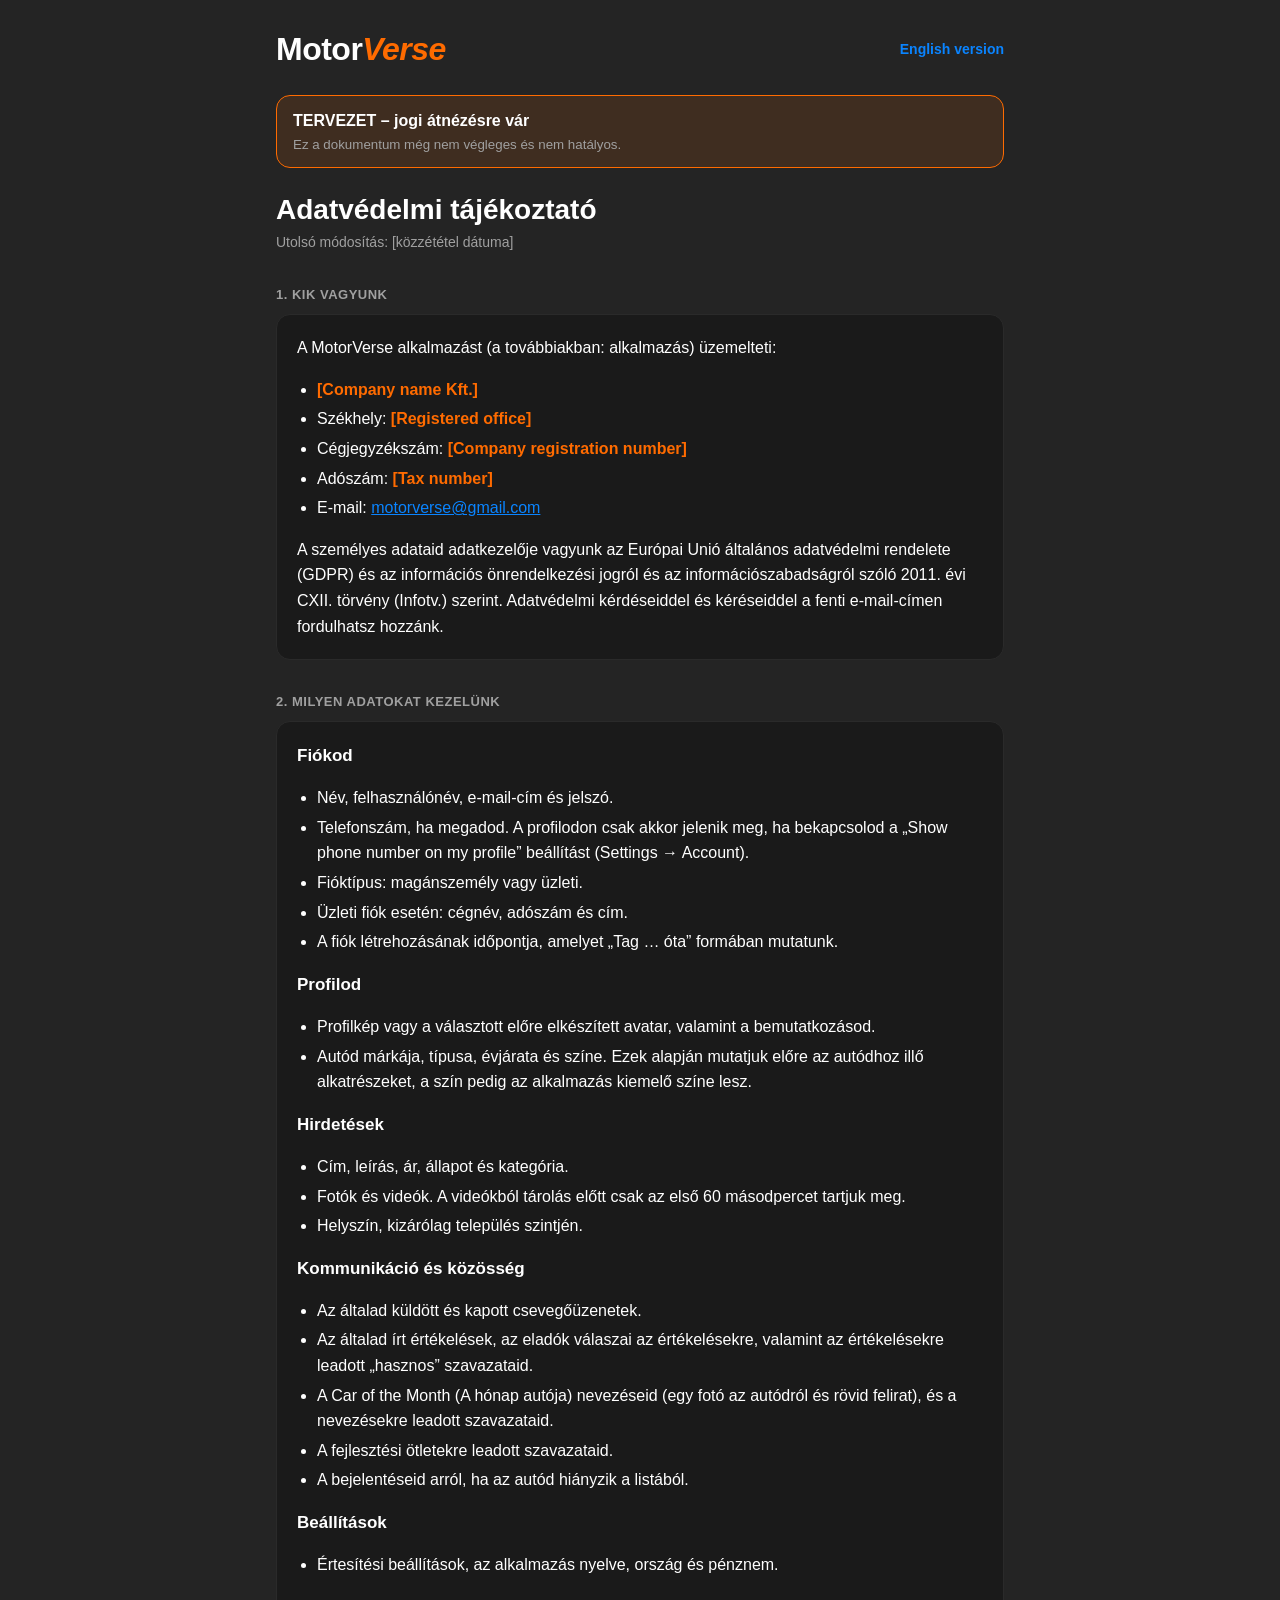
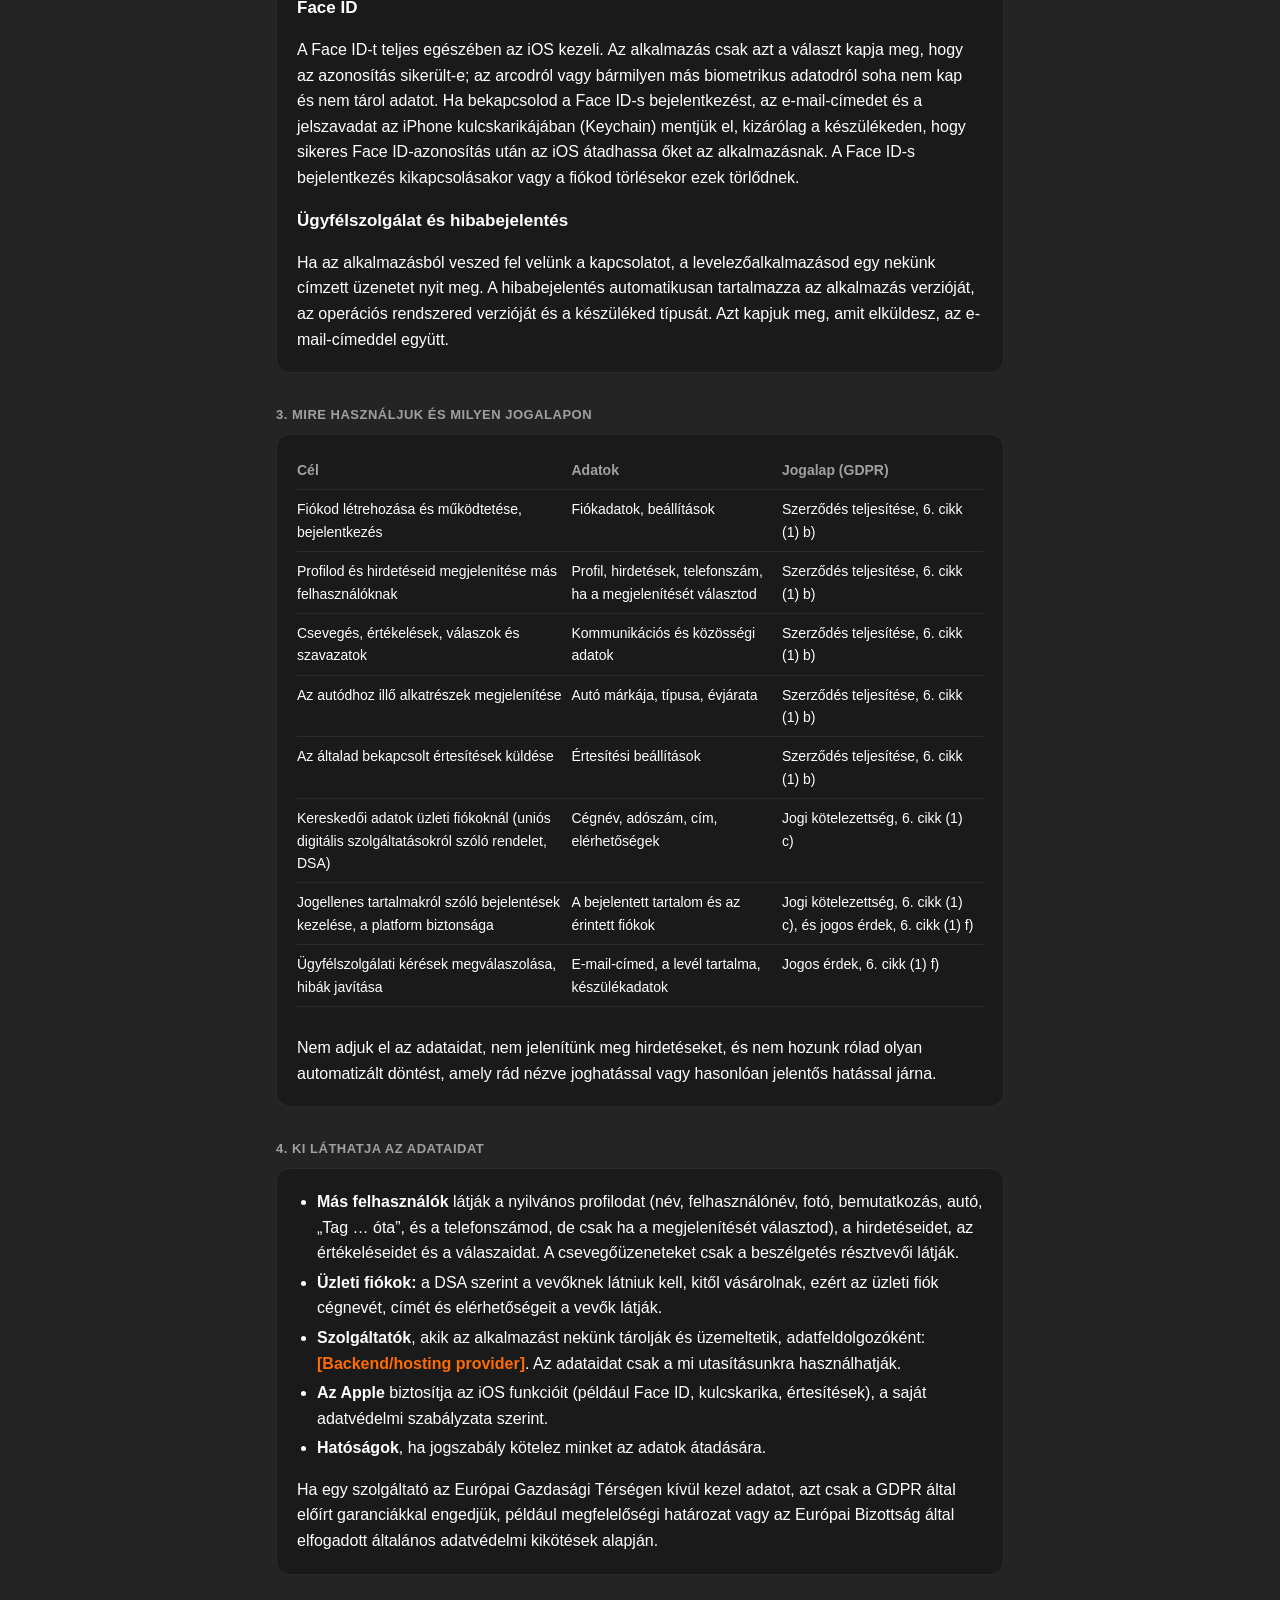
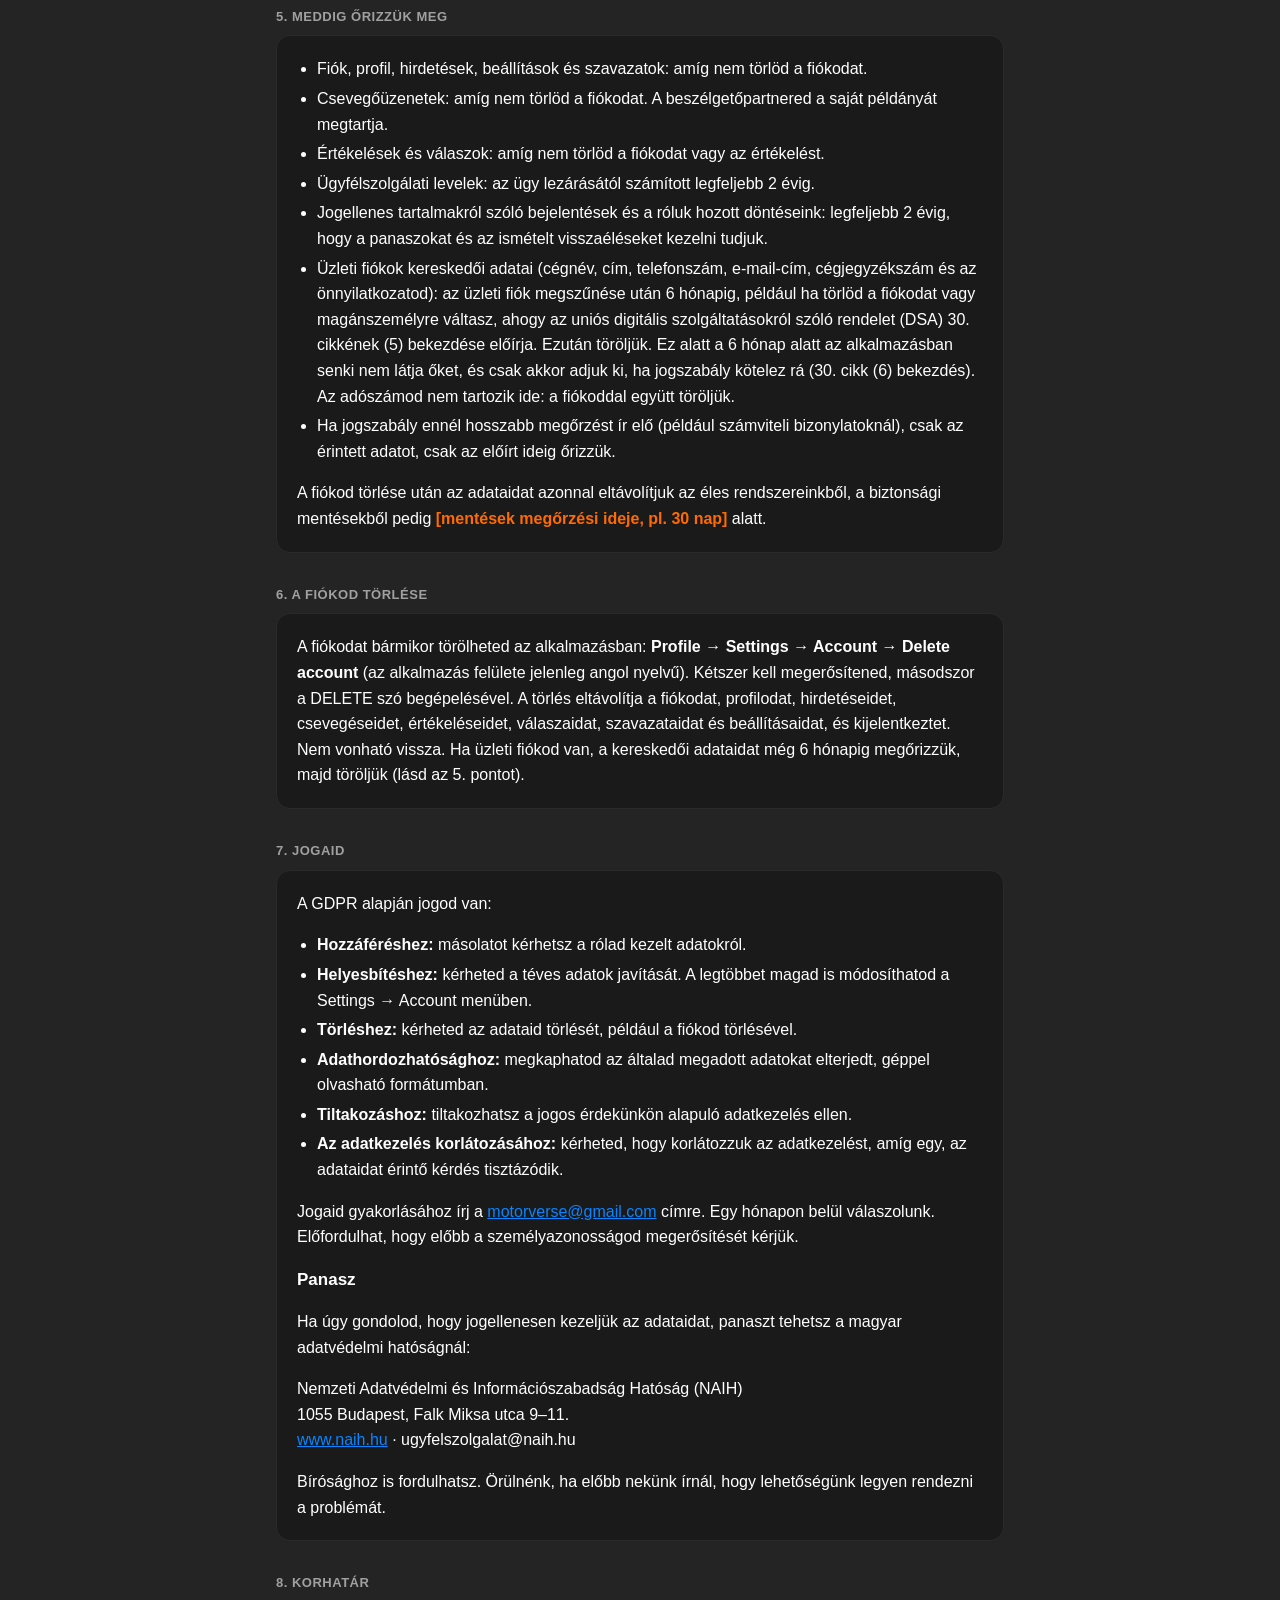
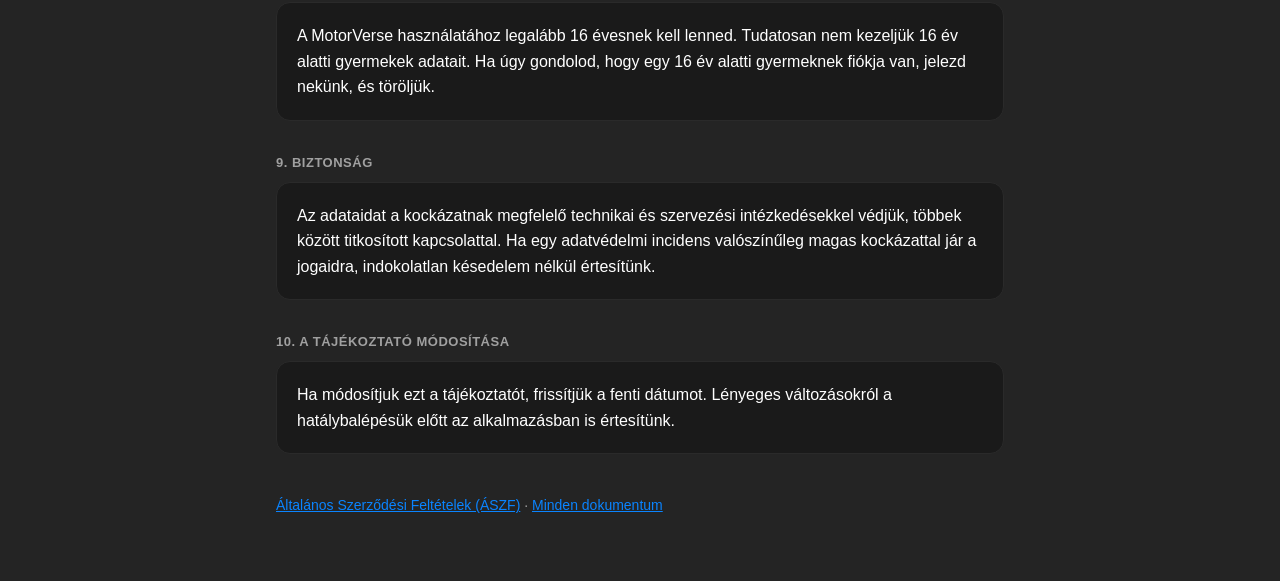
==== privacy-hu.html @ 3e31ea73 "Add the 6-month trader-information retention (DSA Art. 30(5)) Privacy Policy (HU/EN), section 5: Bus" ====
<!doctype html>
<html lang="hu">
<head>
  <meta charset="utf-8">
  <meta name="viewport" content="width=device-width, initial-scale=1">
  <meta name="robots" content="noindex">
  <title>MotorVerse – Adatvédelmi tájékoztató</title>
  <link rel="stylesheet" href="style.css">
</head>
<body>
<main>
  <header>
    <a class="wordmark" href="./?lang=hu">Motor<span>Verse</span></a>
    <a class="lang" href="privacy-en.html" hreflang="en">English version</a>
  </header>

  <div class="draft">TERVEZET – jogi átnézésre vár<small>Ez a dokumentum még nem végleges és nem hatályos.</small></div>

  <h1>Adatvédelmi tájékoztató</h1>
  <p class="updated">Utolsó módosítás: [közzététel dátuma]</p>

  <h2>1. Kik vagyunk</h2>
  <section>
    <p>A MotorVerse alkalmazást (a továbbiakban: alkalmazás) üzemelteti:</p>
    <ul>
      <li><span class="placeholder">[Company name Kft.]</span></li>
      <li>Székhely: <span class="placeholder">[Registered office]</span></li>
      <li>Cégjegyzékszám: <span class="placeholder">[Company registration number]</span></li>
      <li>Adószám: <span class="placeholder">[Tax number]</span></li>
      <li>E-mail: <a href="mailto:motorverse@gmail.com">motorverse@gmail.com</a></li>
    </ul>
    <p>A személyes adataid adatkezelője vagyunk az Európai Unió általános adatvédelmi rendelete (GDPR) és az információs önrendelkezési jogról és az információszabadságról szóló 2011. évi CXII. törvény (Infotv.) szerint. Adatvédelmi kérdéseiddel és kéréseiddel a fenti e-mail-címen fordulhatsz hozzánk.</p>
  </section>

  <h2>2. Milyen adatokat kezelünk</h2>
  <section>
    <h3>Fiókod</h3>
    <ul>
      <li>Név, felhasználónév, e-mail-cím és jelszó.</li>
      <li>Telefonszám, ha megadod. A profilodon csak akkor jelenik meg, ha bekapcsolod a „Show phone number on my profile” beállítást (Settings → Account).</li>
      <li>Fióktípus: magánszemély vagy üzleti.</li>
      <li>Üzleti fiók esetén: cégnév, adószám és cím.</li>
      <li>A fiók létrehozásának időpontja, amelyet „Tag … óta” formában mutatunk.</li>
    </ul>

    <h3>Profilod</h3>
    <ul>
      <li>Profilkép vagy a választott előre elkészített avatar, valamint a bemutatkozásod.</li>
      <li>Autód márkája, típusa, évjárata és színe. Ezek alapján mutatjuk előre az autódhoz illő alkatrészeket, a szín pedig az alkalmazás kiemelő színe lesz.</li>
    </ul>

    <h3>Hirdetések</h3>
    <ul>
      <li>Cím, leírás, ár, állapot és kategória.</li>
      <li>Fotók és videók. A videókból tárolás előtt csak az első 60 másodpercet tartjuk meg.</li>
      <li>Helyszín, kizárólag település szintjén.</li>
    </ul>

    <h3>Kommunikáció és közösség</h3>
    <ul>
      <li>Az általad küldött és kapott csevegőüzenetek.</li>
      <li>Az általad írt értékelések, az eladók válaszai az értékelésekre, valamint az értékelésekre leadott „hasznos” szavazataid.</li>
      <li>A Car of the Month (A hónap autója) nevezéseid (egy fotó az autódról és rövid felirat), és a nevezésekre leadott szavazataid.</li>
      <li>A fejlesztési ötletekre leadott szavazataid.</li>
      <li>A bejelentéseid arról, ha az autód hiányzik a listából.</li>
    </ul>

    <h3>Beállítások</h3>
    <ul>
      <li>Értesítési beállítások, az alkalmazás nyelve, ország és pénznem.</li>
    </ul>

    <h3>Face ID</h3>
    <p>A Face ID-t teljes egészében az iOS kezeli. Az alkalmazás csak azt a választ kapja meg, hogy az azonosítás sikerült-e; az arcodról vagy bármilyen más biometrikus adatodról soha nem kap és nem tárol adatot. Ha bekapcsolod a Face ID-s bejelentkezést, az e-mail-címedet és a jelszavadat az iPhone kulcskarikájában (Keychain) mentjük el, kizárólag a készülékeden, hogy sikeres Face ID-azonosítás után az iOS átadhassa őket az alkalmazásnak. A Face ID-s bejelentkezés kikapcsolásakor vagy a fiókod törlésekor ezek törlődnek.</p>

    <h3>Ügyfélszolgálat és hibabejelentés</h3>
    <p>Ha az alkalmazásból veszed fel velünk a kapcsolatot, a levelezőalkalmazásod egy nekünk címzett üzenetet nyit meg. A hibabejelentés automatikusan tartalmazza az alkalmazás verzióját, az operációs rendszered verzióját és a készüléked típusát. Azt kapjuk meg, amit elküldesz, az e-mail-címeddel együtt.</p>
  </section>

  <h2>3. Mire használjuk és milyen jogalapon</h2>
  <section>
    <div class="table-wrap">
      <table>
        <thead><tr><th>Cél</th><th>Adatok</th><th>Jogalap (GDPR)</th></tr></thead>
        <tbody>
          <tr><td>Fiókod létrehozása és működtetése, bejelentkezés</td><td>Fiókadatok, beállítások</td><td>Szerződés teljesítése, 6. cikk (1) b)</td></tr>
          <tr><td>Profilod és hirdetéseid megjelenítése más felhasználóknak</td><td>Profil, hirdetések, telefonszám, ha a megjelenítését választod</td><td>Szerződés teljesítése, 6. cikk (1) b)</td></tr>
          <tr><td>Csevegés, értékelések, válaszok és szavazatok</td><td>Kommunikációs és közösségi adatok</td><td>Szerződés teljesítése, 6. cikk (1) b)</td></tr>
          <tr><td>Az autódhoz illő alkatrészek megjelenítése</td><td>Autó márkája, típusa, évjárata</td><td>Szerződés teljesítése, 6. cikk (1) b)</td></tr>
          <tr><td>Az általad bekapcsolt értesítések küldése</td><td>Értesítési beállítások</td><td>Szerződés teljesítése, 6. cikk (1) b)</td></tr>
          <tr><td>Kereskedői adatok üzleti fiókoknál (uniós digitális szolgáltatásokról szóló rendelet, DSA)</td><td>Cégnév, adószám, cím, elérhetőségek</td><td>Jogi kötelezettség, 6. cikk (1) c)</td></tr>
          <tr><td>Jogellenes tartalmakról szóló bejelentések kezelése, a platform biztonsága</td><td>A bejelentett tartalom és az érintett fiókok</td><td>Jogi kötelezettség, 6. cikk (1) c), és jogos érdek, 6. cikk (1) f)</td></tr>
          <tr><td>Ügyfélszolgálati kérések megválaszolása, hibák javítása</td><td>E-mail-címed, a levél tartalma, készülékadatok</td><td>Jogos érdek, 6. cikk (1) f)</td></tr>
        </tbody>
      </table>
    </div>
    <p>Nem adjuk el az adataidat, nem jelenítünk meg hirdetéseket, és nem hozunk rólad olyan automatizált döntést, amely rád nézve joghatással vagy hasonlóan jelentős hatással járna.</p>
  </section>

  <h2>4. Ki láthatja az adataidat</h2>
  <section>
    <ul>
      <li><strong>Más felhasználók</strong> látják a nyilvános profilodat (név, felhasználónév, fotó, bemutatkozás, autó, „Tag … óta”, és a telefonszámod, de csak ha a megjelenítését választod), a hirdetéseidet, az értékeléseidet és a válaszaidat. A csevegőüzeneteket csak a beszélgetés résztvevői látják.</li>
      <li><strong>Üzleti fiókok:</strong> a DSA szerint a vevőknek látniuk kell, kitől vásárolnak, ezért az üzleti fiók cégnevét, címét és elérhetőségeit a vevők látják.</li>
      <li><strong>Szolgáltatók</strong>, akik az alkalmazást nekünk tárolják és üzemeltetik, adatfeldolgozóként: <span class="placeholder">[Backend/hosting provider]</span>. Az adataidat csak a mi utasításunkra használhatják.</li>
      <li><strong>Az Apple</strong> biztosítja az iOS funkcióit (például Face ID, kulcskarika, értesítések), a saját adatvédelmi szabályzata szerint.</li>
      <li><strong>Hatóságok</strong>, ha jogszabály kötelez minket az adatok átadására.</li>
    </ul>
    <p>Ha egy szolgáltató az Európai Gazdasági Térségen kívül kezel adatot, azt csak a GDPR által előírt garanciákkal engedjük, például megfelelőségi határozat vagy az Európai Bizottság által elfogadott általános adatvédelmi kikötések alapján.</p>
  </section>

  <h2>5. Meddig őrizzük meg</h2>
  <section>
    <ul>
      <li>Fiók, profil, hirdetések, beállítások és szavazatok: amíg nem törlöd a fiókodat.</li>
      <li>Csevegőüzenetek: amíg nem törlöd a fiókodat. A beszélgetőpartnered a saját példányát megtartja.</li>
      <li>Értékelések és válaszok: amíg nem törlöd a fiókodat vagy az értékelést.</li>
      <li>Ügyfélszolgálati levelek: az ügy lezárásától számított legfeljebb 2 évig.</li>
      <li>Jogellenes tartalmakról szóló bejelentések és a róluk hozott döntéseink: legfeljebb 2 évig, hogy a panaszokat és az ismételt visszaéléseket kezelni tudjuk.</li>
      <li>Üzleti fiókok kereskedői adatai (cégnév, cím, telefonszám, e-mail-cím, cégjegyzékszám és az önnyilatkozatod): az üzleti fiók megszűnése után 6 hónapig, például ha törlöd a fiókodat vagy magánszemélyre váltasz, ahogy az uniós digitális szolgáltatásokról szóló rendelet (DSA) 30. cikkének (5) bekezdése előírja. Ezután töröljük. Ez alatt a 6 hónap alatt az alkalmazásban senki nem látja őket, és csak akkor adjuk ki, ha jogszabály kötelez rá (30. cikk (6) bekezdés). Az adószámod nem tartozik ide: a fiókoddal együtt töröljük.</li>
      <li>Ha jogszabály ennél hosszabb megőrzést ír elő (például számviteli bizonylatoknál), csak az érintett adatot, csak az előírt ideig őrizzük.</li>
    </ul>
    <p>A fiókod törlése után az adataidat azonnal eltávolítjuk az éles rendszereinkből, a biztonsági mentésekből pedig <span class="placeholder">[mentések megőrzési ideje, pl. 30 nap]</span> alatt.</p>
  </section>

  <h2>6. A fiókod törlése</h2>
  <section>
    <p>A fiókodat bármikor törölheted az alkalmazásban: <strong>Profile → Settings → Account → Delete account</strong> (az alkalmazás felülete jelenleg angol nyelvű). Kétszer kell megerősítened, másodszor a DELETE szó begépelésével. A törlés eltávolítja a fiókodat, profilodat, hirdetéseidet, csevegéseidet, értékeléseidet, válaszaidat, szavazataidat és beállításaidat, és kijelentkeztet. Nem vonható vissza. Ha üzleti fiókod van, a kereskedői adataidat még 6 hónapig megőrizzük, majd töröljük (lásd az 5. pontot).</p>
  </section>

  <h2>7. Jogaid</h2>
  <section>
    <p>A GDPR alapján jogod van:</p>
    <ul>
      <li><strong>Hozzáféréshez:</strong> másolatot kérhetsz a rólad kezelt adatokról.</li>
      <li><strong>Helyesbítéshez:</strong> kérheted a téves adatok javítását. A legtöbbet magad is módosíthatod a Settings → Account menüben.</li>
      <li><strong>Törléshez:</strong> kérheted az adataid törlését, például a fiókod törlésével.</li>
      <li><strong>Adathordozhatósághoz:</strong> megkaphatod az általad megadott adatokat elterjedt, géppel olvasható formátumban.</li>
      <li><strong>Tiltakozáshoz:</strong> tiltakozhatsz a jogos érdekünkön alapuló adatkezelés ellen.</li>
      <li><strong>Az adatkezelés korlátozásához:</strong> kérheted, hogy korlátozzuk az adatkezelést, amíg egy, az adataidat érintő kérdés tisztázódik.</li>
    </ul>
    <p>Jogaid gyakorlásához írj a <a href="mailto:motorverse@gmail.com">motorverse@gmail.com</a> címre. Egy hónapon belül válaszolunk. Előfordulhat, hogy előbb a személyazonosságod megerősítését kérjük.</p>
    <h3>Panasz</h3>
    <p>Ha úgy gondolod, hogy jogellenesen kezeljük az adataidat, panaszt tehetsz a magyar adatvédelmi hatóságnál:</p>
    <p>Nemzeti Adatvédelmi és Információszabadság Hatóság (NAIH)<br>1055 Budapest, Falk Miksa utca 9–11.<br><a href="https://www.naih.hu">www.naih.hu</a> · ugyfelszolgalat@naih.hu</p>
    <p>Bírósághoz is fordulhatsz. Örülnénk, ha előbb nekünk írnál, hogy lehetőségünk legyen rendezni a problémát.</p>
  </section>

  <h2>8. Korhatár</h2>
  <section>
    <p>A MotorVerse használatához legalább 16 évesnek kell lenned. Tudatosan nem kezeljük 16 év alatti gyermekek adatait. Ha úgy gondolod, hogy egy 16 év alatti gyermeknek fiókja van, jelezd nekünk, és töröljük.</p>
  </section>

  <h2>9. Biztonság</h2>
  <section>
    <p>Az adataidat a kockázatnak megfelelő technikai és szervezési intézkedésekkel védjük, többek között titkosított kapcsolattal. Ha egy adatvédelmi incidens valószínűleg magas kockázattal jár a jogaidra, indokolatlan késedelem nélkül értesítünk.</p>
  </section>

  <h2>10. A tájékoztató módosítása</h2>
  <section>
    <p>Ha módosítjuk ezt a tájékoztatót, frissítjük a fenti dátumot. Lényeges változásokról a hatálybalépésük előtt az alkalmazásban is értesítünk.</p>
  </section>

  <footer>
    <a href="terms-hu.html">Általános Szerződési Feltételek (ÁSZF)</a> · <a href="./?lang=hu">Minden dokumentum</a>
  </footer>
</main>
</body>
</html>
---- style.css ----
/* MotorVerse legal pages: the app's dark theme (see the app's constants/theme.ts). */
:root {
  --bg: #242424;
  --card: #1a1a1a;
  --border: #2a2a2a;
  --text: #ffffff;
  --text-secondary: #a0a0a0;
  --primary: #0a84ff;
  --accent: #ff6b00;
  --draft-bg: rgba(255, 107, 0, 0.12);
}

* {
  box-sizing: border-box;
}

html {
  -webkit-text-size-adjust: 100%;
}

body {
  margin: 0;
  background: var(--bg);
  color: var(--text);
  font-family: -apple-system, BlinkMacSystemFont, "SF Pro Text", "Segoe UI", Roboto, Helvetica, Arial, sans-serif;
  font-size: 16px;
  line-height: 1.6;
}

main {
  max-width: 760px;
  margin: 0 auto;
  padding: 24px 16px 64px;
}

/* Wordmark: "Motor" in white, "Verse" in the accent, heavy and slightly italic like the app header. */
.wordmark {
  display: inline-block;
  font-size: 32px;
  font-weight: 800;
  letter-spacing: -0.5px;
  text-decoration: none;
  color: var(--text);
}

.wordmark span {
  color: var(--accent);
  font-style: italic;
}

header {
  display: flex;
  align-items: center;
  justify-content: space-between;
  gap: 16px;
  flex-wrap: wrap;
  margin-bottom: 20px;
}

.lang {
  font-size: 14px;
  font-weight: 600;
  color: var(--primary);
  text-decoration: none;
}

.draft {
  border: 1px solid var(--accent);
  background: var(--draft-bg);
  color: var(--text);
  border-radius: 14px;
  padding: 12px 16px;
  margin-bottom: 24px;
  font-weight: 700;
}

.draft small {
  display: block;
  font-weight: 400;
  color: var(--text-secondary);
}

h1 {
  font-size: 28px;
  line-height: 1.25;
  margin: 0 0 4px;
}

.updated {
  color: var(--text-secondary);
  font-size: 14px;
  margin: 0 0 24px;
}

h2 {
  font-size: 13px;
  font-weight: 700;
  letter-spacing: 0.5px;
  text-transform: uppercase;
  color: var(--text-secondary);
  margin: 32px 0 8px;
}

section {
  background: var(--card);
  border: 1px solid var(--border);
  border-radius: 14px;
  padding: 4px 20px;
}

h3 {
  font-size: 17px;
  margin: 16px 0 4px;
}

a {
  color: var(--primary);
}

ul {
  padding-left: 20px;
}

li {
  margin: 4px 0;
}

table {
  width: 100%;
  border-collapse: collapse;
  font-size: 14px;
  margin: 12px 0;
}

th,
td {
  text-align: left;
  vertical-align: top;
  padding: 8px 8px 8px 0;
  border-bottom: 1px solid var(--border);
}

th {
  color: var(--text-secondary);
  font-weight: 600;
}

/* Tables scroll sideways on phones instead of widening the page. */
.table-wrap {
  overflow-x: auto;
}

.placeholder {
  color: var(--accent);
  font-weight: 600;
}

footer {
  margin-top: 40px;
  color: var(--text-secondary);
  font-size: 14px;
}

/* Index page */
.switch {
  display: inline-flex;
  background: var(--card);
  border: 1px solid var(--border);
  border-radius: 12px;
  padding: 3px;
  gap: 3px;
}

.switch button {
  border: 0;
  border-radius: 9px;
  padding: 8px 18px;
  font: inherit;
  font-size: 14px;
  font-weight: 700;
  color: var(--text-secondary);
  background: transparent;
  cursor: pointer;
}

.switch button[aria-pressed="true"] {
  background: var(--accent);
  color: #000000;
}

.cards {
  display: grid;
  gap: 12px;
  margin-top: 16px;
}

.card {
  display: block;
  background: var(--card);
  border: 1px solid var(--border);
  border-radius: 14px;
  padding: 16px 20px;
  color: var(--text);
  text-decoration: none;
}

.card:hover,
.card:focus-visible {
  border-color: var(--primary);
}

.card strong {
  display: block;
  font-size: 17px;
}

.card span {
  color: var(--text-secondary);
  font-size: 14px;
}

[hidden] {
  display: none !important;
}
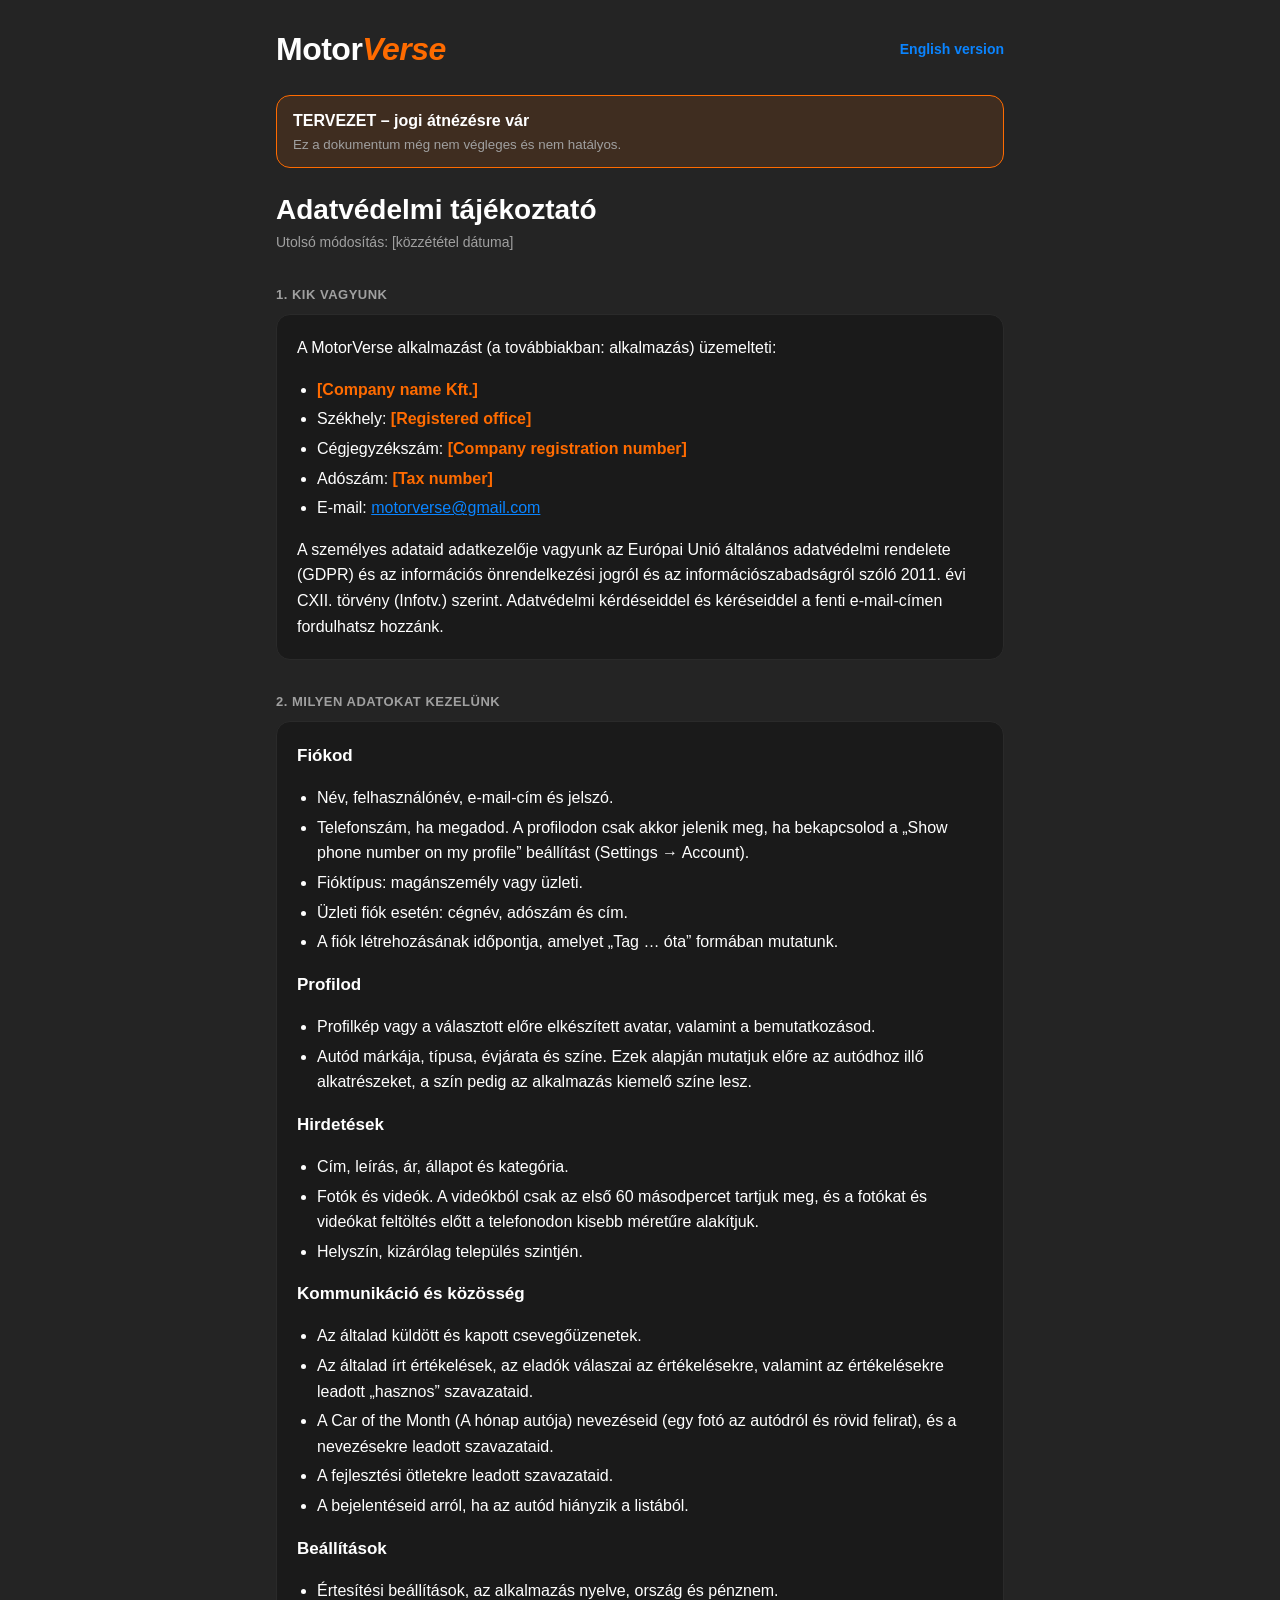
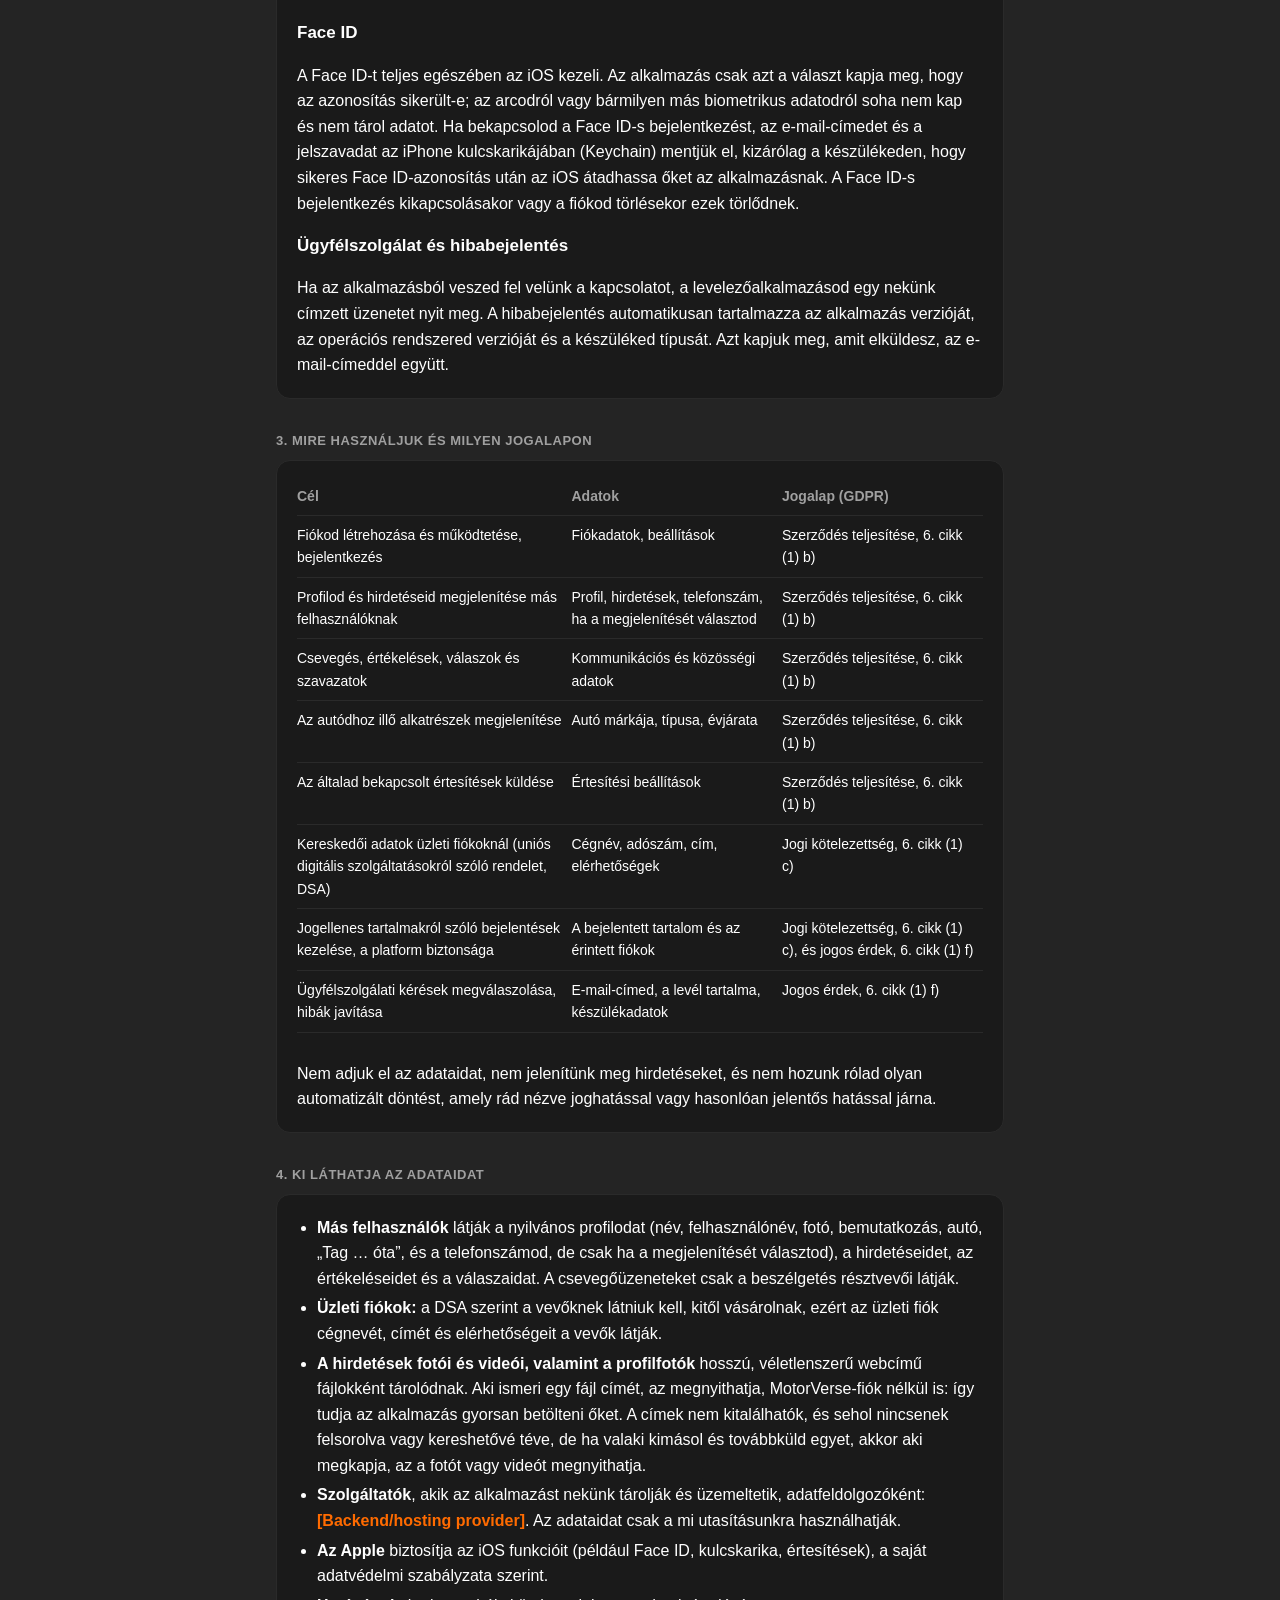
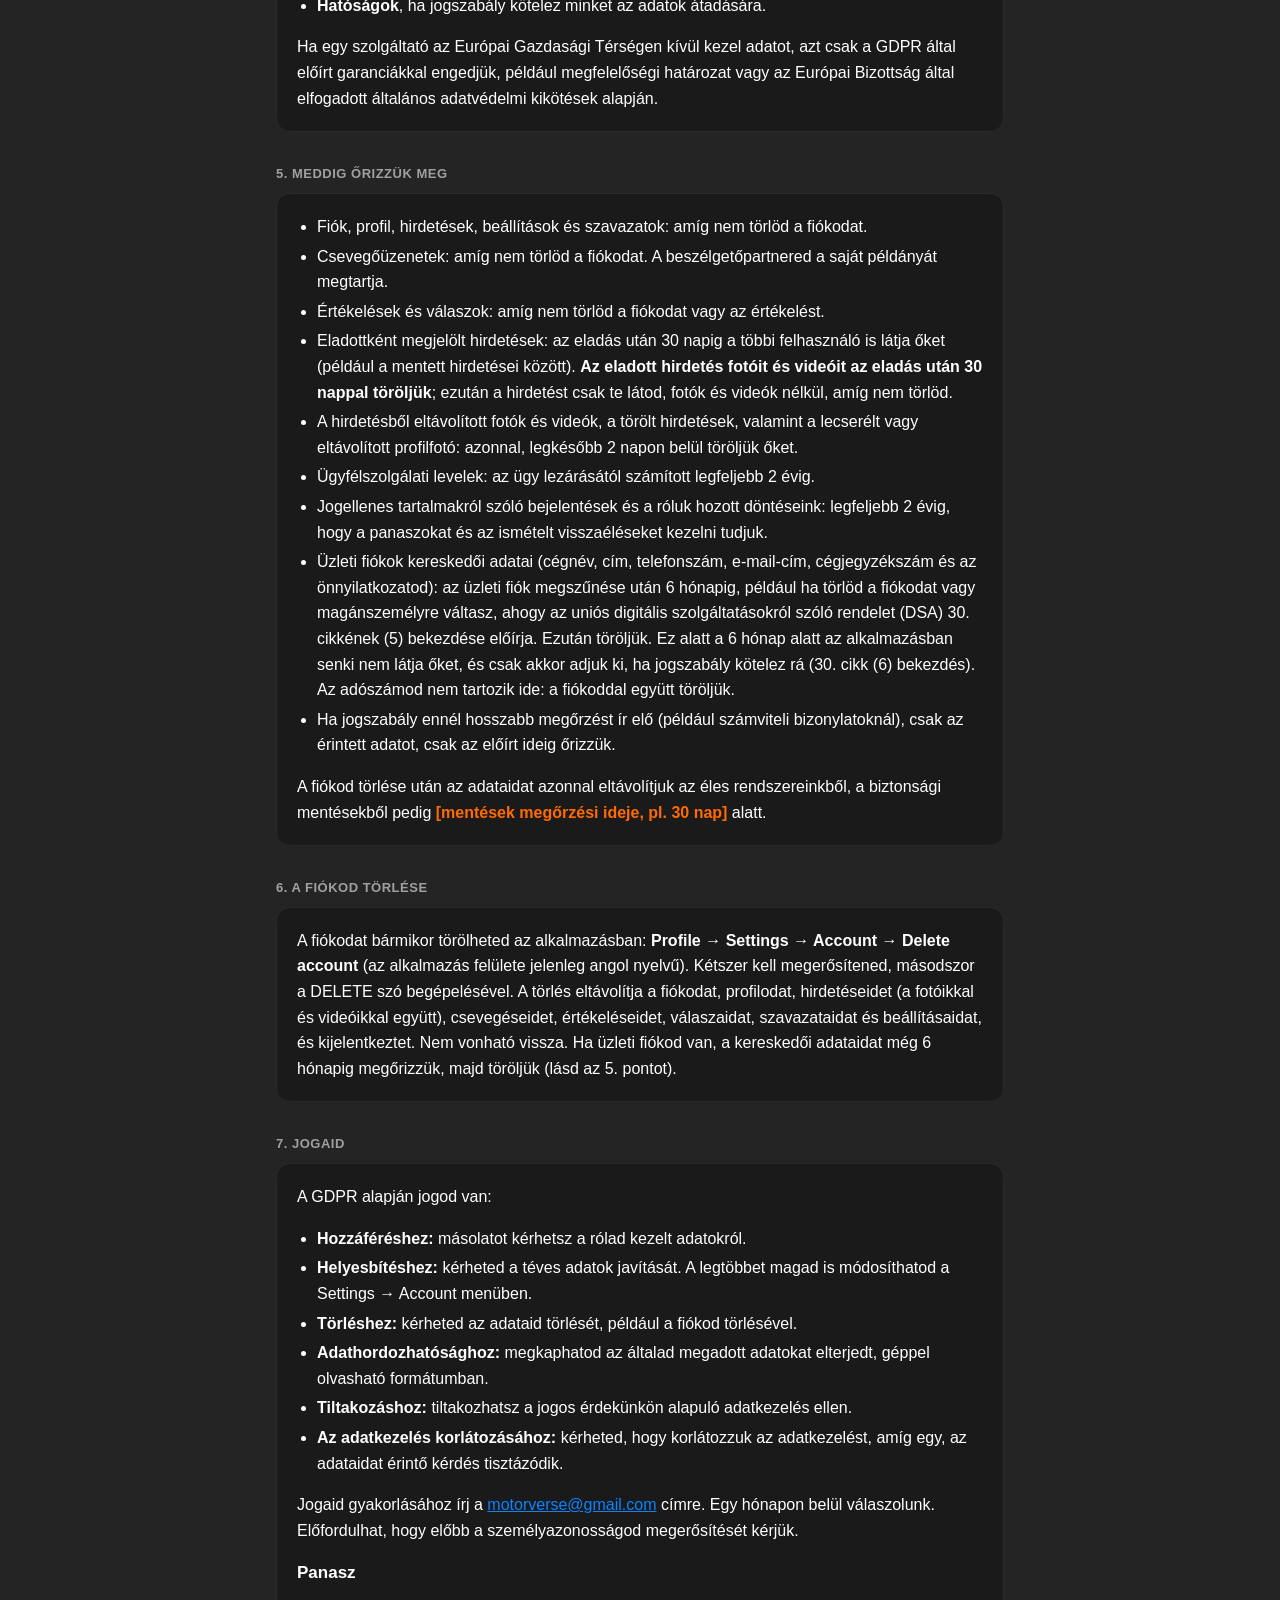
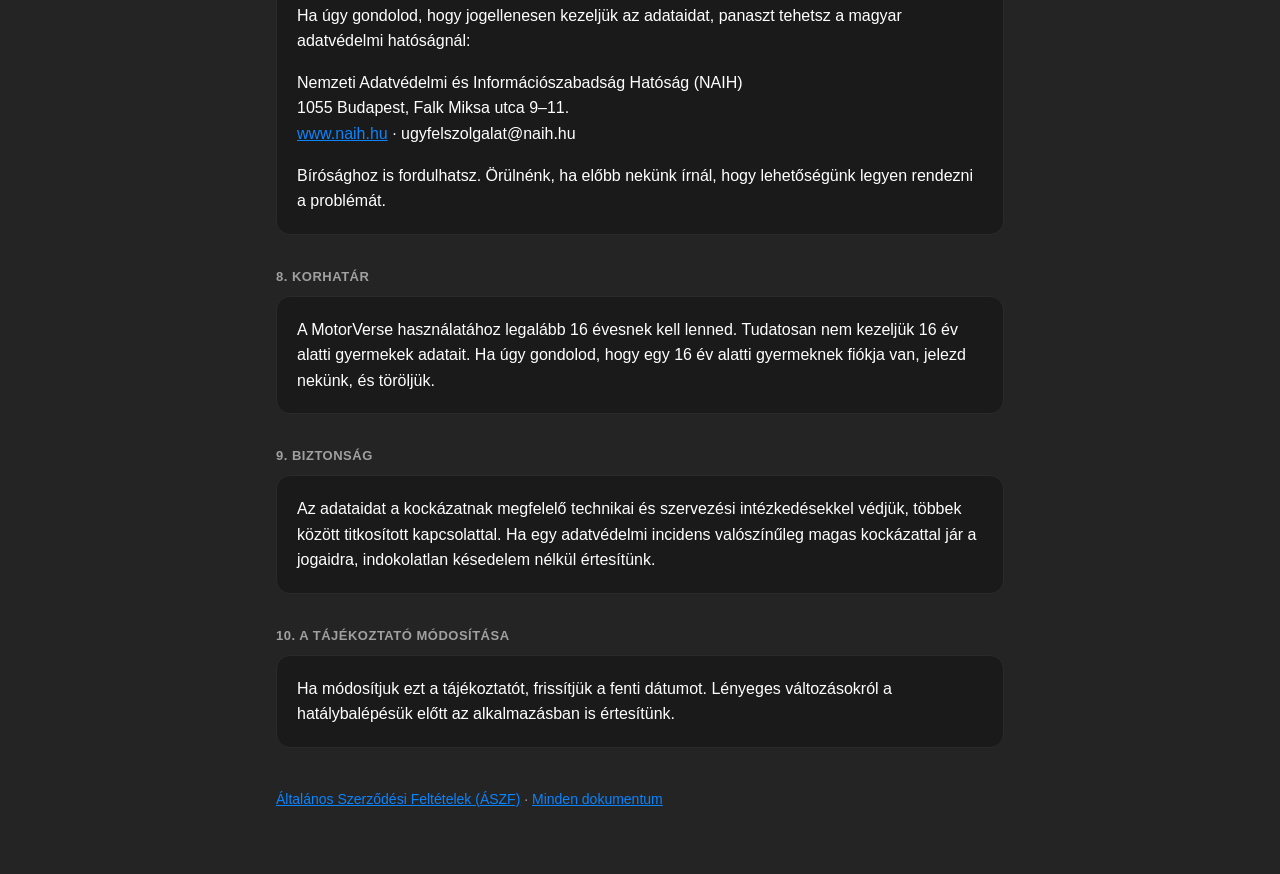
==== commit 110fddc8: "Privacy policy: public links to listing media, 30-day deletion after a sale - Section 4 (HU + EN): p" ====
--- a/privacy-hu.html
+++ b/privacy-hu.html
@@ -52,7 +52,7 @@
     <h3>Hirdetések</h3>
     <ul>
       <li>Cím, leírás, ár, állapot és kategória.</li>
-      <li>Fotók és videók. A videókból tárolás előtt csak az első 60 másodpercet tartjuk meg.</li>
+      <li>Fotók és videók. A videókból csak az első 60 másodpercet tartjuk meg, és a fotókat és videókat feltöltés előtt a telefonodon kisebb méretűre alakítjuk.</li>
       <li>Helyszín, kizárólag település szintjén.</li>
     </ul>
 
@@ -102,6 +102,7 @@
     <ul>
       <li><strong>Más felhasználók</strong> látják a nyilvános profilodat (név, felhasználónév, fotó, bemutatkozás, autó, „Tag … óta”, és a telefonszámod, de csak ha a megjelenítését választod), a hirdetéseidet, az értékeléseidet és a válaszaidat. A csevegőüzeneteket csak a beszélgetés résztvevői látják.</li>
       <li><strong>Üzleti fiókok:</strong> a DSA szerint a vevőknek látniuk kell, kitől vásárolnak, ezért az üzleti fiók cégnevét, címét és elérhetőségeit a vevők látják.</li>
+      <li><strong>A hirdetések fotói és videói, valamint a profilfotók</strong> hosszú, véletlenszerű webcímű fájlokként tárolódnak. Aki ismeri egy fájl címét, az megnyithatja, MotorVerse-fiók nélkül is: így tudja az alkalmazás gyorsan betölteni őket. A címek nem kitalálhatók, és sehol nincsenek felsorolva vagy kereshetővé téve, de ha valaki kimásol és továbbküld egyet, akkor aki megkapja, az a fotót vagy videót megnyithatja.</li>
       <li><strong>Szolgáltatók</strong>, akik az alkalmazást nekünk tárolják és üzemeltetik, adatfeldolgozóként: <span class="placeholder">[Backend/hosting provider]</span>. Az adataidat csak a mi utasításunkra használhatják.</li>
       <li><strong>Az Apple</strong> biztosítja az iOS funkcióit (például Face ID, kulcskarika, értesítések), a saját adatvédelmi szabályzata szerint.</li>
       <li><strong>Hatóságok</strong>, ha jogszabály kötelez minket az adatok átadására.</li>
@@ -115,6 +116,8 @@
       <li>Fiók, profil, hirdetések, beállítások és szavazatok: amíg nem törlöd a fiókodat.</li>
       <li>Csevegőüzenetek: amíg nem törlöd a fiókodat. A beszélgetőpartnered a saját példányát megtartja.</li>
       <li>Értékelések és válaszok: amíg nem törlöd a fiókodat vagy az értékelést.</li>
+      <li>Eladottként megjelölt hirdetések: az eladás után 30 napig a többi felhasználó is látja őket (például a mentett hirdetései között). <strong>Az eladott hirdetés fotóit és videóit az eladás után 30 nappal töröljük</strong>; ezután a hirdetést csak te látod, fotók és videók nélkül, amíg nem törlöd.</li>
+      <li>A hirdetésből eltávolított fotók és videók, a törölt hirdetések, valamint a lecserélt vagy eltávolított profilfotó: azonnal, legkésőbb 2 napon belül töröljük őket.</li>
       <li>Ügyfélszolgálati levelek: az ügy lezárásától számított legfeljebb 2 évig.</li>
       <li>Jogellenes tartalmakról szóló bejelentések és a róluk hozott döntéseink: legfeljebb 2 évig, hogy a panaszokat és az ismételt visszaéléseket kezelni tudjuk.</li>
       <li>Üzleti fiókok kereskedői adatai (cégnév, cím, telefonszám, e-mail-cím, cégjegyzékszám és az önnyilatkozatod): az üzleti fiók megszűnése után 6 hónapig, például ha törlöd a fiókodat vagy magánszemélyre váltasz, ahogy az uniós digitális szolgáltatásokról szóló rendelet (DSA) 30. cikkének (5) bekezdése előírja. Ezután töröljük. Ez alatt a 6 hónap alatt az alkalmazásban senki nem látja őket, és csak akkor adjuk ki, ha jogszabály kötelez rá (30. cikk (6) bekezdés). Az adószámod nem tartozik ide: a fiókoddal együtt töröljük.</li>
@@ -125,7 +128,7 @@
 
   <h2>6. A fiókod törlése</h2>
   <section>
-    <p>A fiókodat bármikor törölheted az alkalmazásban: <strong>Profile → Settings → Account → Delete account</strong> (az alkalmazás felülete jelenleg angol nyelvű). Kétszer kell megerősítened, másodszor a DELETE szó begépelésével. A törlés eltávolítja a fiókodat, profilodat, hirdetéseidet, csevegéseidet, értékeléseidet, válaszaidat, szavazataidat és beállításaidat, és kijelentkeztet. Nem vonható vissza. Ha üzleti fiókod van, a kereskedői adataidat még 6 hónapig megőrizzük, majd töröljük (lásd az 5. pontot).</p>
+    <p>A fiókodat bármikor törölheted az alkalmazásban: <strong>Profile → Settings → Account → Delete account</strong> (az alkalmazás felülete jelenleg angol nyelvű). Kétszer kell megerősítened, másodszor a DELETE szó begépelésével. A törlés eltávolítja a fiókodat, profilodat, hirdetéseidet (a fotóikkal és videóikkal együtt), csevegéseidet, értékeléseidet, válaszaidat, szavazataidat és beállításaidat, és kijelentkeztet. Nem vonható vissza. Ha üzleti fiókod van, a kereskedői adataidat még 6 hónapig megőrizzük, majd töröljük (lásd az 5. pontot).</p>
   </section>
 
   <h2>7. Jogaid</h2>
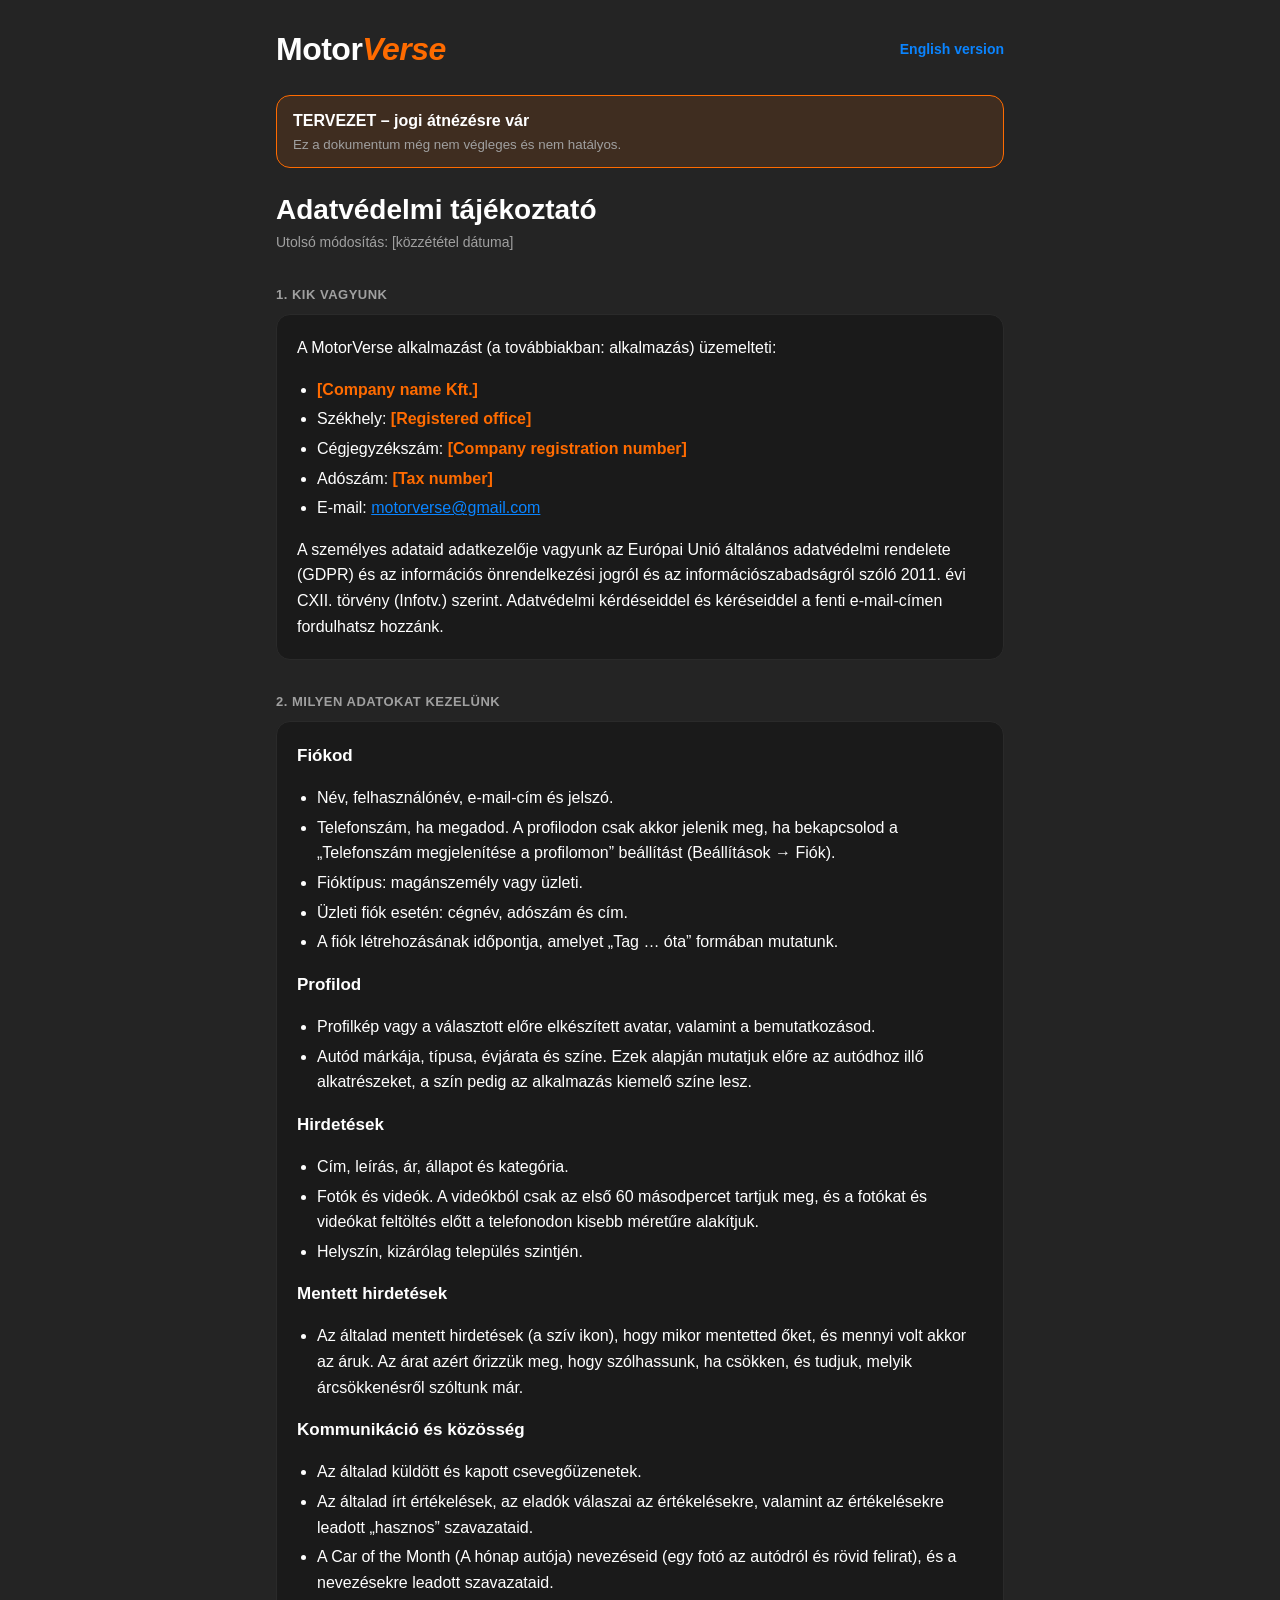
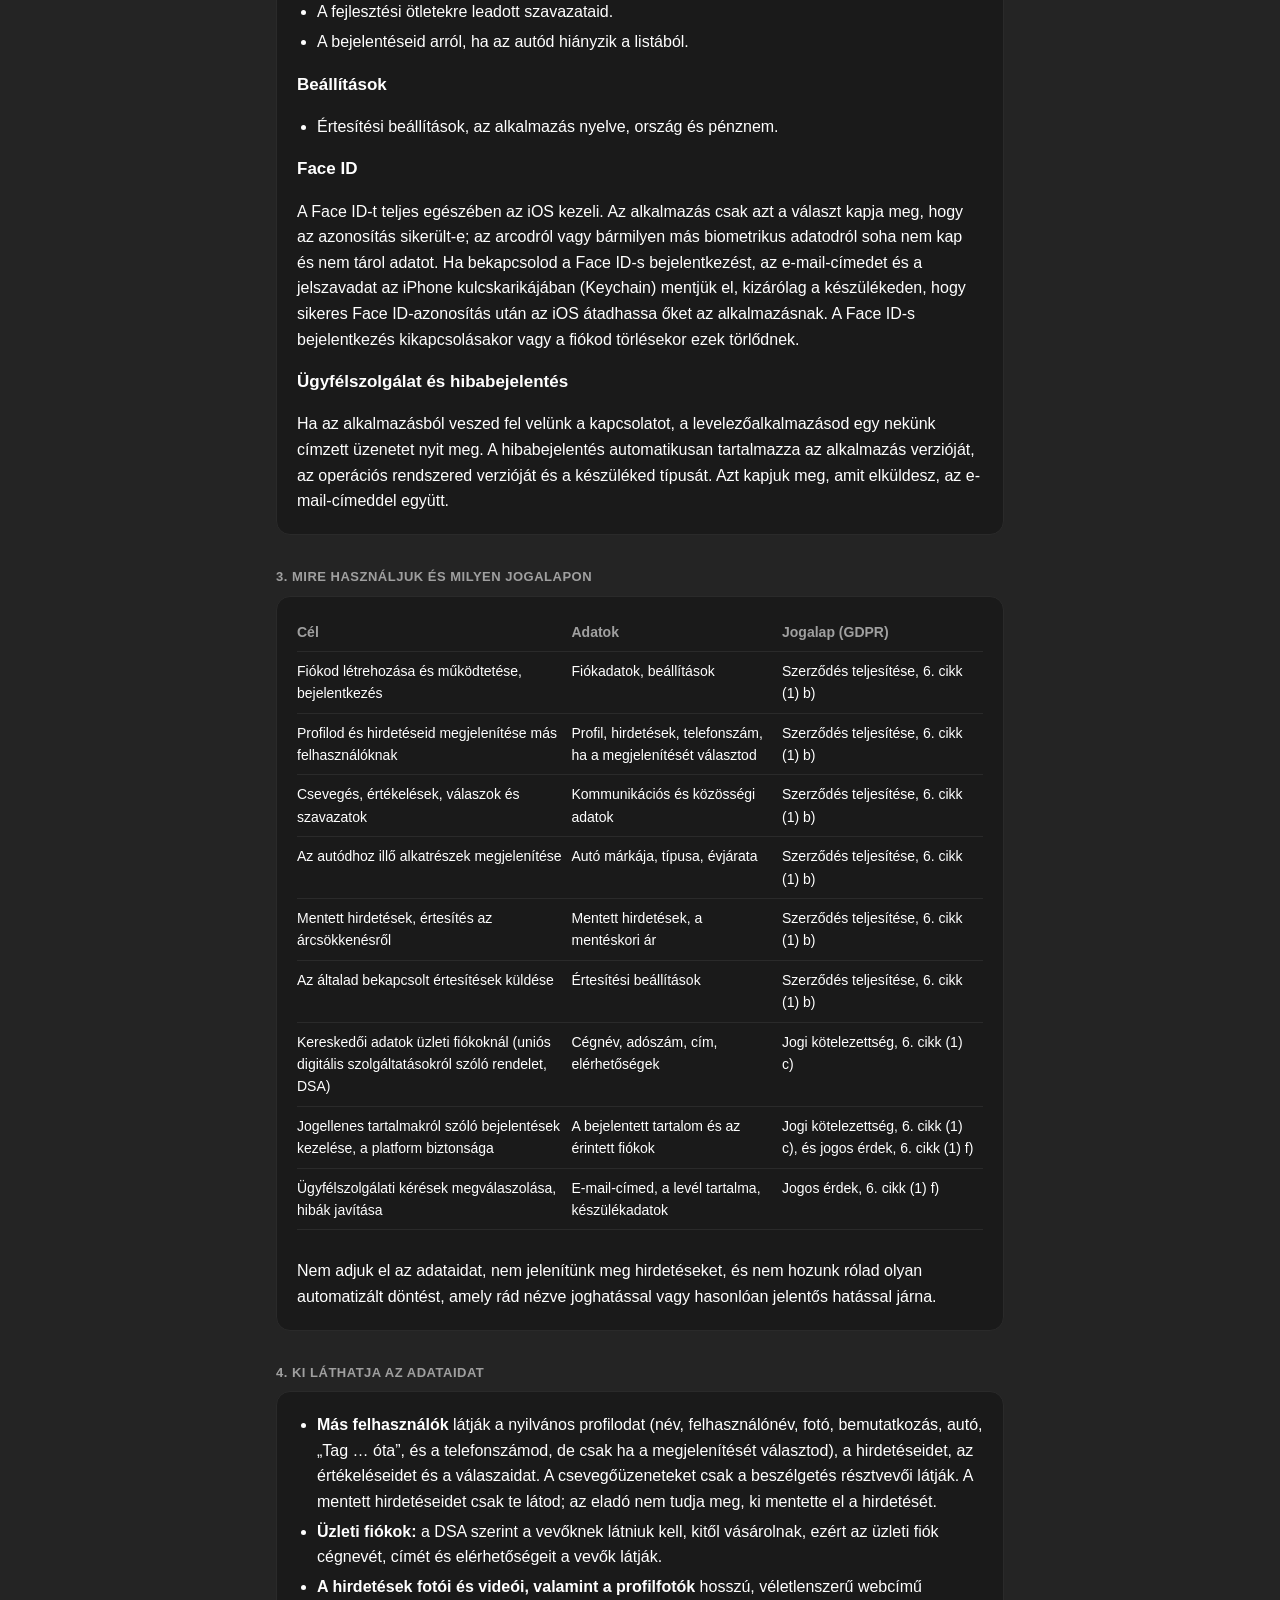
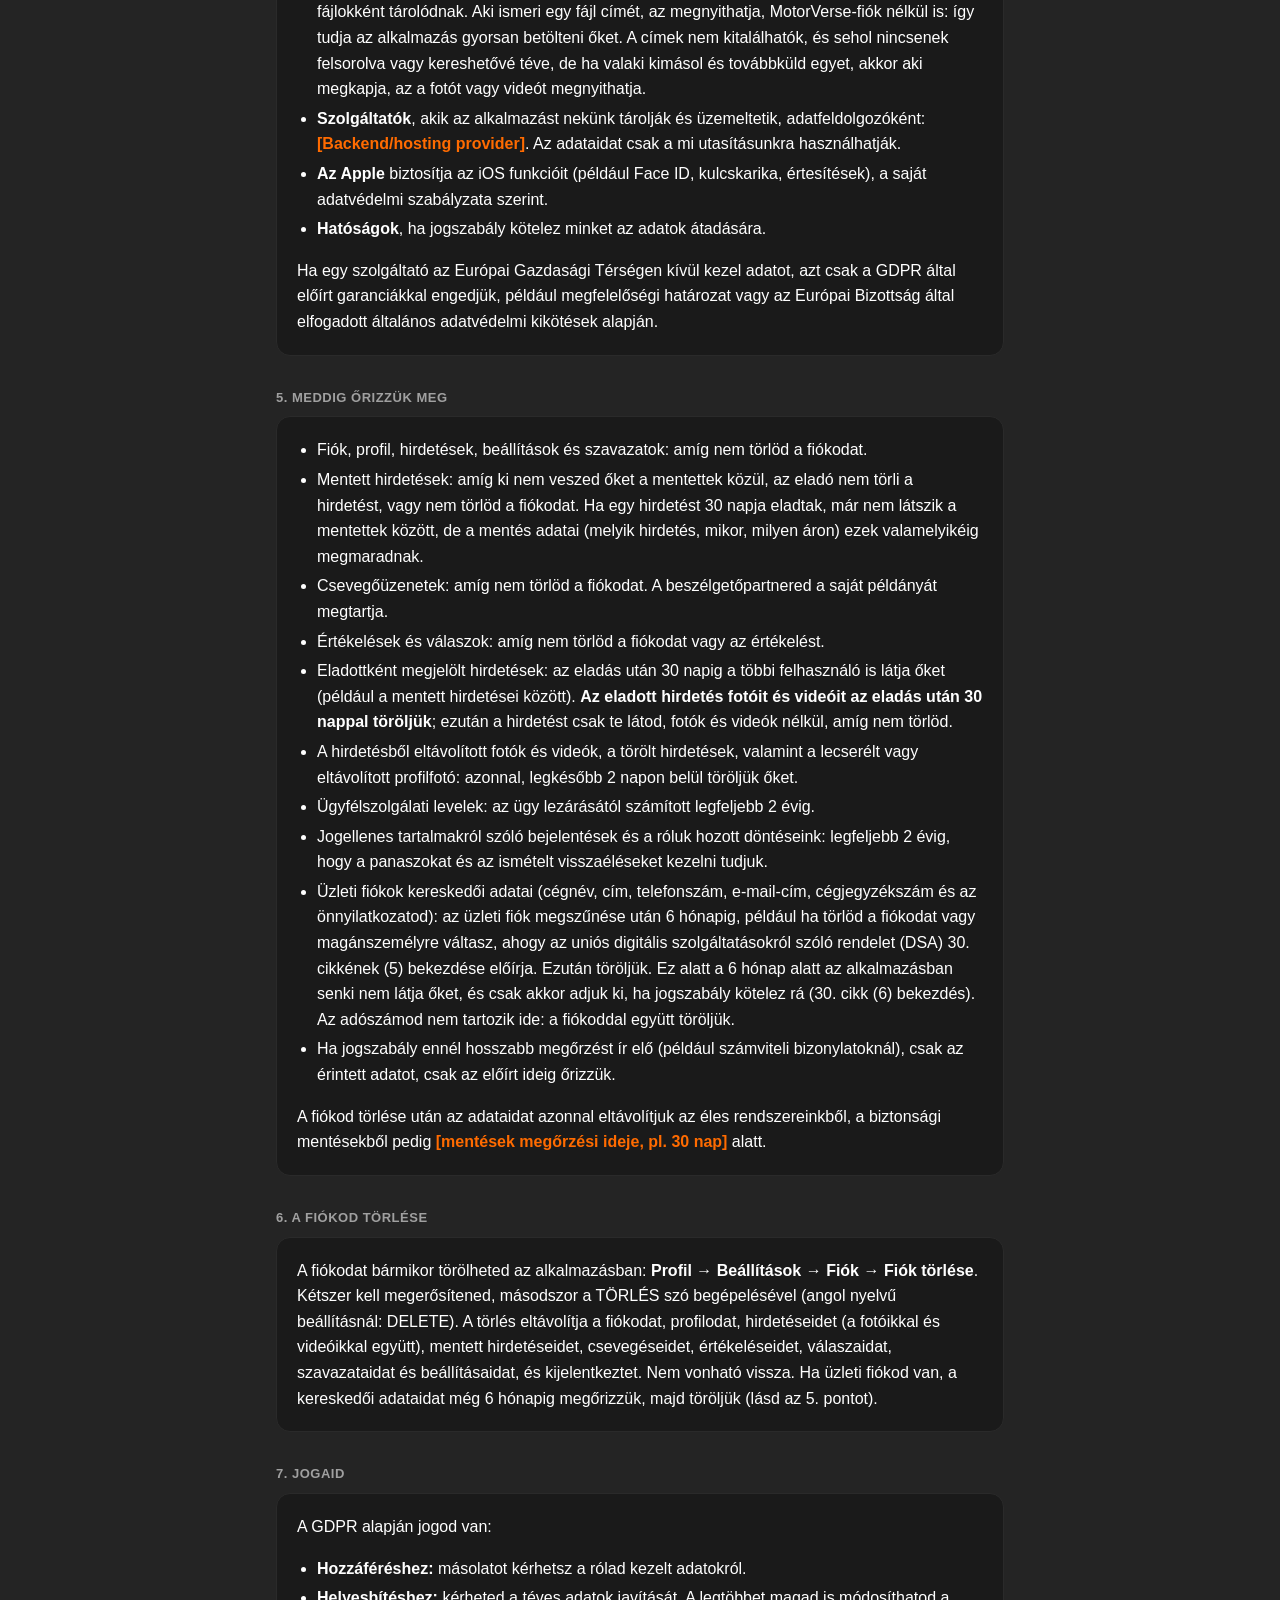
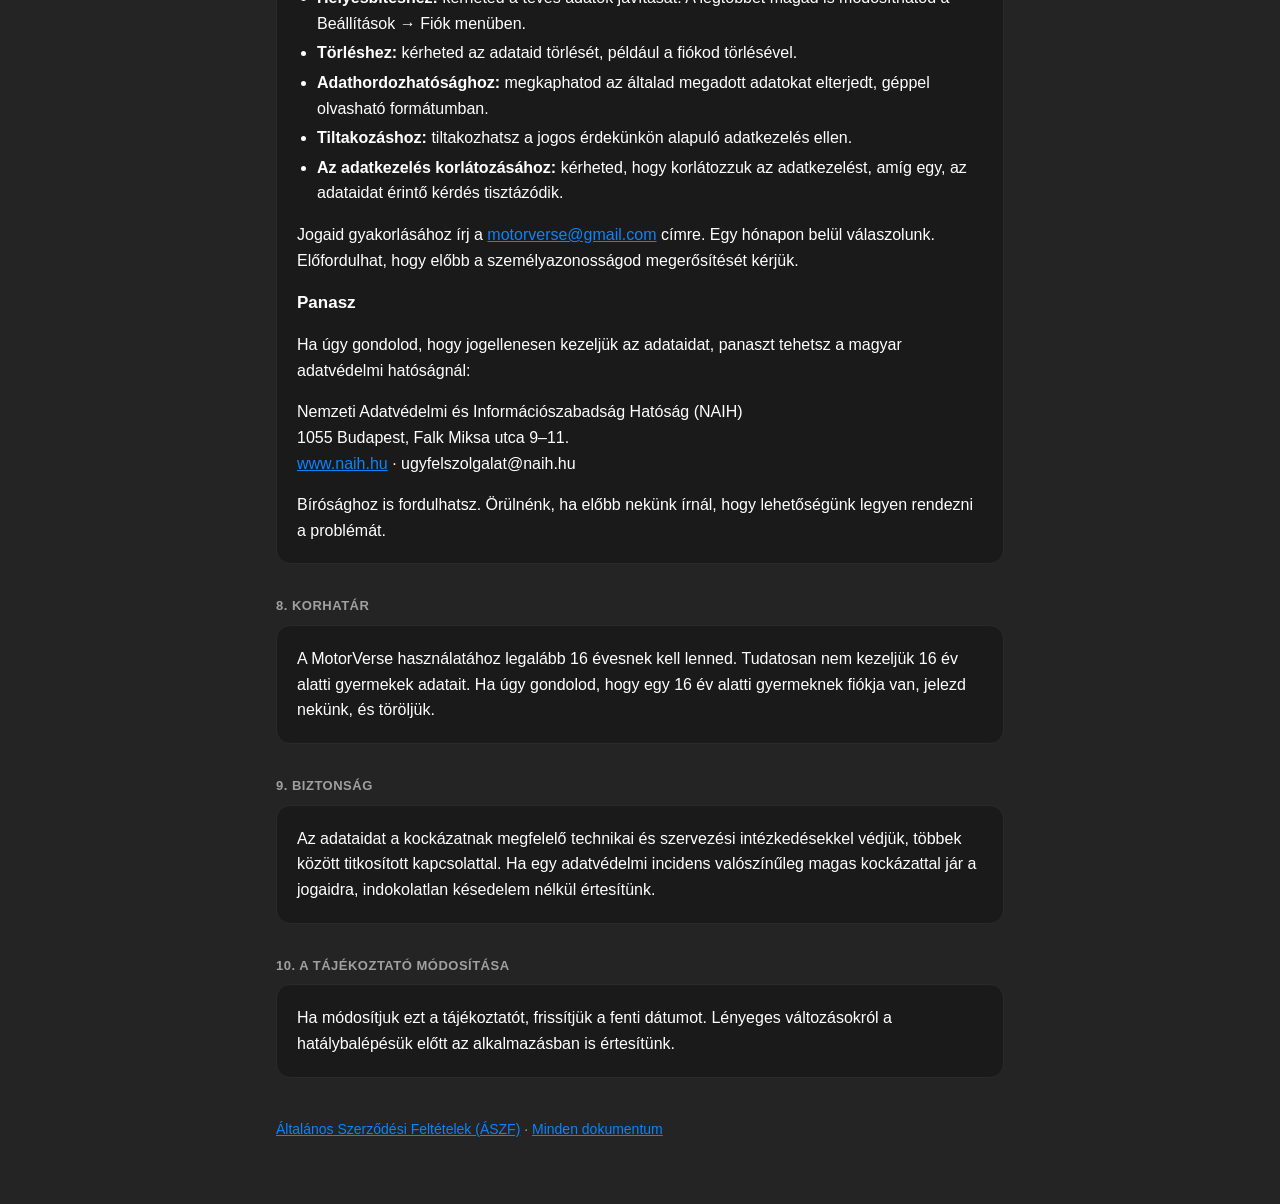
==== commit f0b1f68c: "Privacy policy: saved listings on the server; Hungarian menu paths - Sections 2–6 (HU + EN): saved l" ====
--- a/privacy-hu.html
+++ b/privacy-hu.html
@@ -37,7 +37,7 @@
     <h3>Fiókod</h3>
     <ul>
       <li>Név, felhasználónév, e-mail-cím és jelszó.</li>
-      <li>Telefonszám, ha megadod. A profilodon csak akkor jelenik meg, ha bekapcsolod a „Show phone number on my profile” beállítást (Settings → Account).</li>
+      <li>Telefonszám, ha megadod. A profilodon csak akkor jelenik meg, ha bekapcsolod a „Telefonszám megjelenítése a profilomon” beállítást (Beállítások → Fiók).</li>
       <li>Fióktípus: magánszemély vagy üzleti.</li>
       <li>Üzleti fiók esetén: cégnév, adószám és cím.</li>
       <li>A fiók létrehozásának időpontja, amelyet „Tag … óta” formában mutatunk.</li>
@@ -54,6 +54,11 @@
       <li>Cím, leírás, ár, állapot és kategória.</li>
       <li>Fotók és videók. A videókból csak az első 60 másodpercet tartjuk meg, és a fotókat és videókat feltöltés előtt a telefonodon kisebb méretűre alakítjuk.</li>
       <li>Helyszín, kizárólag település szintjén.</li>
+    </ul>
+
+    <h3>Mentett hirdetések</h3>
+    <ul>
+      <li>Az általad mentett hirdetések (a szív ikon), hogy mikor mentetted őket, és mennyi volt akkor az áruk. Az árat azért őrizzük meg, hogy szólhassunk, ha csökken, és tudjuk, melyik árcsökkenésről szóltunk már.</li>
     </ul>
 
     <h3>Kommunikáció és közösség</h3>
@@ -87,6 +92,7 @@
           <tr><td>Profilod és hirdetéseid megjelenítése más felhasználóknak</td><td>Profil, hirdetések, telefonszám, ha a megjelenítését választod</td><td>Szerződés teljesítése, 6. cikk (1) b)</td></tr>
           <tr><td>Csevegés, értékelések, válaszok és szavazatok</td><td>Kommunikációs és közösségi adatok</td><td>Szerződés teljesítése, 6. cikk (1) b)</td></tr>
           <tr><td>Az autódhoz illő alkatrészek megjelenítése</td><td>Autó márkája, típusa, évjárata</td><td>Szerződés teljesítése, 6. cikk (1) b)</td></tr>
+          <tr><td>Mentett hirdetések, értesítés az árcsökkenésről</td><td>Mentett hirdetések, a mentéskori ár</td><td>Szerződés teljesítése, 6. cikk (1) b)</td></tr>
           <tr><td>Az általad bekapcsolt értesítések küldése</td><td>Értesítési beállítások</td><td>Szerződés teljesítése, 6. cikk (1) b)</td></tr>
           <tr><td>Kereskedői adatok üzleti fiókoknál (uniós digitális szolgáltatásokról szóló rendelet, DSA)</td><td>Cégnév, adószám, cím, elérhetőségek</td><td>Jogi kötelezettség, 6. cikk (1) c)</td></tr>
           <tr><td>Jogellenes tartalmakról szóló bejelentések kezelése, a platform biztonsága</td><td>A bejelentett tartalom és az érintett fiókok</td><td>Jogi kötelezettség, 6. cikk (1) c), és jogos érdek, 6. cikk (1) f)</td></tr>
@@ -100,7 +106,7 @@
   <h2>4. Ki láthatja az adataidat</h2>
   <section>
     <ul>
-      <li><strong>Más felhasználók</strong> látják a nyilvános profilodat (név, felhasználónév, fotó, bemutatkozás, autó, „Tag … óta”, és a telefonszámod, de csak ha a megjelenítését választod), a hirdetéseidet, az értékeléseidet és a válaszaidat. A csevegőüzeneteket csak a beszélgetés résztvevői látják.</li>
+      <li><strong>Más felhasználók</strong> látják a nyilvános profilodat (név, felhasználónév, fotó, bemutatkozás, autó, „Tag … óta”, és a telefonszámod, de csak ha a megjelenítését választod), a hirdetéseidet, az értékeléseidet és a válaszaidat. A csevegőüzeneteket csak a beszélgetés résztvevői látják. A mentett hirdetéseidet csak te látod; az eladó nem tudja meg, ki mentette el a hirdetését.</li>
       <li><strong>Üzleti fiókok:</strong> a DSA szerint a vevőknek látniuk kell, kitől vásárolnak, ezért az üzleti fiók cégnevét, címét és elérhetőségeit a vevők látják.</li>
       <li><strong>A hirdetések fotói és videói, valamint a profilfotók</strong> hosszú, véletlenszerű webcímű fájlokként tárolódnak. Aki ismeri egy fájl címét, az megnyithatja, MotorVerse-fiók nélkül is: így tudja az alkalmazás gyorsan betölteni őket. A címek nem kitalálhatók, és sehol nincsenek felsorolva vagy kereshetővé téve, de ha valaki kimásol és továbbküld egyet, akkor aki megkapja, az a fotót vagy videót megnyithatja.</li>
       <li><strong>Szolgáltatók</strong>, akik az alkalmazást nekünk tárolják és üzemeltetik, adatfeldolgozóként: <span class="placeholder">[Backend/hosting provider]</span>. Az adataidat csak a mi utasításunkra használhatják.</li>
@@ -114,6 +120,7 @@
   <section>
     <ul>
       <li>Fiók, profil, hirdetések, beállítások és szavazatok: amíg nem törlöd a fiókodat.</li>
+      <li>Mentett hirdetések: amíg ki nem veszed őket a mentettek közül, az eladó nem törli a hirdetést, vagy nem törlöd a fiókodat. Ha egy hirdetést 30 napja eladtak, már nem látszik a mentettek között, de a mentés adatai (melyik hirdetés, mikor, milyen áron) ezek valamelyikéig megmaradnak.</li>
       <li>Csevegőüzenetek: amíg nem törlöd a fiókodat. A beszélgetőpartnered a saját példányát megtartja.</li>
       <li>Értékelések és válaszok: amíg nem törlöd a fiókodat vagy az értékelést.</li>
       <li>Eladottként megjelölt hirdetések: az eladás után 30 napig a többi felhasználó is látja őket (például a mentett hirdetései között). <strong>Az eladott hirdetés fotóit és videóit az eladás után 30 nappal töröljük</strong>; ezután a hirdetést csak te látod, fotók és videók nélkül, amíg nem törlöd.</li>
@@ -128,7 +135,7 @@
 
   <h2>6. A fiókod törlése</h2>
   <section>
-    <p>A fiókodat bármikor törölheted az alkalmazásban: <strong>Profile → Settings → Account → Delete account</strong> (az alkalmazás felülete jelenleg angol nyelvű). Kétszer kell megerősítened, másodszor a DELETE szó begépelésével. A törlés eltávolítja a fiókodat, profilodat, hirdetéseidet (a fotóikkal és videóikkal együtt), csevegéseidet, értékeléseidet, válaszaidat, szavazataidat és beállításaidat, és kijelentkeztet. Nem vonható vissza. Ha üzleti fiókod van, a kereskedői adataidat még 6 hónapig megőrizzük, majd töröljük (lásd az 5. pontot).</p>
+    <p>A fiókodat bármikor törölheted az alkalmazásban: <strong>Profil → Beállítások → Fiók → Fiók törlése</strong>. Kétszer kell megerősítened, másodszor a TÖRLÉS szó begépelésével (angol nyelvű beállításnál: DELETE). A törlés eltávolítja a fiókodat, profilodat, hirdetéseidet (a fotóikkal és videóikkal együtt), mentett hirdetéseidet, csevegéseidet, értékeléseidet, válaszaidat, szavazataidat és beállításaidat, és kijelentkeztet. Nem vonható vissza. Ha üzleti fiókod van, a kereskedői adataidat még 6 hónapig megőrizzük, majd töröljük (lásd az 5. pontot).</p>
   </section>
 
   <h2>7. Jogaid</h2>
@@ -136,7 +143,7 @@
     <p>A GDPR alapján jogod van:</p>
     <ul>
       <li><strong>Hozzáféréshez:</strong> másolatot kérhetsz a rólad kezelt adatokról.</li>
-      <li><strong>Helyesbítéshez:</strong> kérheted a téves adatok javítását. A legtöbbet magad is módosíthatod a Settings → Account menüben.</li>
+      <li><strong>Helyesbítéshez:</strong> kérheted a téves adatok javítását. A legtöbbet magad is módosíthatod a Beállítások → Fiók menüben.</li>
       <li><strong>Törléshez:</strong> kérheted az adataid törlését, például a fiókod törlésével.</li>
       <li><strong>Adathordozhatósághoz:</strong> megkaphatod az általad megadott adatokat elterjedt, géppel olvasható formátumban.</li>
       <li><strong>Tiltakozáshoz:</strong> tiltakozhatsz a jogos érdekünkön alapuló adatkezelés ellen.</li>
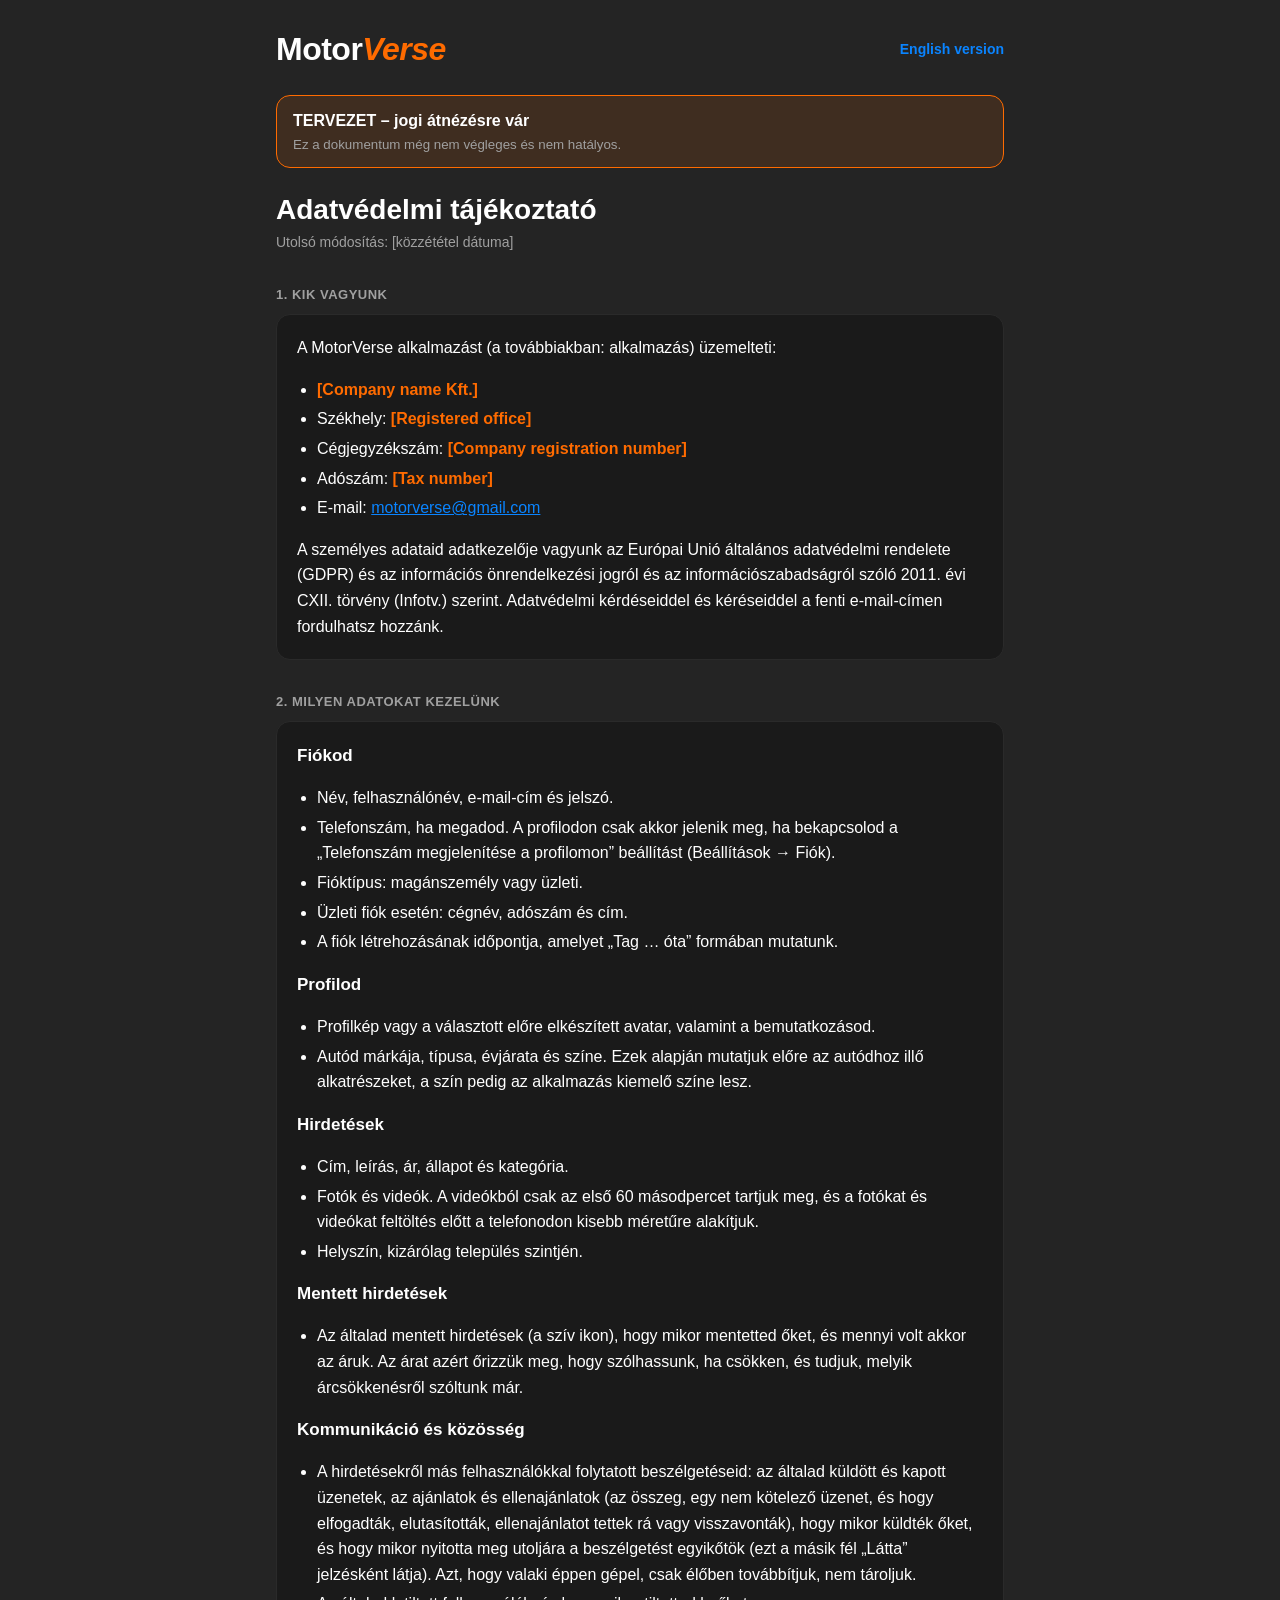
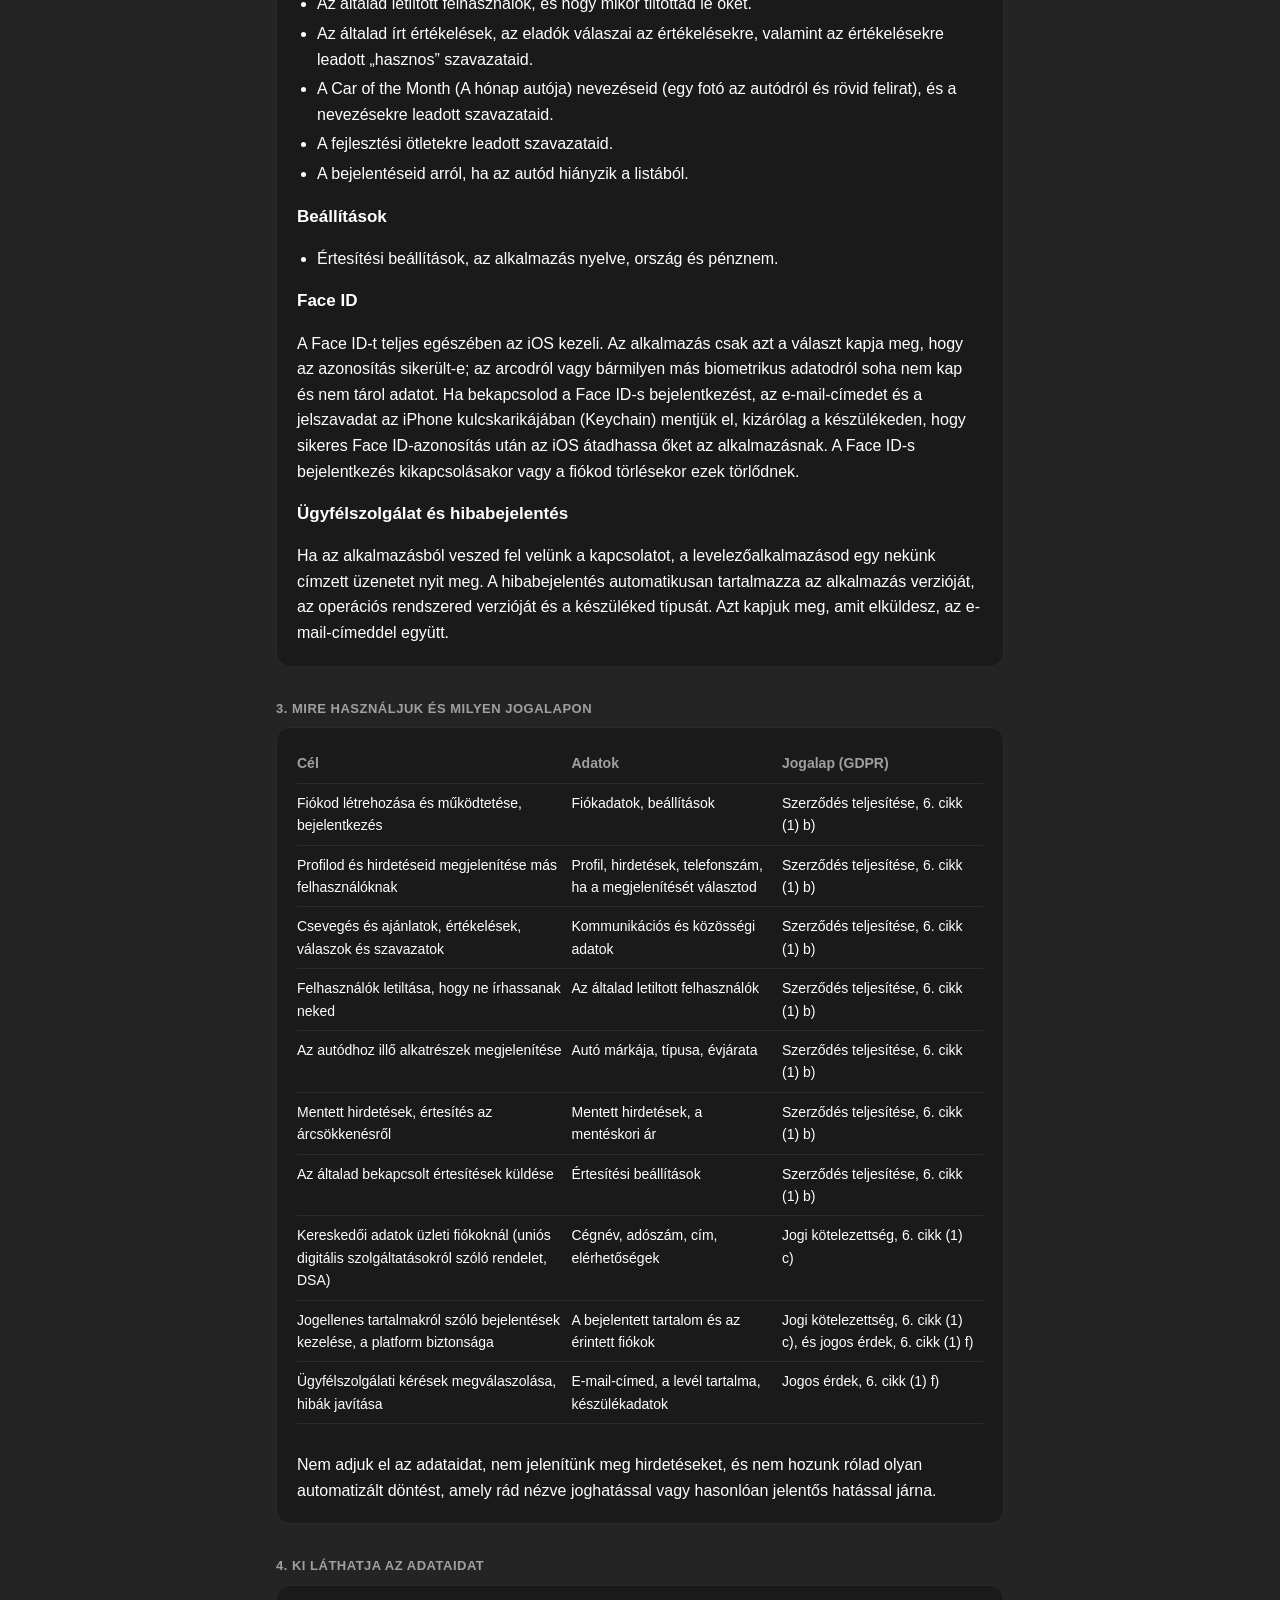
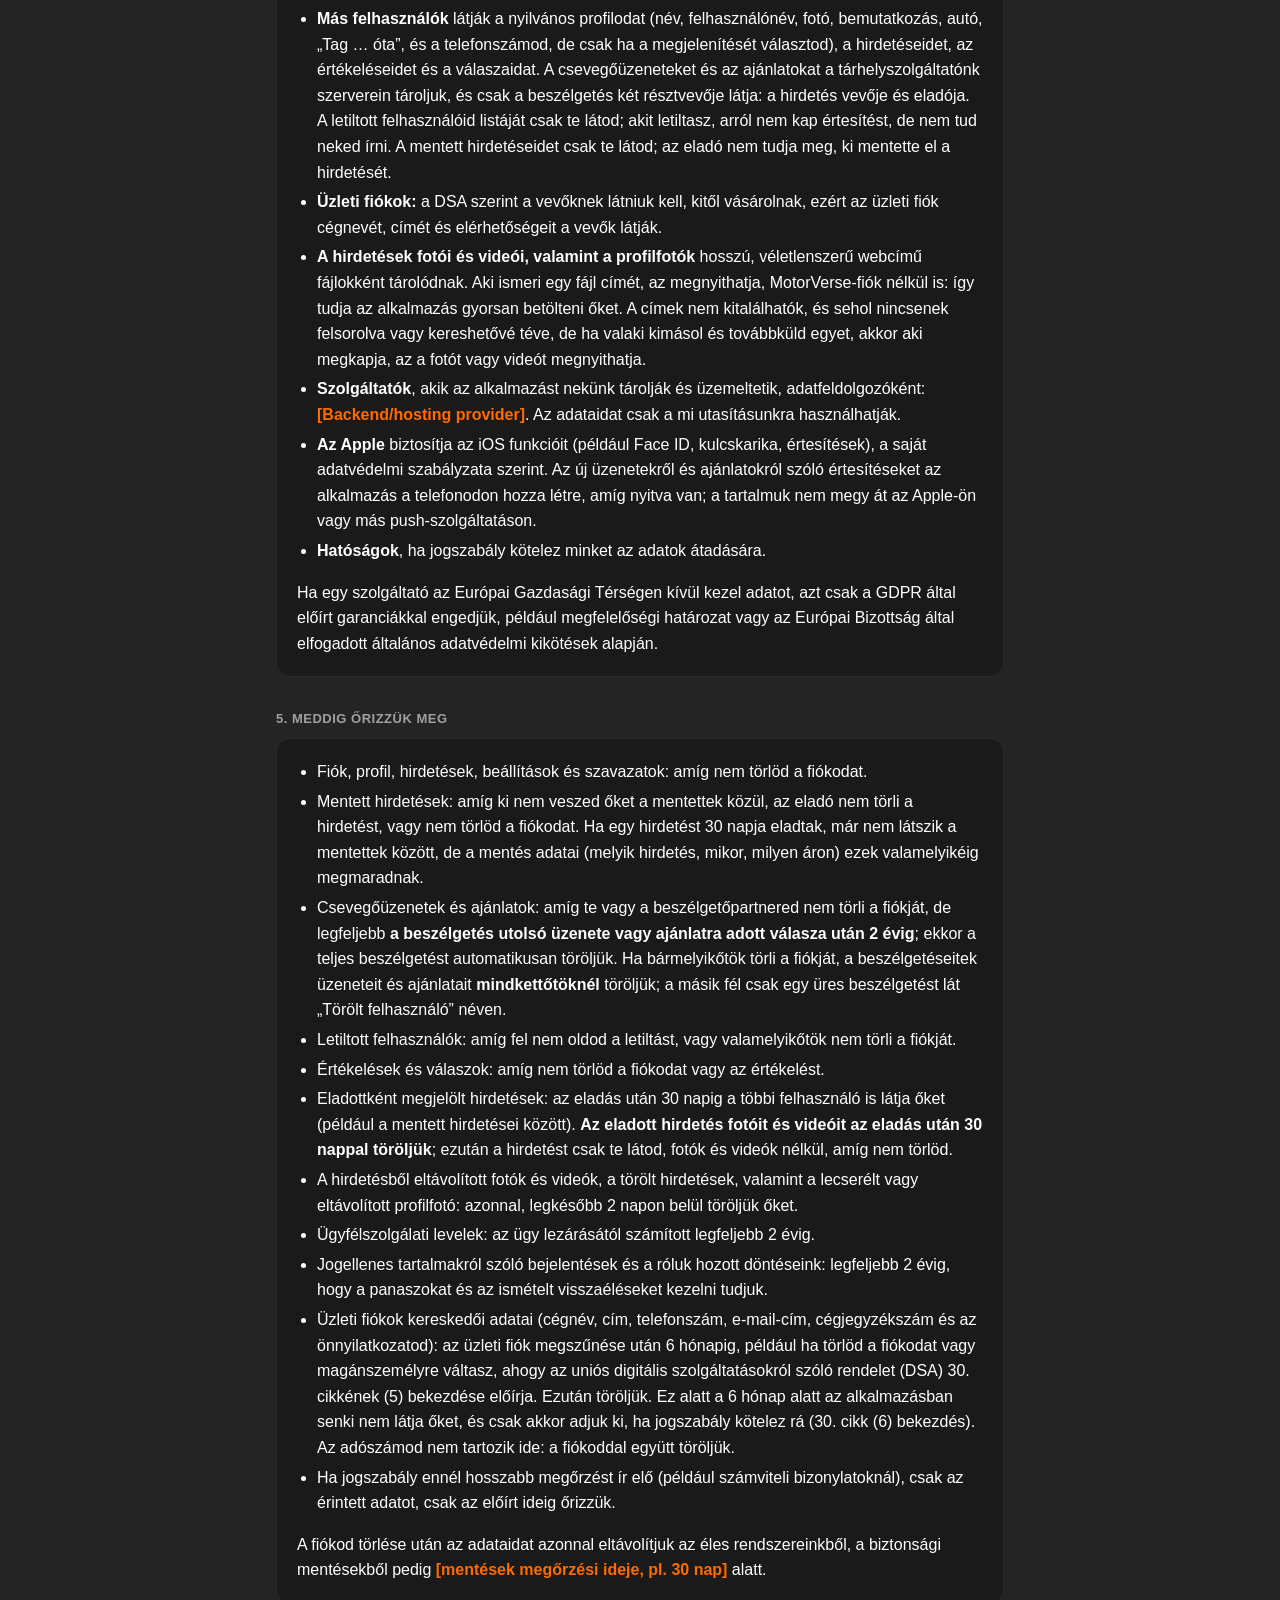
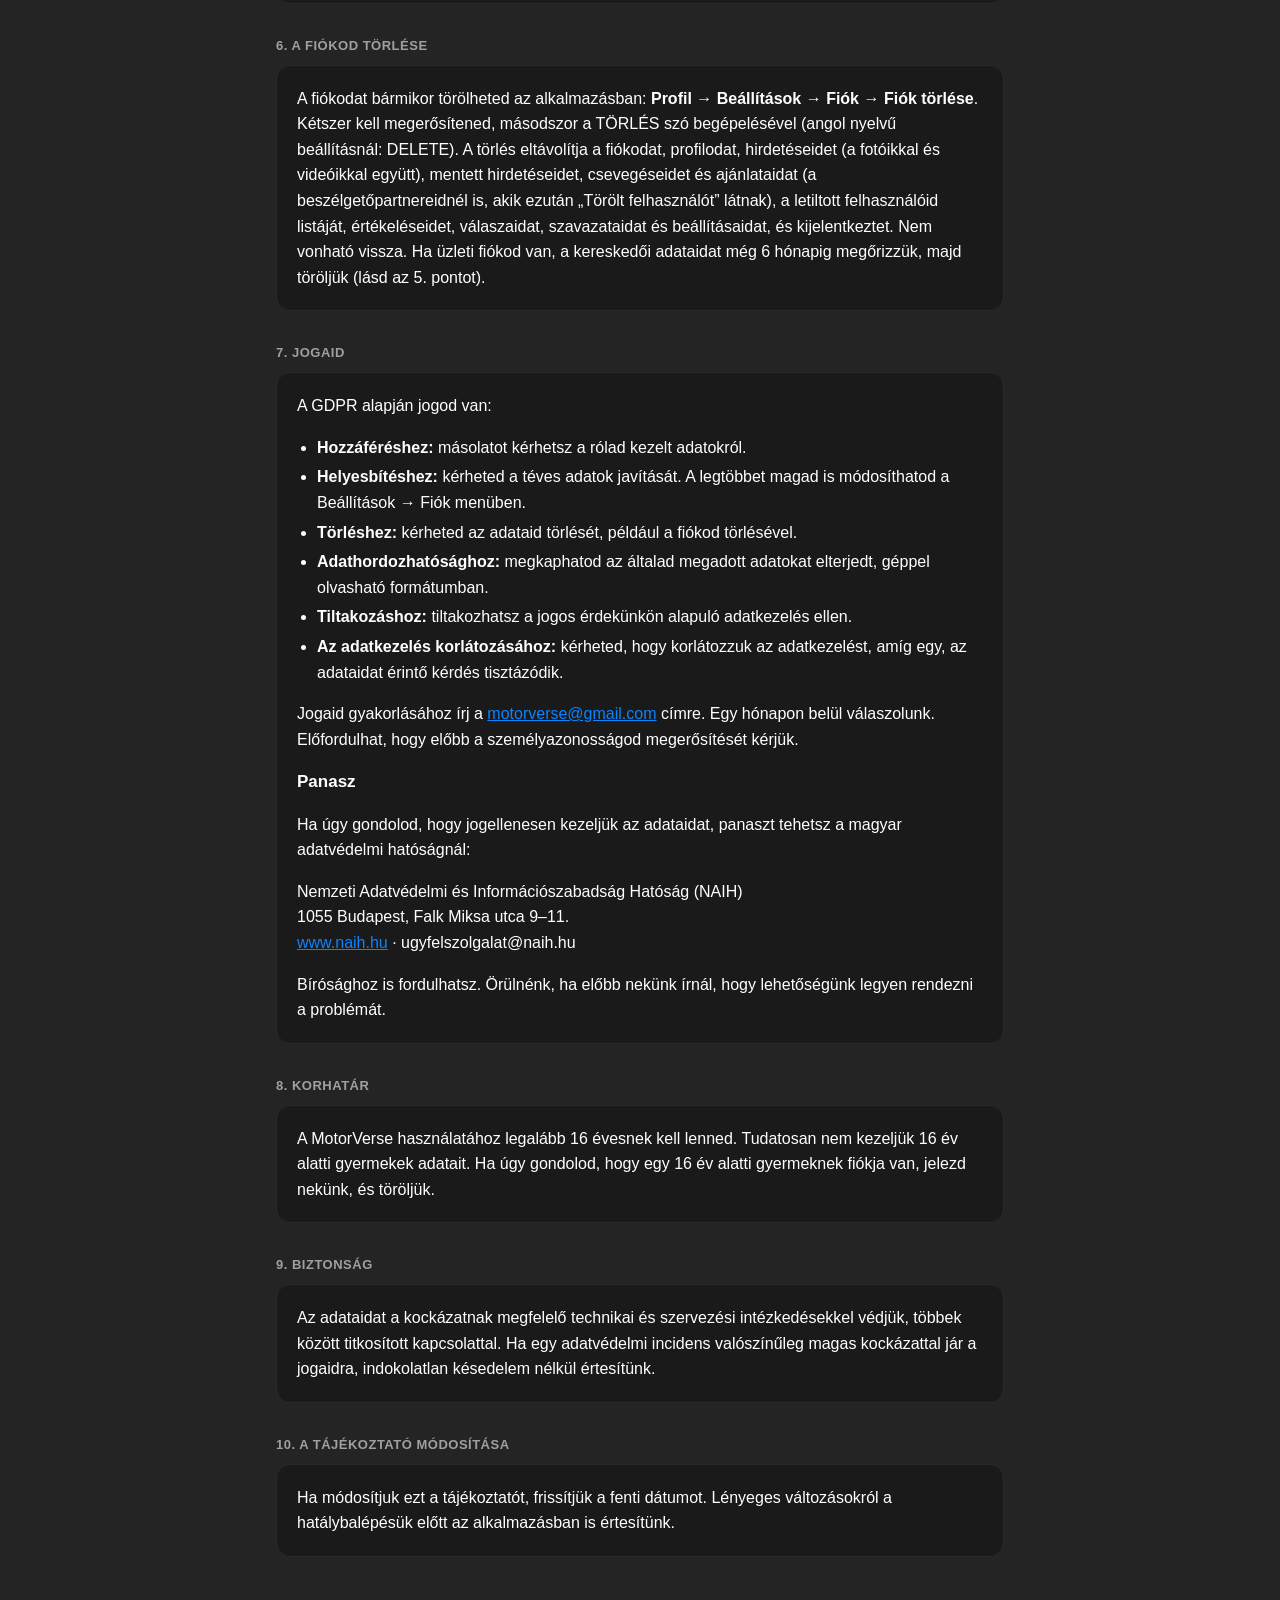
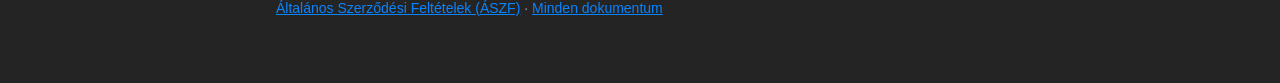
==== commit 9cc8f8bc: "Privacy policy: chat messages, offers and blocks on the server Sections 2-6 (hu + en): what chats an" ====
--- a/privacy-hu.html
+++ b/privacy-hu.html
@@ -63,7 +63,8 @@
 
     <h3>Kommunikáció és közösség</h3>
     <ul>
-      <li>Az általad küldött és kapott csevegőüzenetek.</li>
+      <li>A hirdetésekről más felhasználókkal folytatott beszélgetéseid: az általad küldött és kapott üzenetek, az ajánlatok és ellenajánlatok (az összeg, egy nem kötelező üzenet, és hogy elfogadták, elutasították, ellenajánlatot tettek rá vagy visszavonták), hogy mikor küldték őket, és hogy mikor nyitotta meg utoljára a beszélgetést egyikőtök (ezt a másik fél „Látta” jelzésként látja). Azt, hogy valaki éppen gépel, csak élőben továbbítjuk, nem tároljuk.</li>
+      <li>Az általad letiltott felhasználók, és hogy mikor tiltottad le őket.</li>
       <li>Az általad írt értékelések, az eladók válaszai az értékelésekre, valamint az értékelésekre leadott „hasznos” szavazataid.</li>
       <li>A Car of the Month (A hónap autója) nevezéseid (egy fotó az autódról és rövid felirat), és a nevezésekre leadott szavazataid.</li>
       <li>A fejlesztési ötletekre leadott szavazataid.</li>
@@ -90,7 +91,8 @@
         <tbody>
           <tr><td>Fiókod létrehozása és működtetése, bejelentkezés</td><td>Fiókadatok, beállítások</td><td>Szerződés teljesítése, 6. cikk (1) b)</td></tr>
           <tr><td>Profilod és hirdetéseid megjelenítése más felhasználóknak</td><td>Profil, hirdetések, telefonszám, ha a megjelenítését választod</td><td>Szerződés teljesítése, 6. cikk (1) b)</td></tr>
-          <tr><td>Csevegés, értékelések, válaszok és szavazatok</td><td>Kommunikációs és közösségi adatok</td><td>Szerződés teljesítése, 6. cikk (1) b)</td></tr>
+          <tr><td>Csevegés és ajánlatok, értékelések, válaszok és szavazatok</td><td>Kommunikációs és közösségi adatok</td><td>Szerződés teljesítése, 6. cikk (1) b)</td></tr>
+          <tr><td>Felhasználók letiltása, hogy ne írhassanak neked</td><td>Az általad letiltott felhasználók</td><td>Szerződés teljesítése, 6. cikk (1) b)</td></tr>
           <tr><td>Az autódhoz illő alkatrészek megjelenítése</td><td>Autó márkája, típusa, évjárata</td><td>Szerződés teljesítése, 6. cikk (1) b)</td></tr>
           <tr><td>Mentett hirdetések, értesítés az árcsökkenésről</td><td>Mentett hirdetések, a mentéskori ár</td><td>Szerződés teljesítése, 6. cikk (1) b)</td></tr>
           <tr><td>Az általad bekapcsolt értesítések küldése</td><td>Értesítési beállítások</td><td>Szerződés teljesítése, 6. cikk (1) b)</td></tr>
@@ -106,11 +108,11 @@
   <h2>4. Ki láthatja az adataidat</h2>
   <section>
     <ul>
-      <li><strong>Más felhasználók</strong> látják a nyilvános profilodat (név, felhasználónév, fotó, bemutatkozás, autó, „Tag … óta”, és a telefonszámod, de csak ha a megjelenítését választod), a hirdetéseidet, az értékeléseidet és a válaszaidat. A csevegőüzeneteket csak a beszélgetés résztvevői látják. A mentett hirdetéseidet csak te látod; az eladó nem tudja meg, ki mentette el a hirdetését.</li>
+      <li><strong>Más felhasználók</strong> látják a nyilvános profilodat (név, felhasználónév, fotó, bemutatkozás, autó, „Tag … óta”, és a telefonszámod, de csak ha a megjelenítését választod), a hirdetéseidet, az értékeléseidet és a válaszaidat. A csevegőüzeneteket és az ajánlatokat a tárhelyszolgáltatónk szerverein tároljuk, és csak a beszélgetés két résztvevője látja: a hirdetés vevője és eladója. A letiltott felhasználóid listáját csak te látod; akit letiltasz, arról nem kap értesítést, de nem tud neked írni. A mentett hirdetéseidet csak te látod; az eladó nem tudja meg, ki mentette el a hirdetését.</li>
       <li><strong>Üzleti fiókok:</strong> a DSA szerint a vevőknek látniuk kell, kitől vásárolnak, ezért az üzleti fiók cégnevét, címét és elérhetőségeit a vevők látják.</li>
       <li><strong>A hirdetések fotói és videói, valamint a profilfotók</strong> hosszú, véletlenszerű webcímű fájlokként tárolódnak. Aki ismeri egy fájl címét, az megnyithatja, MotorVerse-fiók nélkül is: így tudja az alkalmazás gyorsan betölteni őket. A címek nem kitalálhatók, és sehol nincsenek felsorolva vagy kereshetővé téve, de ha valaki kimásol és továbbküld egyet, akkor aki megkapja, az a fotót vagy videót megnyithatja.</li>
       <li><strong>Szolgáltatók</strong>, akik az alkalmazást nekünk tárolják és üzemeltetik, adatfeldolgozóként: <span class="placeholder">[Backend/hosting provider]</span>. Az adataidat csak a mi utasításunkra használhatják.</li>
-      <li><strong>Az Apple</strong> biztosítja az iOS funkcióit (például Face ID, kulcskarika, értesítések), a saját adatvédelmi szabályzata szerint.</li>
+      <li><strong>Az Apple</strong> biztosítja az iOS funkcióit (például Face ID, kulcskarika, értesítések), a saját adatvédelmi szabályzata szerint. Az új üzenetekről és ajánlatokról szóló értesítéseket az alkalmazás a telefonodon hozza létre, amíg nyitva van; a tartalmuk nem megy át az Apple-ön vagy más push-szolgáltatáson.</li>
       <li><strong>Hatóságok</strong>, ha jogszabály kötelez minket az adatok átadására.</li>
     </ul>
     <p>Ha egy szolgáltató az Európai Gazdasági Térségen kívül kezel adatot, azt csak a GDPR által előírt garanciákkal engedjük, például megfelelőségi határozat vagy az Európai Bizottság által elfogadott általános adatvédelmi kikötések alapján.</p>
@@ -121,7 +123,8 @@
     <ul>
       <li>Fiók, profil, hirdetések, beállítások és szavazatok: amíg nem törlöd a fiókodat.</li>
       <li>Mentett hirdetések: amíg ki nem veszed őket a mentettek közül, az eladó nem törli a hirdetést, vagy nem törlöd a fiókodat. Ha egy hirdetést 30 napja eladtak, már nem látszik a mentettek között, de a mentés adatai (melyik hirdetés, mikor, milyen áron) ezek valamelyikéig megmaradnak.</li>
-      <li>Csevegőüzenetek: amíg nem törlöd a fiókodat. A beszélgetőpartnered a saját példányát megtartja.</li>
+      <li>Csevegőüzenetek és ajánlatok: amíg te vagy a beszélgetőpartnered nem törli a fiókját, de legfeljebb <strong>a beszélgetés utolsó üzenete vagy ajánlatra adott válasza után 2 évig</strong>; ekkor a teljes beszélgetést automatikusan töröljük. Ha bármelyikőtök törli a fiókját, a beszélgetéseitek üzeneteit és ajánlatait <strong>mindkettőtöknél</strong> töröljük; a másik fél csak egy üres beszélgetést lát „Törölt felhasználó” néven.</li>
+      <li>Letiltott felhasználók: amíg fel nem oldod a letiltást, vagy valamelyikőtök nem törli a fiókját.</li>
       <li>Értékelések és válaszok: amíg nem törlöd a fiókodat vagy az értékelést.</li>
       <li>Eladottként megjelölt hirdetések: az eladás után 30 napig a többi felhasználó is látja őket (például a mentett hirdetései között). <strong>Az eladott hirdetés fotóit és videóit az eladás után 30 nappal töröljük</strong>; ezután a hirdetést csak te látod, fotók és videók nélkül, amíg nem törlöd.</li>
       <li>A hirdetésből eltávolított fotók és videók, a törölt hirdetések, valamint a lecserélt vagy eltávolított profilfotó: azonnal, legkésőbb 2 napon belül töröljük őket.</li>
@@ -135,7 +138,7 @@
 
   <h2>6. A fiókod törlése</h2>
   <section>
-    <p>A fiókodat bármikor törölheted az alkalmazásban: <strong>Profil → Beállítások → Fiók → Fiók törlése</strong>. Kétszer kell megerősítened, másodszor a TÖRLÉS szó begépelésével (angol nyelvű beállításnál: DELETE). A törlés eltávolítja a fiókodat, profilodat, hirdetéseidet (a fotóikkal és videóikkal együtt), mentett hirdetéseidet, csevegéseidet, értékeléseidet, válaszaidat, szavazataidat és beállításaidat, és kijelentkeztet. Nem vonható vissza. Ha üzleti fiókod van, a kereskedői adataidat még 6 hónapig megőrizzük, majd töröljük (lásd az 5. pontot).</p>
+    <p>A fiókodat bármikor törölheted az alkalmazásban: <strong>Profil → Beállítások → Fiók → Fiók törlése</strong>. Kétszer kell megerősítened, másodszor a TÖRLÉS szó begépelésével (angol nyelvű beállításnál: DELETE). A törlés eltávolítja a fiókodat, profilodat, hirdetéseidet (a fotóikkal és videóikkal együtt), mentett hirdetéseidet, csevegéseidet és ajánlataidat (a beszélgetőpartnereidnél is, akik ezután „Törölt felhasználót” látnak), a letiltott felhasználóid listáját, értékeléseidet, válaszaidat, szavazataidat és beállításaidat, és kijelentkeztet. Nem vonható vissza. Ha üzleti fiókod van, a kereskedői adataidat még 6 hónapig megőrizzük, majd töröljük (lásd az 5. pontot).</p>
   </section>
 
   <h2>7. Jogaid</h2>
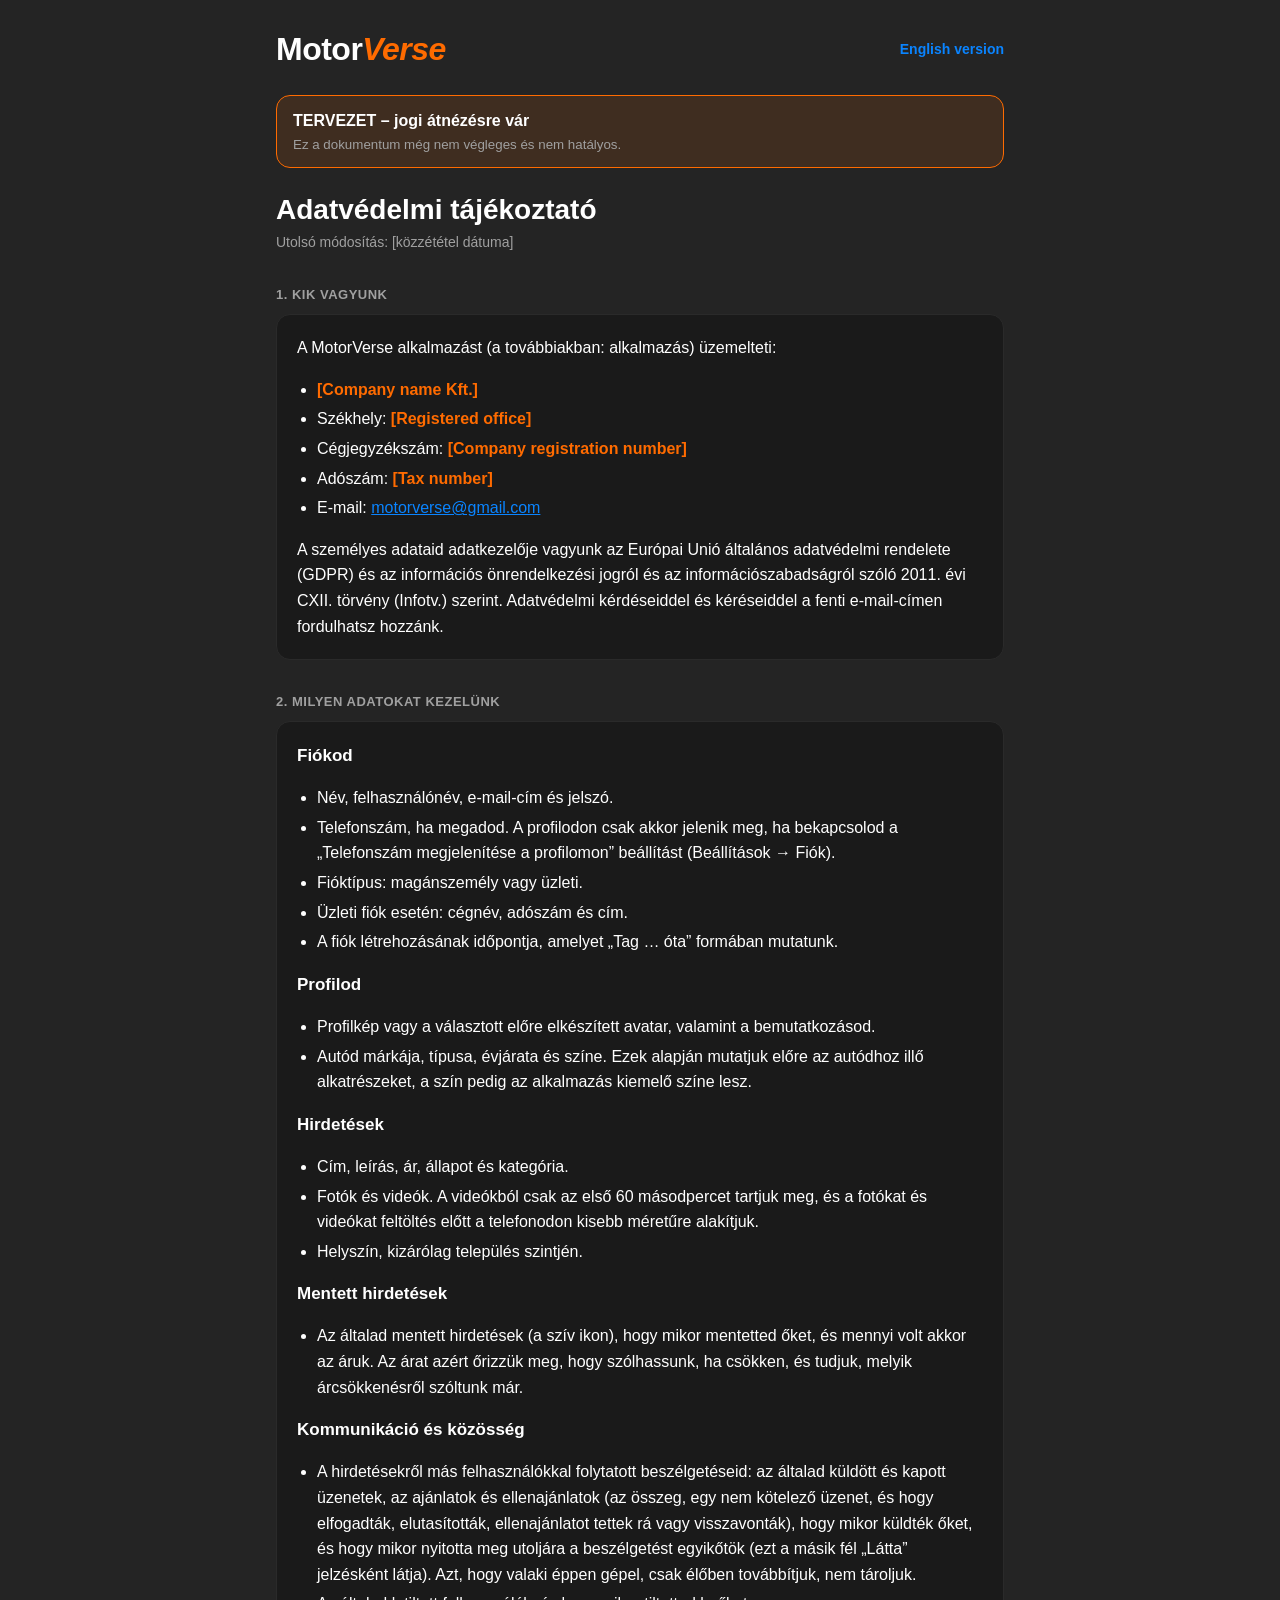
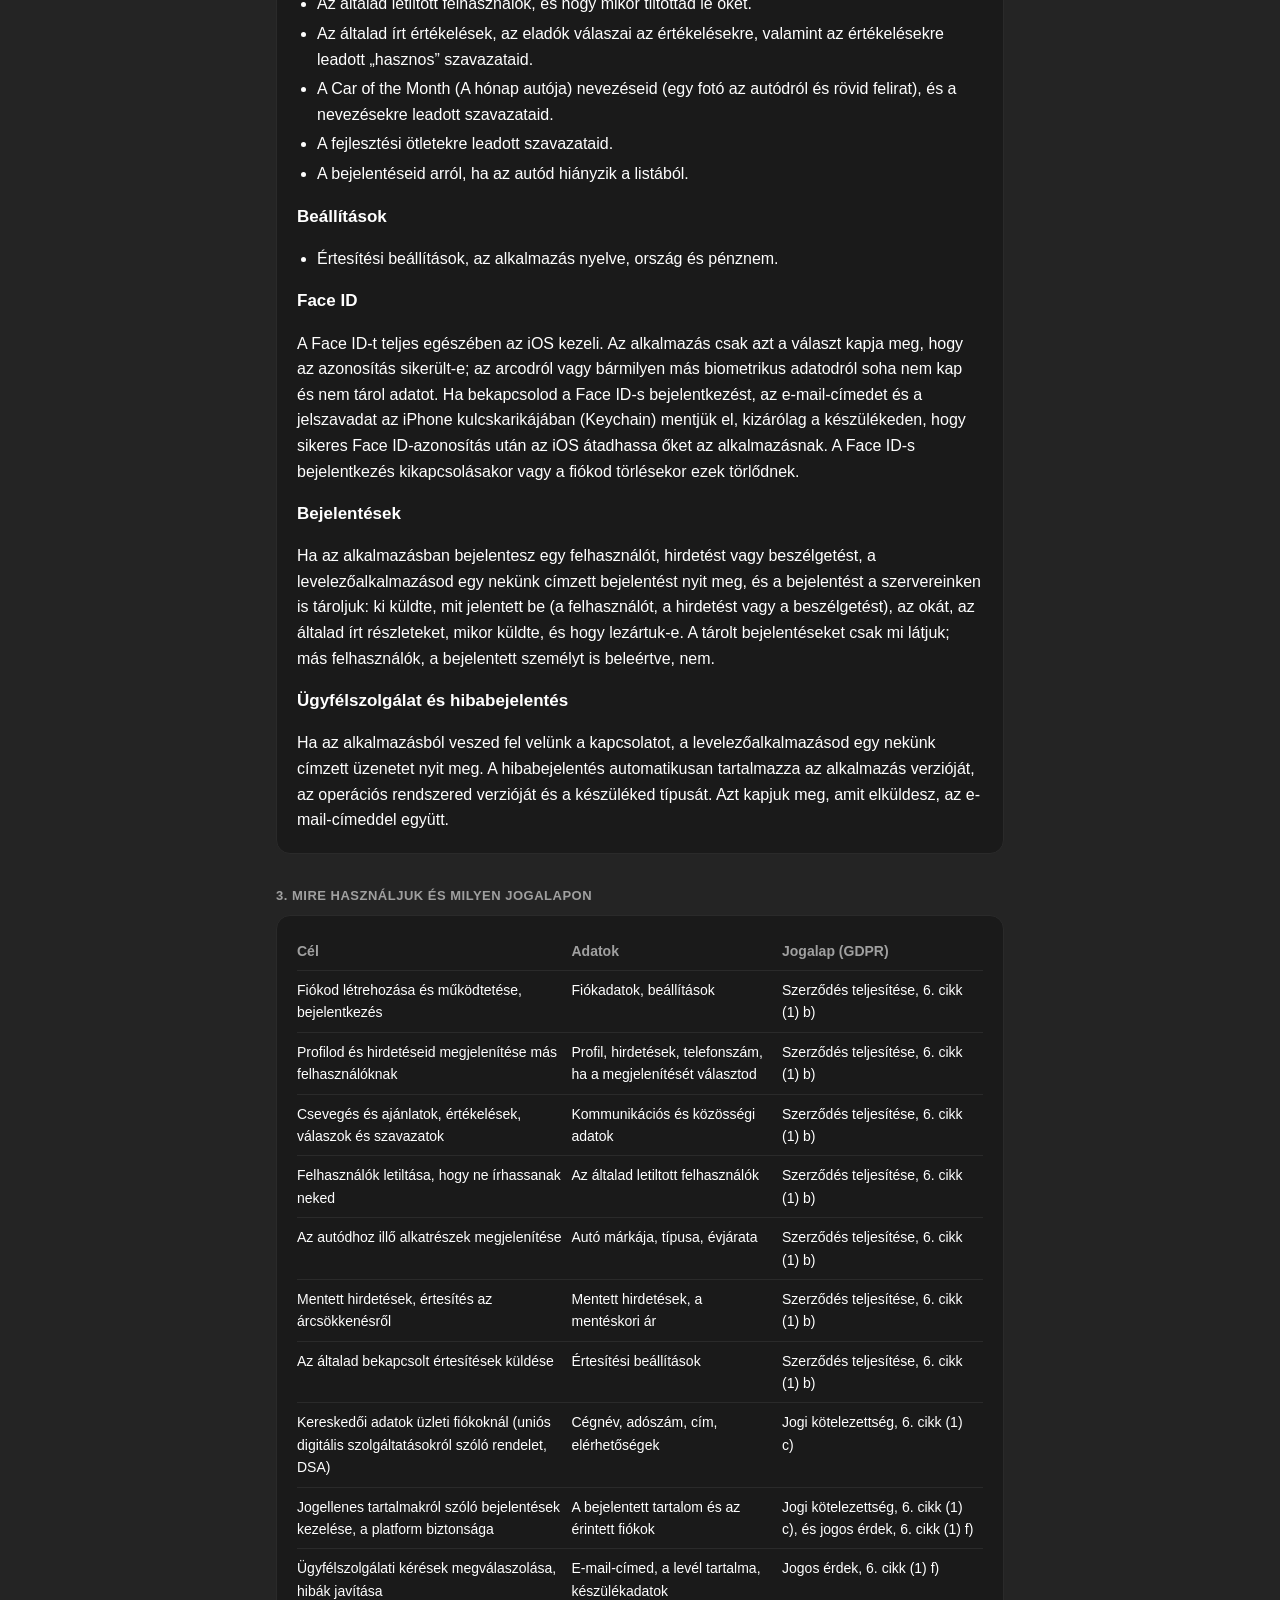
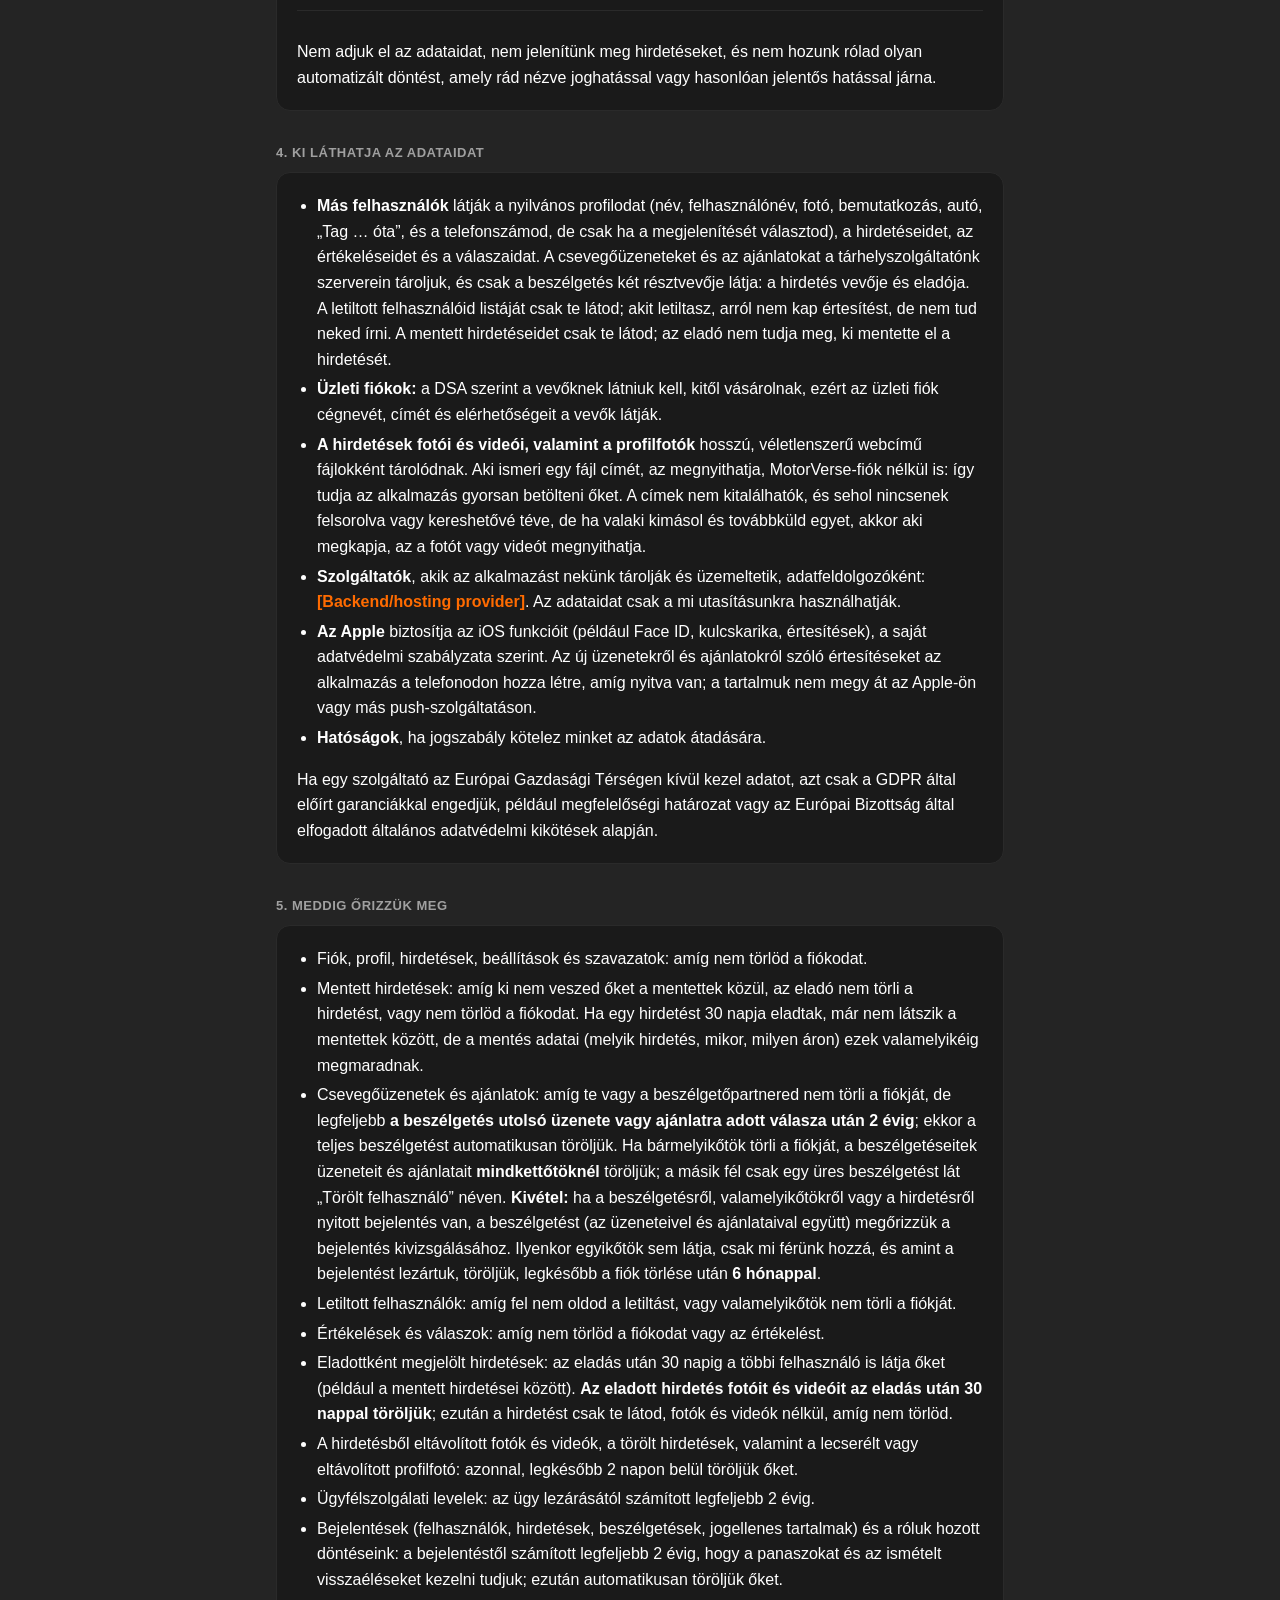
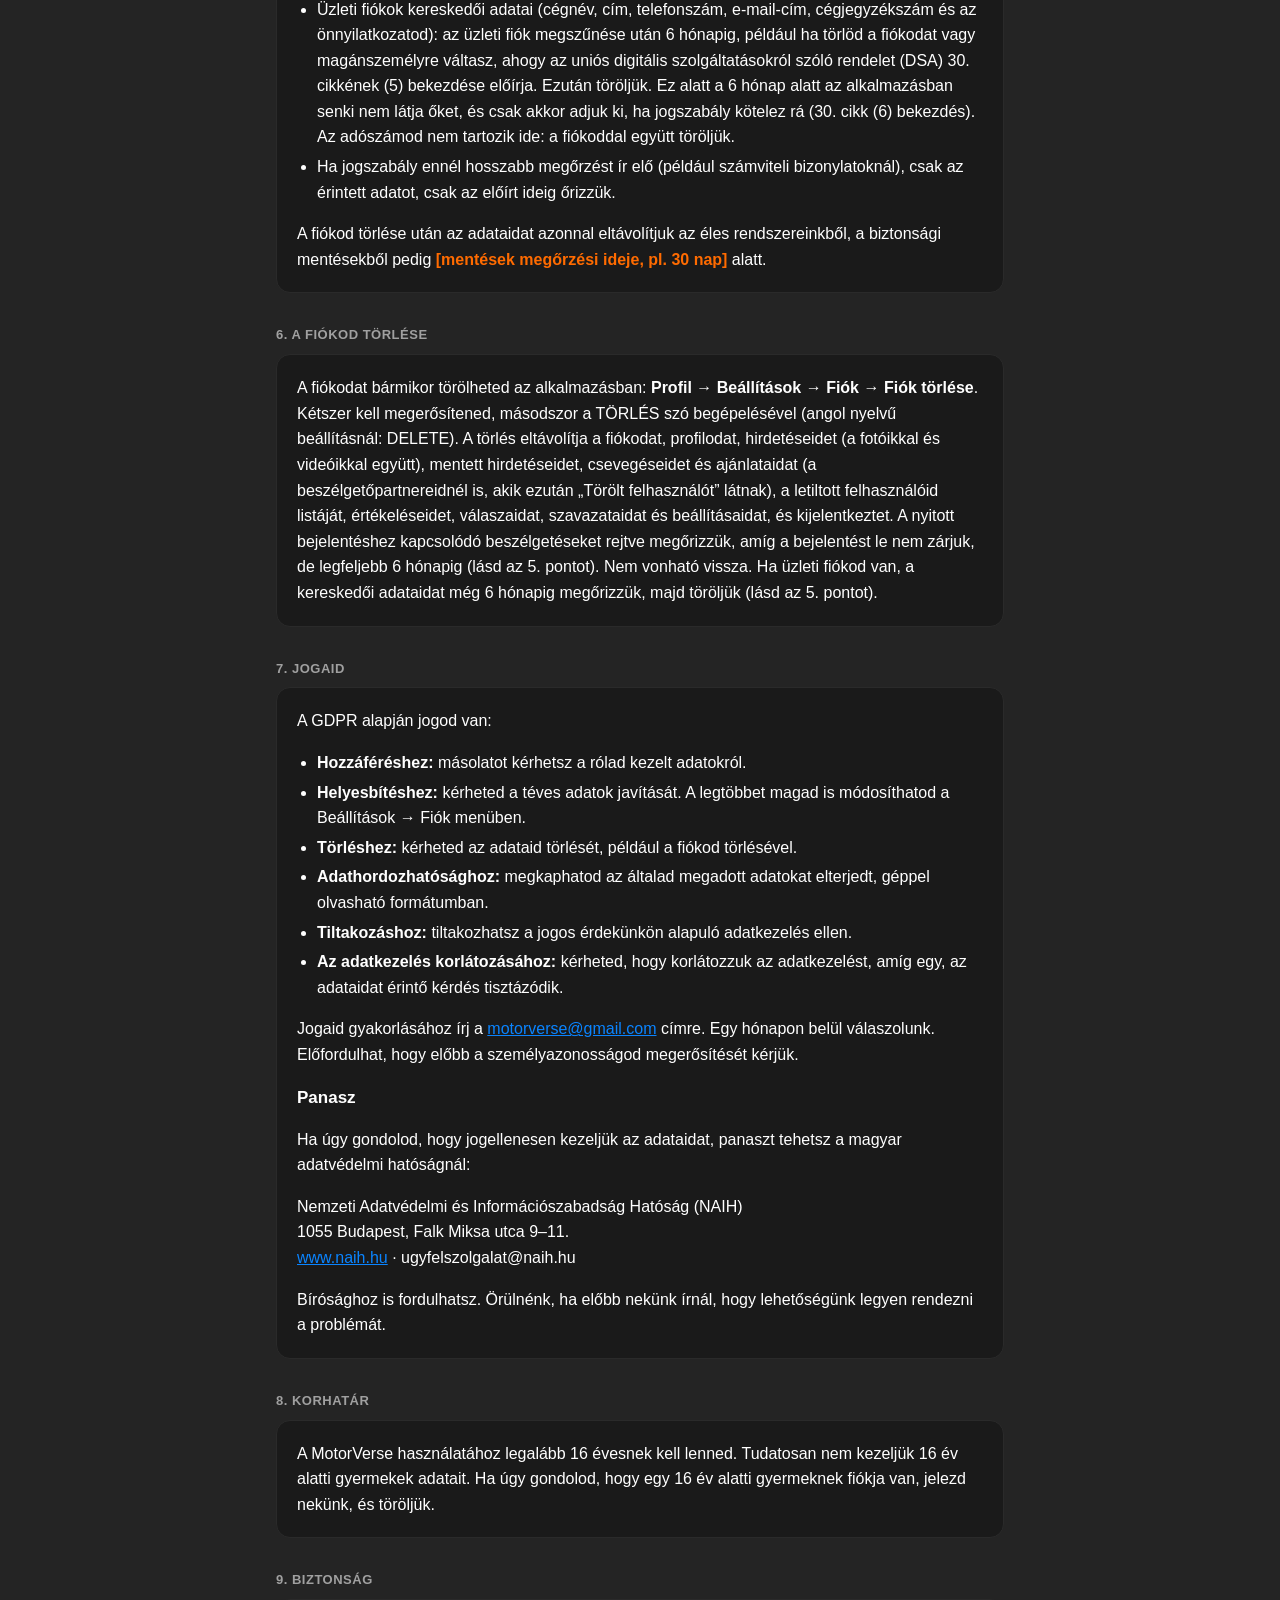
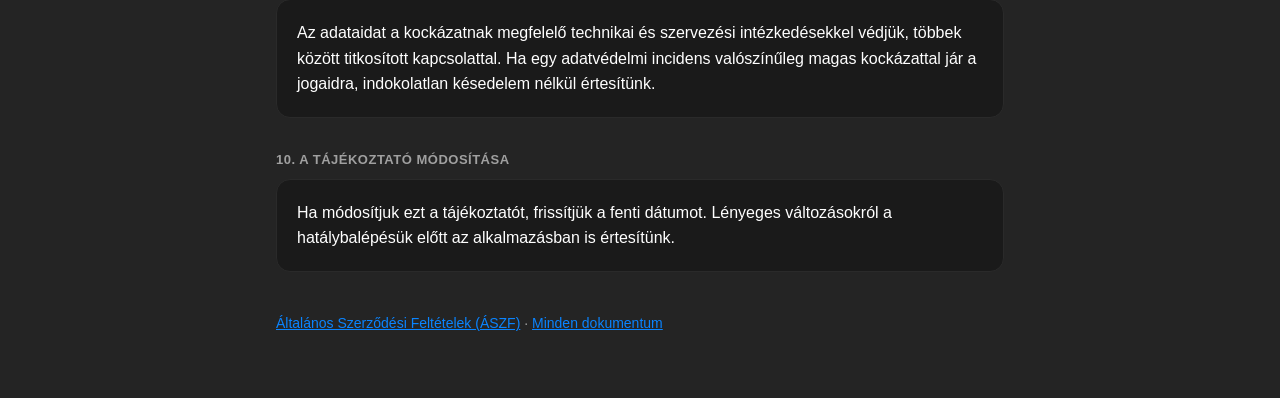
==== commit 69b706ad: "Privacy policy: stored reports; reported chats kept after account deletion Sections 2, 5 and 6 (hu +" ====
--- a/privacy-hu.html
+++ b/privacy-hu.html
@@ -79,6 +79,9 @@
     <h3>Face ID</h3>
     <p>A Face ID-t teljes egészében az iOS kezeli. Az alkalmazás csak azt a választ kapja meg, hogy az azonosítás sikerült-e; az arcodról vagy bármilyen más biometrikus adatodról soha nem kap és nem tárol adatot. Ha bekapcsolod a Face ID-s bejelentkezést, az e-mail-címedet és a jelszavadat az iPhone kulcskarikájában (Keychain) mentjük el, kizárólag a készülékeden, hogy sikeres Face ID-azonosítás után az iOS átadhassa őket az alkalmazásnak. A Face ID-s bejelentkezés kikapcsolásakor vagy a fiókod törlésekor ezek törlődnek.</p>
 
+    <h3>Bejelentések</h3>
+    <p>Ha az alkalmazásban bejelentesz egy felhasználót, hirdetést vagy beszélgetést, a levelezőalkalmazásod egy nekünk címzett bejelentést nyit meg, és a bejelentést a szervereinken is tároljuk: ki küldte, mit jelentett be (a felhasználót, a hirdetést vagy a beszélgetést), az okát, az általad írt részleteket, mikor küldte, és hogy lezártuk-e. A tárolt bejelentéseket csak mi látjuk; más felhasználók, a bejelentett személyt is beleértve, nem.</p>
+
     <h3>Ügyfélszolgálat és hibabejelentés</h3>
     <p>Ha az alkalmazásból veszed fel velünk a kapcsolatot, a levelezőalkalmazásod egy nekünk címzett üzenetet nyit meg. A hibabejelentés automatikusan tartalmazza az alkalmazás verzióját, az operációs rendszered verzióját és a készüléked típusát. Azt kapjuk meg, amit elküldesz, az e-mail-címeddel együtt.</p>
   </section>
@@ -123,13 +126,13 @@
     <ul>
       <li>Fiók, profil, hirdetések, beállítások és szavazatok: amíg nem törlöd a fiókodat.</li>
       <li>Mentett hirdetések: amíg ki nem veszed őket a mentettek közül, az eladó nem törli a hirdetést, vagy nem törlöd a fiókodat. Ha egy hirdetést 30 napja eladtak, már nem látszik a mentettek között, de a mentés adatai (melyik hirdetés, mikor, milyen áron) ezek valamelyikéig megmaradnak.</li>
-      <li>Csevegőüzenetek és ajánlatok: amíg te vagy a beszélgetőpartnered nem törli a fiókját, de legfeljebb <strong>a beszélgetés utolsó üzenete vagy ajánlatra adott válasza után 2 évig</strong>; ekkor a teljes beszélgetést automatikusan töröljük. Ha bármelyikőtök törli a fiókját, a beszélgetéseitek üzeneteit és ajánlatait <strong>mindkettőtöknél</strong> töröljük; a másik fél csak egy üres beszélgetést lát „Törölt felhasználó” néven.</li>
+      <li>Csevegőüzenetek és ajánlatok: amíg te vagy a beszélgetőpartnered nem törli a fiókját, de legfeljebb <strong>a beszélgetés utolsó üzenete vagy ajánlatra adott válasza után 2 évig</strong>; ekkor a teljes beszélgetést automatikusan töröljük. Ha bármelyikőtök törli a fiókját, a beszélgetéseitek üzeneteit és ajánlatait <strong>mindkettőtöknél</strong> töröljük; a másik fél csak egy üres beszélgetést lát „Törölt felhasználó” néven. <strong>Kivétel:</strong> ha a beszélgetésről, valamelyikőtökről vagy a hirdetésről nyitott bejelentés van, a beszélgetést (az üzeneteivel és ajánlataival együtt) megőrizzük a bejelentés kivizsgálásához. Ilyenkor egyikőtök sem látja, csak mi férünk hozzá, és amint a bejelentést lezártuk, töröljük, legkésőbb a fiók törlése után <strong>6 hónappal</strong>.</li>
       <li>Letiltott felhasználók: amíg fel nem oldod a letiltást, vagy valamelyikőtök nem törli a fiókját.</li>
       <li>Értékelések és válaszok: amíg nem törlöd a fiókodat vagy az értékelést.</li>
       <li>Eladottként megjelölt hirdetések: az eladás után 30 napig a többi felhasználó is látja őket (például a mentett hirdetései között). <strong>Az eladott hirdetés fotóit és videóit az eladás után 30 nappal töröljük</strong>; ezután a hirdetést csak te látod, fotók és videók nélkül, amíg nem törlöd.</li>
       <li>A hirdetésből eltávolított fotók és videók, a törölt hirdetések, valamint a lecserélt vagy eltávolított profilfotó: azonnal, legkésőbb 2 napon belül töröljük őket.</li>
       <li>Ügyfélszolgálati levelek: az ügy lezárásától számított legfeljebb 2 évig.</li>
-      <li>Jogellenes tartalmakról szóló bejelentések és a róluk hozott döntéseink: legfeljebb 2 évig, hogy a panaszokat és az ismételt visszaéléseket kezelni tudjuk.</li>
+      <li>Bejelentések (felhasználók, hirdetések, beszélgetések, jogellenes tartalmak) és a róluk hozott döntéseink: a bejelentéstől számított legfeljebb 2 évig, hogy a panaszokat és az ismételt visszaéléseket kezelni tudjuk; ezután automatikusan töröljük őket.</li>
       <li>Üzleti fiókok kereskedői adatai (cégnév, cím, telefonszám, e-mail-cím, cégjegyzékszám és az önnyilatkozatod): az üzleti fiók megszűnése után 6 hónapig, például ha törlöd a fiókodat vagy magánszemélyre váltasz, ahogy az uniós digitális szolgáltatásokról szóló rendelet (DSA) 30. cikkének (5) bekezdése előírja. Ezután töröljük. Ez alatt a 6 hónap alatt az alkalmazásban senki nem látja őket, és csak akkor adjuk ki, ha jogszabály kötelez rá (30. cikk (6) bekezdés). Az adószámod nem tartozik ide: a fiókoddal együtt töröljük.</li>
       <li>Ha jogszabály ennél hosszabb megőrzést ír elő (például számviteli bizonylatoknál), csak az érintett adatot, csak az előírt ideig őrizzük.</li>
     </ul>
@@ -138,7 +141,7 @@
 
   <h2>6. A fiókod törlése</h2>
   <section>
-    <p>A fiókodat bármikor törölheted az alkalmazásban: <strong>Profil → Beállítások → Fiók → Fiók törlése</strong>. Kétszer kell megerősítened, másodszor a TÖRLÉS szó begépelésével (angol nyelvű beállításnál: DELETE). A törlés eltávolítja a fiókodat, profilodat, hirdetéseidet (a fotóikkal és videóikkal együtt), mentett hirdetéseidet, csevegéseidet és ajánlataidat (a beszélgetőpartnereidnél is, akik ezután „Törölt felhasználót” látnak), a letiltott felhasználóid listáját, értékeléseidet, válaszaidat, szavazataidat és beállításaidat, és kijelentkeztet. Nem vonható vissza. Ha üzleti fiókod van, a kereskedői adataidat még 6 hónapig megőrizzük, majd töröljük (lásd az 5. pontot).</p>
+    <p>A fiókodat bármikor törölheted az alkalmazásban: <strong>Profil → Beállítások → Fiók → Fiók törlése</strong>. Kétszer kell megerősítened, másodszor a TÖRLÉS szó begépelésével (angol nyelvű beállításnál: DELETE). A törlés eltávolítja a fiókodat, profilodat, hirdetéseidet (a fotóikkal és videóikkal együtt), mentett hirdetéseidet, csevegéseidet és ajánlataidat (a beszélgetőpartnereidnél is, akik ezután „Törölt felhasználót” látnak), a letiltott felhasználóid listáját, értékeléseidet, válaszaidat, szavazataidat és beállításaidat, és kijelentkeztet. A nyitott bejelentéshez kapcsolódó beszélgetéseket rejtve megőrizzük, amíg a bejelentést le nem zárjuk, de legfeljebb 6 hónapig (lásd az 5. pontot). Nem vonható vissza. Ha üzleti fiókod van, a kereskedői adataidat még 6 hónapig megőrizzük, majd töröljük (lásd az 5. pontot).</p>
   </section>
 
   <h2>7. Jogaid</h2>
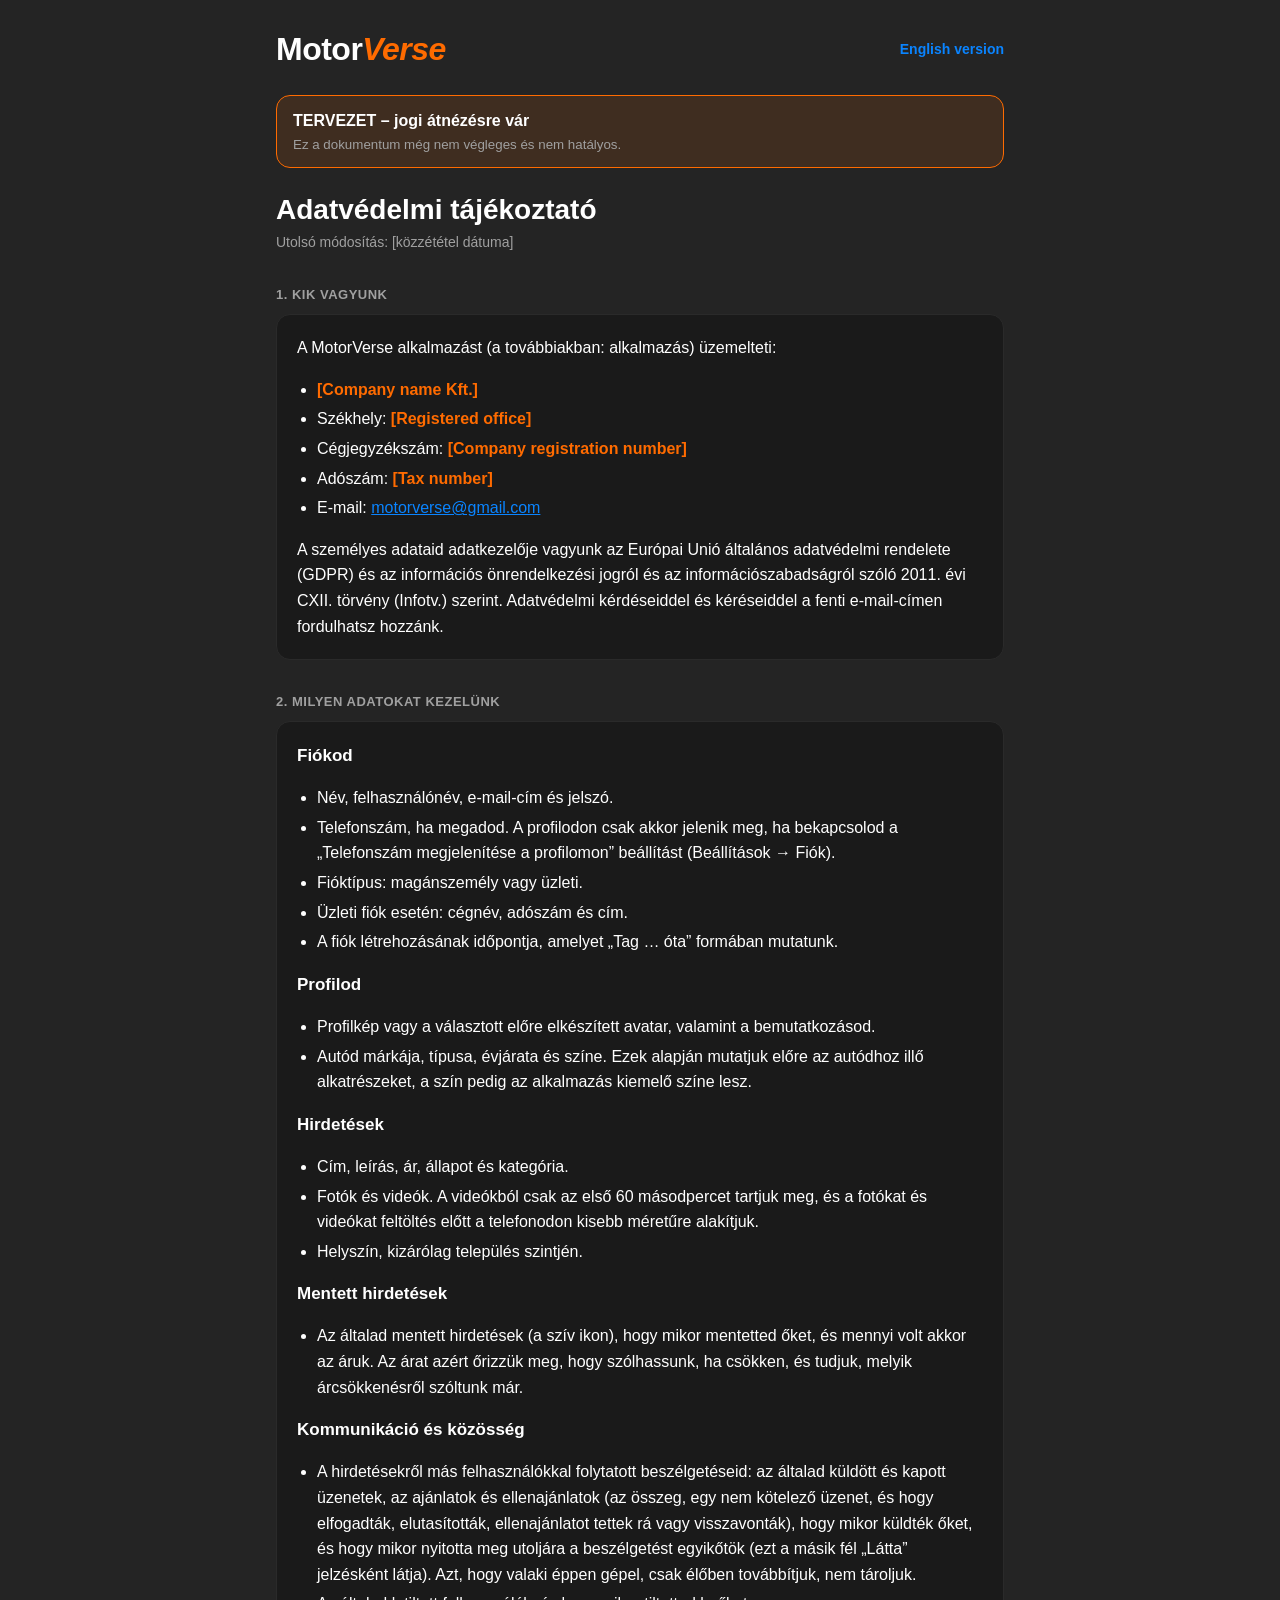
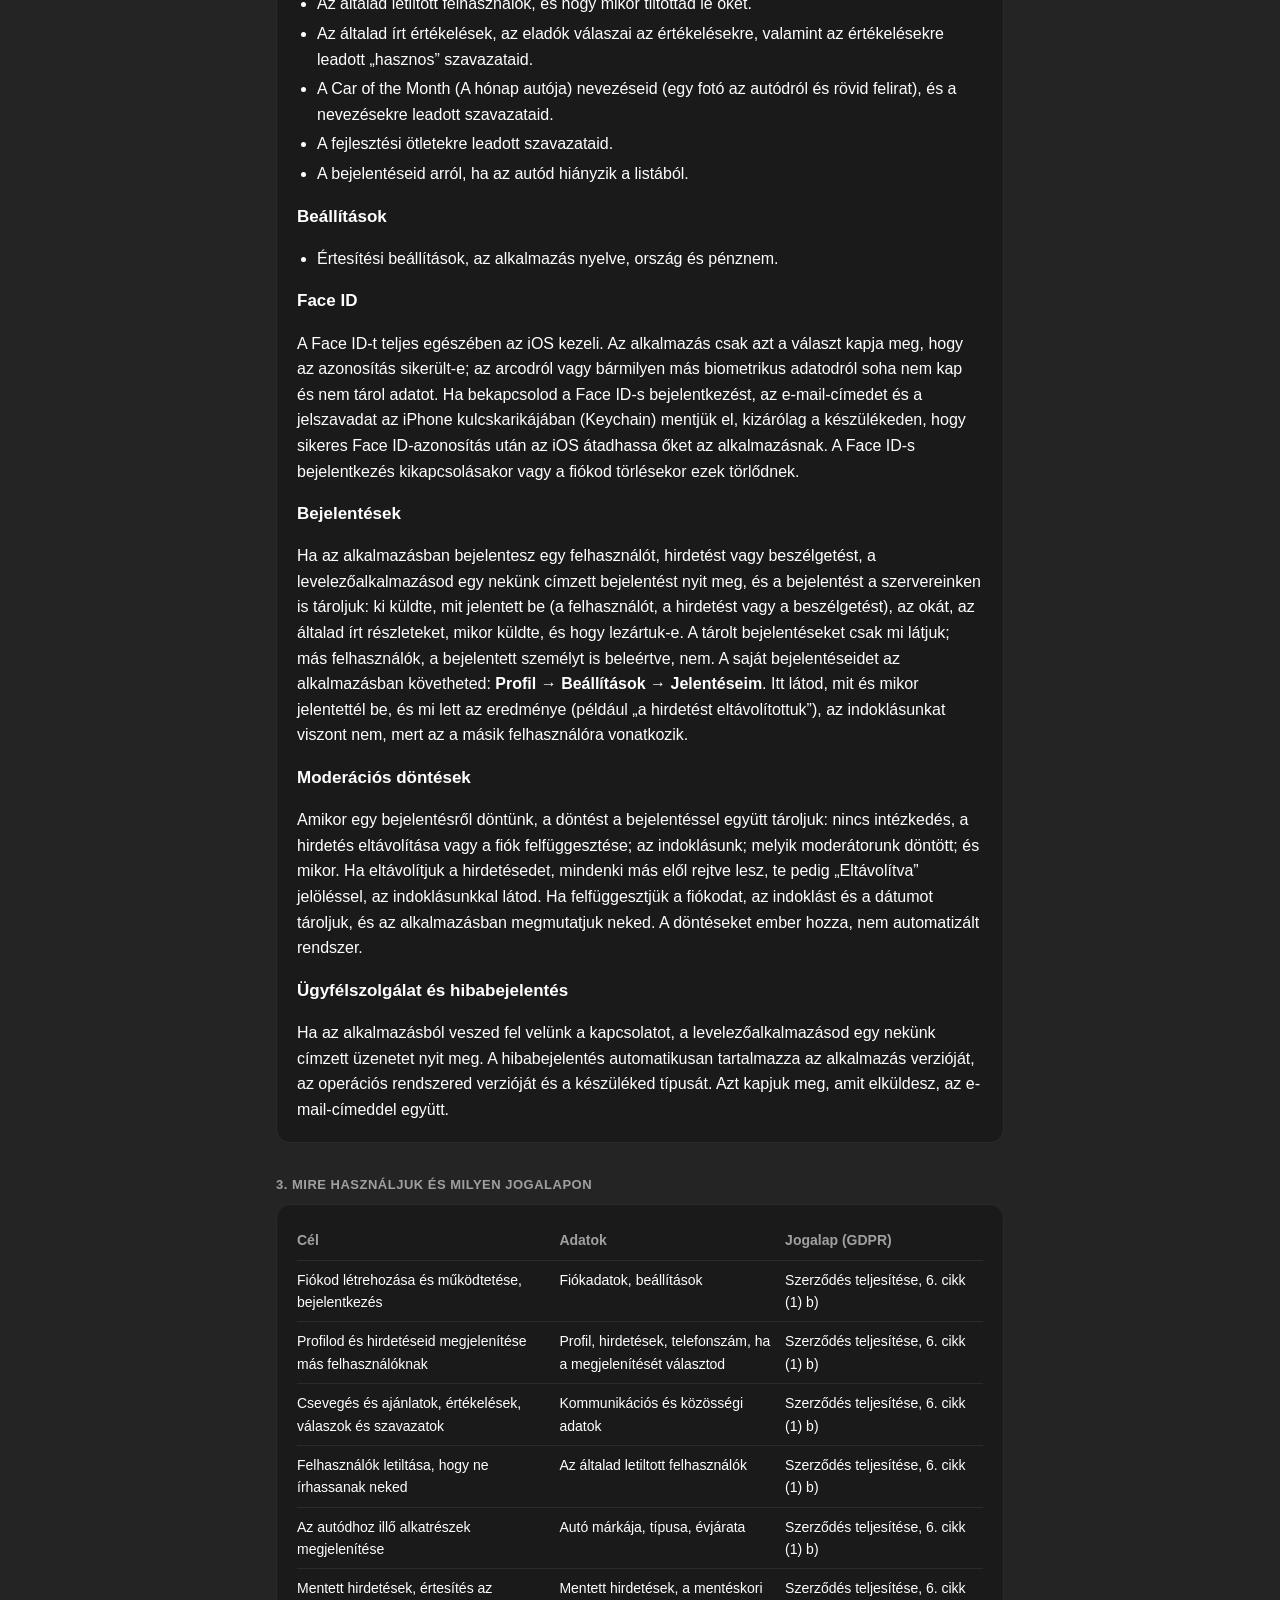
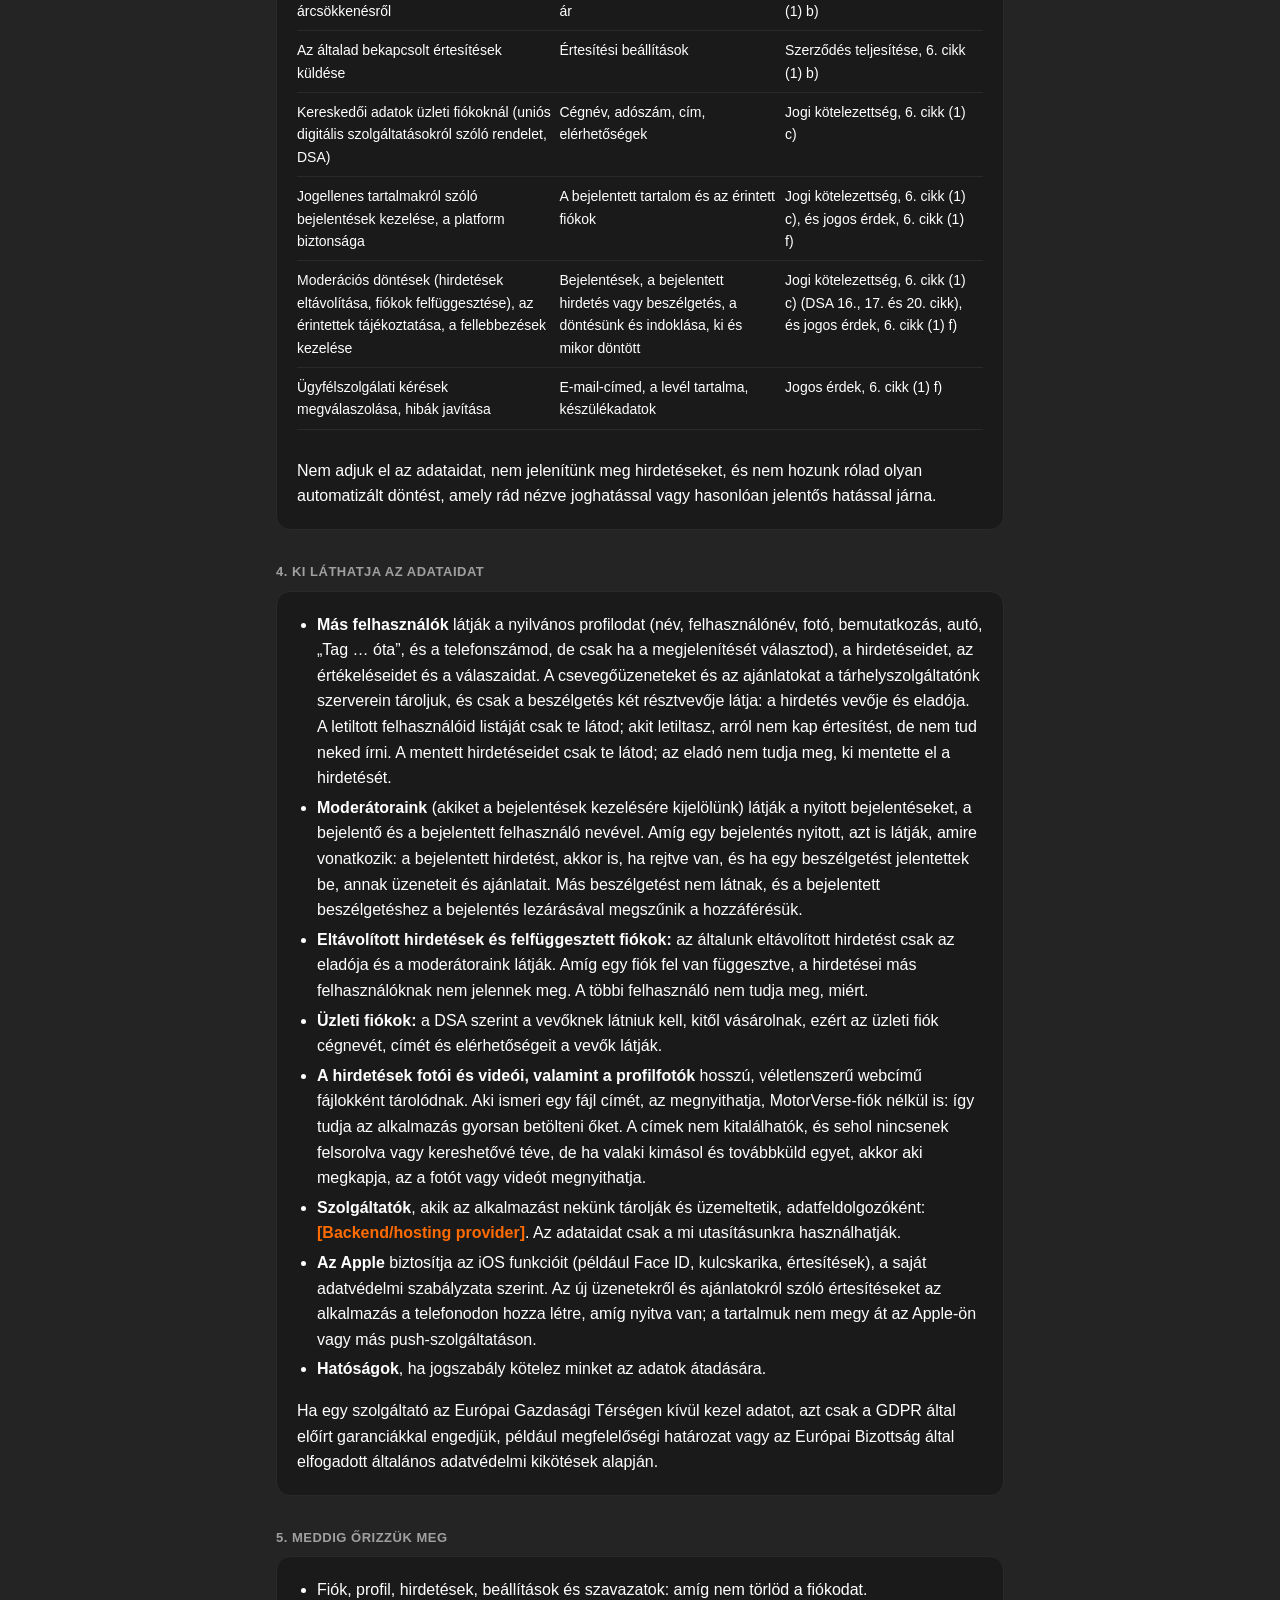
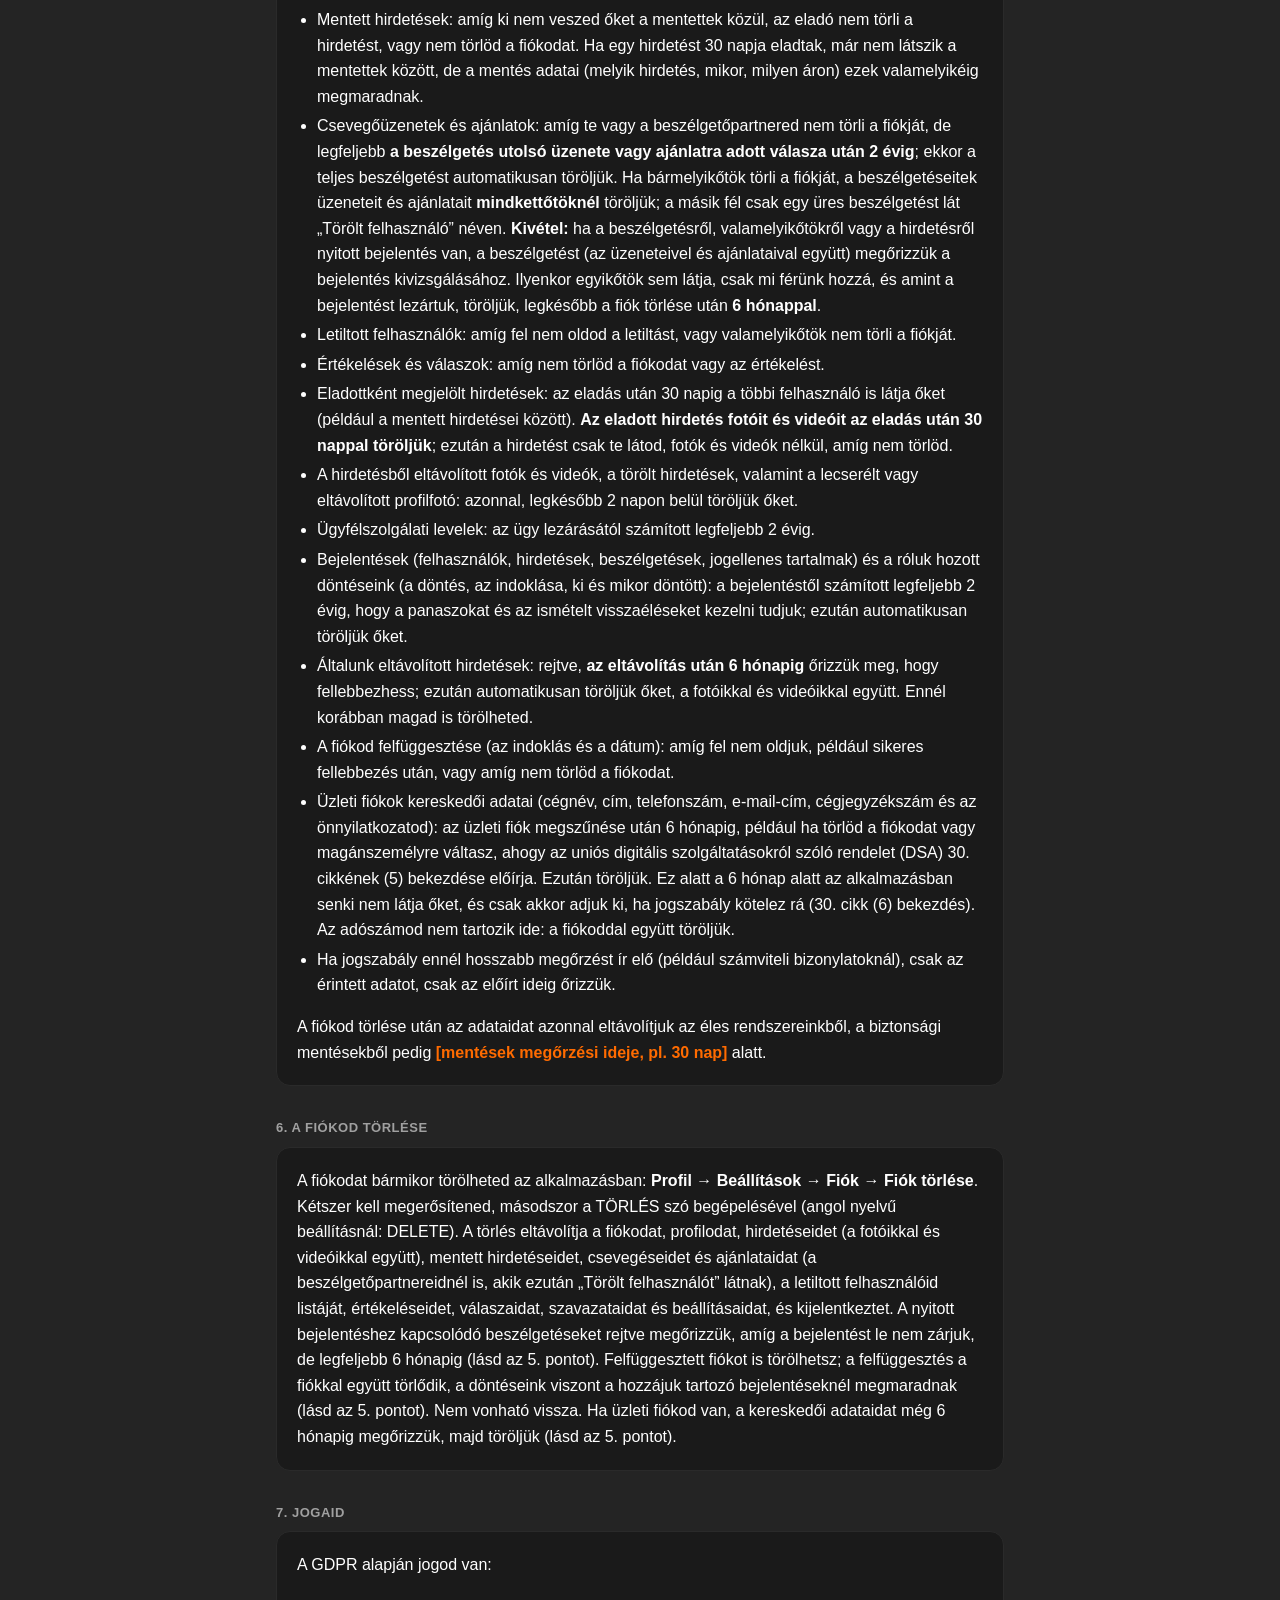
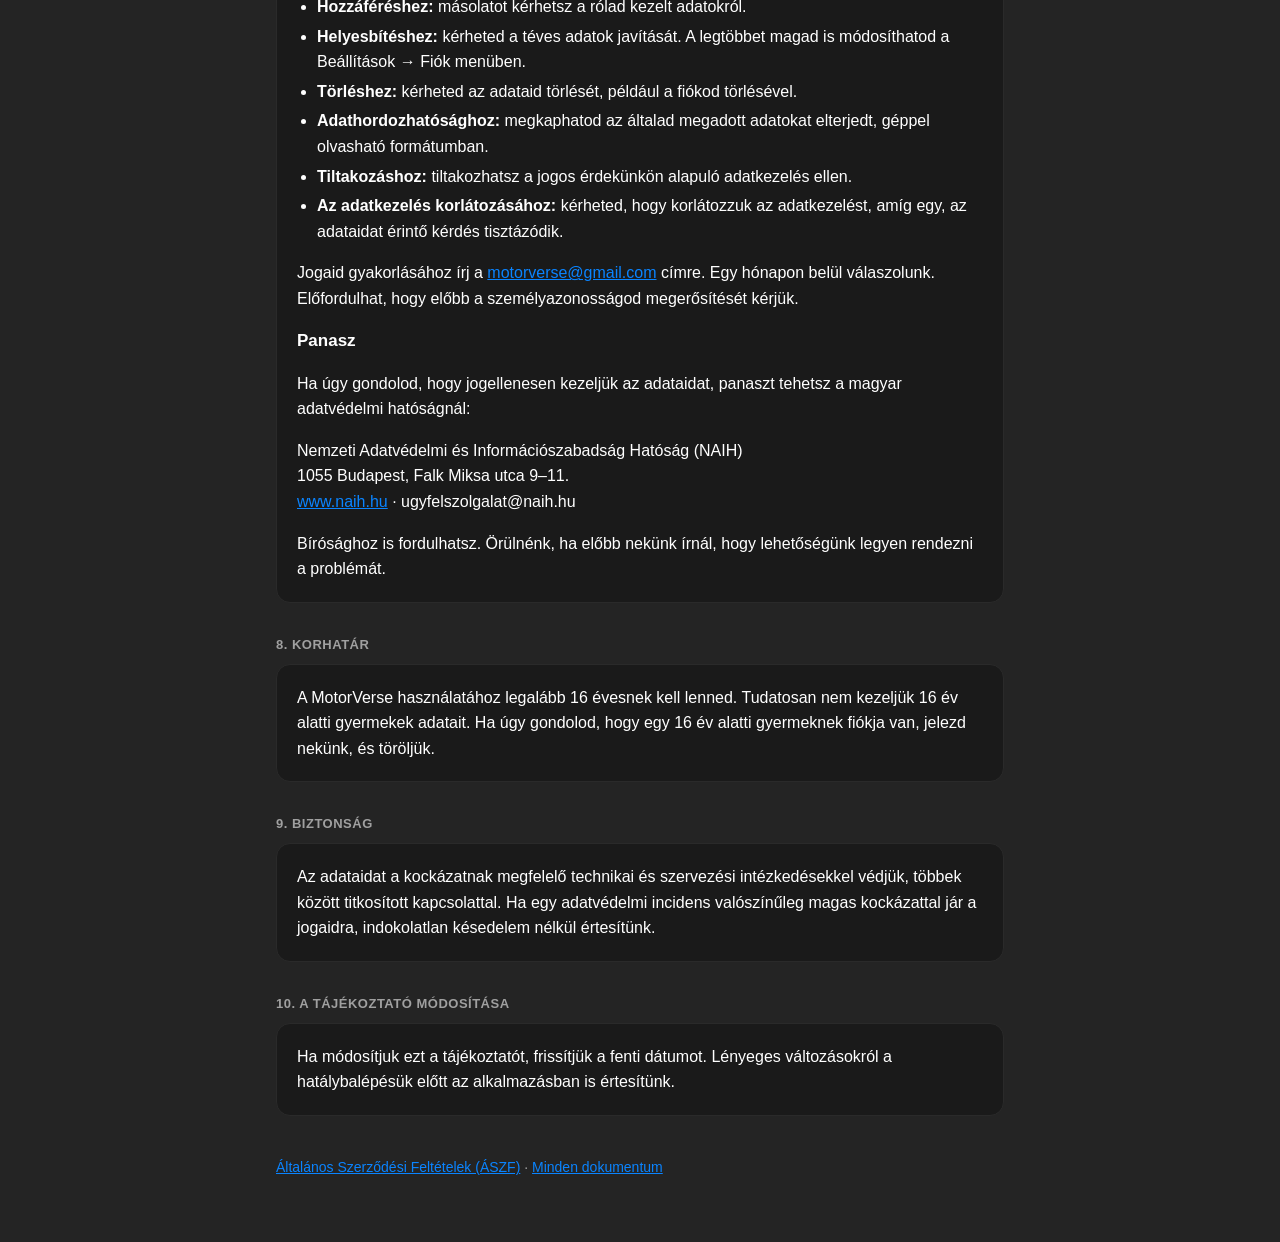
==== commit adcb1417: "Privacy policy and terms: moderation decisions, removed listings, suspensions, appeals Co-Authored-B" ====
--- a/privacy-hu.html
+++ b/privacy-hu.html
@@ -80,7 +80,10 @@
     <p>A Face ID-t teljes egészében az iOS kezeli. Az alkalmazás csak azt a választ kapja meg, hogy az azonosítás sikerült-e; az arcodról vagy bármilyen más biometrikus adatodról soha nem kap és nem tárol adatot. Ha bekapcsolod a Face ID-s bejelentkezést, az e-mail-címedet és a jelszavadat az iPhone kulcskarikájában (Keychain) mentjük el, kizárólag a készülékeden, hogy sikeres Face ID-azonosítás után az iOS átadhassa őket az alkalmazásnak. A Face ID-s bejelentkezés kikapcsolásakor vagy a fiókod törlésekor ezek törlődnek.</p>
 
     <h3>Bejelentések</h3>
-    <p>Ha az alkalmazásban bejelentesz egy felhasználót, hirdetést vagy beszélgetést, a levelezőalkalmazásod egy nekünk címzett bejelentést nyit meg, és a bejelentést a szervereinken is tároljuk: ki küldte, mit jelentett be (a felhasználót, a hirdetést vagy a beszélgetést), az okát, az általad írt részleteket, mikor küldte, és hogy lezártuk-e. A tárolt bejelentéseket csak mi látjuk; más felhasználók, a bejelentett személyt is beleértve, nem.</p>
+    <p>Ha az alkalmazásban bejelentesz egy felhasználót, hirdetést vagy beszélgetést, a levelezőalkalmazásod egy nekünk címzett bejelentést nyit meg, és a bejelentést a szervereinken is tároljuk: ki küldte, mit jelentett be (a felhasználót, a hirdetést vagy a beszélgetést), az okát, az általad írt részleteket, mikor küldte, és hogy lezártuk-e. A tárolt bejelentéseket csak mi látjuk; más felhasználók, a bejelentett személyt is beleértve, nem. A saját bejelentéseidet az alkalmazásban követheted: <strong>Profil → Beállítások → Jelentéseim</strong>. Itt látod, mit és mikor jelentettél be, és mi lett az eredménye (például „a hirdetést eltávolítottuk”), az indoklásunkat viszont nem, mert az a másik felhasználóra vonatkozik.</p>
+
+    <h3>Moderációs döntések</h3>
+    <p>Amikor egy bejelentésről döntünk, a döntést a bejelentéssel együtt tároljuk: nincs intézkedés, a hirdetés eltávolítása vagy a fiók felfüggesztése; az indoklásunk; melyik moderátorunk döntött; és mikor. Ha eltávolítjuk a hirdetésedet, mindenki más elől rejtve lesz, te pedig „Eltávolítva” jelöléssel, az indoklásunkkal látod. Ha felfüggesztjük a fiókodat, az indoklást és a dátumot tároljuk, és az alkalmazásban megmutatjuk neked. A döntéseket ember hozza, nem automatizált rendszer.</p>
 
     <h3>Ügyfélszolgálat és hibabejelentés</h3>
     <p>Ha az alkalmazásból veszed fel velünk a kapcsolatot, a levelezőalkalmazásod egy nekünk címzett üzenetet nyit meg. A hibabejelentés automatikusan tartalmazza az alkalmazás verzióját, az operációs rendszered verzióját és a készüléked típusát. Azt kapjuk meg, amit elküldesz, az e-mail-címeddel együtt.</p>
@@ -101,6 +104,7 @@
           <tr><td>Az általad bekapcsolt értesítések küldése</td><td>Értesítési beállítások</td><td>Szerződés teljesítése, 6. cikk (1) b)</td></tr>
           <tr><td>Kereskedői adatok üzleti fiókoknál (uniós digitális szolgáltatásokról szóló rendelet, DSA)</td><td>Cégnév, adószám, cím, elérhetőségek</td><td>Jogi kötelezettség, 6. cikk (1) c)</td></tr>
           <tr><td>Jogellenes tartalmakról szóló bejelentések kezelése, a platform biztonsága</td><td>A bejelentett tartalom és az érintett fiókok</td><td>Jogi kötelezettség, 6. cikk (1) c), és jogos érdek, 6. cikk (1) f)</td></tr>
+          <tr><td>Moderációs döntések (hirdetések eltávolítása, fiókok felfüggesztése), az érintettek tájékoztatása, a fellebbezések kezelése</td><td>Bejelentések, a bejelentett hirdetés vagy beszélgetés, a döntésünk és indoklása, ki és mikor döntött</td><td>Jogi kötelezettség, 6. cikk (1) c) (DSA 16., 17. és 20. cikk), és jogos érdek, 6. cikk (1) f)</td></tr>
           <tr><td>Ügyfélszolgálati kérések megválaszolása, hibák javítása</td><td>E-mail-címed, a levél tartalma, készülékadatok</td><td>Jogos érdek, 6. cikk (1) f)</td></tr>
         </tbody>
       </table>
@@ -112,6 +116,8 @@
   <section>
     <ul>
       <li><strong>Más felhasználók</strong> látják a nyilvános profilodat (név, felhasználónév, fotó, bemutatkozás, autó, „Tag … óta”, és a telefonszámod, de csak ha a megjelenítését választod), a hirdetéseidet, az értékeléseidet és a válaszaidat. A csevegőüzeneteket és az ajánlatokat a tárhelyszolgáltatónk szerverein tároljuk, és csak a beszélgetés két résztvevője látja: a hirdetés vevője és eladója. A letiltott felhasználóid listáját csak te látod; akit letiltasz, arról nem kap értesítést, de nem tud neked írni. A mentett hirdetéseidet csak te látod; az eladó nem tudja meg, ki mentette el a hirdetését.</li>
+      <li><strong>Moderátoraink</strong> (akiket a bejelentések kezelésére kijelölünk) látják a nyitott bejelentéseket, a bejelentő és a bejelentett felhasználó nevével. Amíg egy bejelentés nyitott, azt is látják, amire vonatkozik: a bejelentett hirdetést, akkor is, ha rejtve van, és ha egy beszélgetést jelentettek be, annak üzeneteit és ajánlatait. Más beszélgetést nem látnak, és a bejelentett beszélgetéshez a bejelentés lezárásával megszűnik a hozzáférésük.</li>
+      <li><strong>Eltávolított hirdetések és felfüggesztett fiókok:</strong> az általunk eltávolított hirdetést csak az eladója és a moderátoraink látják. Amíg egy fiók fel van függesztve, a hirdetései más felhasználóknak nem jelennek meg. A többi felhasználó nem tudja meg, miért.</li>
       <li><strong>Üzleti fiókok:</strong> a DSA szerint a vevőknek látniuk kell, kitől vásárolnak, ezért az üzleti fiók cégnevét, címét és elérhetőségeit a vevők látják.</li>
       <li><strong>A hirdetések fotói és videói, valamint a profilfotók</strong> hosszú, véletlenszerű webcímű fájlokként tárolódnak. Aki ismeri egy fájl címét, az megnyithatja, MotorVerse-fiók nélkül is: így tudja az alkalmazás gyorsan betölteni őket. A címek nem kitalálhatók, és sehol nincsenek felsorolva vagy kereshetővé téve, de ha valaki kimásol és továbbküld egyet, akkor aki megkapja, az a fotót vagy videót megnyithatja.</li>
       <li><strong>Szolgáltatók</strong>, akik az alkalmazást nekünk tárolják és üzemeltetik, adatfeldolgozóként: <span class="placeholder">[Backend/hosting provider]</span>. Az adataidat csak a mi utasításunkra használhatják.</li>
@@ -132,7 +138,9 @@
       <li>Eladottként megjelölt hirdetések: az eladás után 30 napig a többi felhasználó is látja őket (például a mentett hirdetései között). <strong>Az eladott hirdetés fotóit és videóit az eladás után 30 nappal töröljük</strong>; ezután a hirdetést csak te látod, fotók és videók nélkül, amíg nem törlöd.</li>
       <li>A hirdetésből eltávolított fotók és videók, a törölt hirdetések, valamint a lecserélt vagy eltávolított profilfotó: azonnal, legkésőbb 2 napon belül töröljük őket.</li>
       <li>Ügyfélszolgálati levelek: az ügy lezárásától számított legfeljebb 2 évig.</li>
-      <li>Bejelentések (felhasználók, hirdetések, beszélgetések, jogellenes tartalmak) és a róluk hozott döntéseink: a bejelentéstől számított legfeljebb 2 évig, hogy a panaszokat és az ismételt visszaéléseket kezelni tudjuk; ezután automatikusan töröljük őket.</li>
+      <li>Bejelentések (felhasználók, hirdetések, beszélgetések, jogellenes tartalmak) és a róluk hozott döntéseink (a döntés, az indoklása, ki és mikor döntött): a bejelentéstől számított legfeljebb 2 évig, hogy a panaszokat és az ismételt visszaéléseket kezelni tudjuk; ezután automatikusan töröljük őket.</li>
+      <li>Általunk eltávolított hirdetések: rejtve, <strong>az eltávolítás után 6 hónapig</strong> őrizzük meg, hogy fellebbezhess; ezután automatikusan töröljük őket, a fotóikkal és videóikkal együtt. Ennél korábban magad is törölheted.</li>
+      <li>A fiókod felfüggesztése (az indoklás és a dátum): amíg fel nem oldjuk, például sikeres fellebbezés után, vagy amíg nem törlöd a fiókodat.</li>
       <li>Üzleti fiókok kereskedői adatai (cégnév, cím, telefonszám, e-mail-cím, cégjegyzékszám és az önnyilatkozatod): az üzleti fiók megszűnése után 6 hónapig, például ha törlöd a fiókodat vagy magánszemélyre váltasz, ahogy az uniós digitális szolgáltatásokról szóló rendelet (DSA) 30. cikkének (5) bekezdése előírja. Ezután töröljük. Ez alatt a 6 hónap alatt az alkalmazásban senki nem látja őket, és csak akkor adjuk ki, ha jogszabály kötelez rá (30. cikk (6) bekezdés). Az adószámod nem tartozik ide: a fiókoddal együtt töröljük.</li>
       <li>Ha jogszabály ennél hosszabb megőrzést ír elő (például számviteli bizonylatoknál), csak az érintett adatot, csak az előírt ideig őrizzük.</li>
     </ul>
@@ -141,7 +149,7 @@
 
   <h2>6. A fiókod törlése</h2>
   <section>
-    <p>A fiókodat bármikor törölheted az alkalmazásban: <strong>Profil → Beállítások → Fiók → Fiók törlése</strong>. Kétszer kell megerősítened, másodszor a TÖRLÉS szó begépelésével (angol nyelvű beállításnál: DELETE). A törlés eltávolítja a fiókodat, profilodat, hirdetéseidet (a fotóikkal és videóikkal együtt), mentett hirdetéseidet, csevegéseidet és ajánlataidat (a beszélgetőpartnereidnél is, akik ezután „Törölt felhasználót” látnak), a letiltott felhasználóid listáját, értékeléseidet, válaszaidat, szavazataidat és beállításaidat, és kijelentkeztet. A nyitott bejelentéshez kapcsolódó beszélgetéseket rejtve megőrizzük, amíg a bejelentést le nem zárjuk, de legfeljebb 6 hónapig (lásd az 5. pontot). Nem vonható vissza. Ha üzleti fiókod van, a kereskedői adataidat még 6 hónapig megőrizzük, majd töröljük (lásd az 5. pontot).</p>
+    <p>A fiókodat bármikor törölheted az alkalmazásban: <strong>Profil → Beállítások → Fiók → Fiók törlése</strong>. Kétszer kell megerősítened, másodszor a TÖRLÉS szó begépelésével (angol nyelvű beállításnál: DELETE). A törlés eltávolítja a fiókodat, profilodat, hirdetéseidet (a fotóikkal és videóikkal együtt), mentett hirdetéseidet, csevegéseidet és ajánlataidat (a beszélgetőpartnereidnél is, akik ezután „Törölt felhasználót” látnak), a letiltott felhasználóid listáját, értékeléseidet, válaszaidat, szavazataidat és beállításaidat, és kijelentkeztet. A nyitott bejelentéshez kapcsolódó beszélgetéseket rejtve megőrizzük, amíg a bejelentést le nem zárjuk, de legfeljebb 6 hónapig (lásd az 5. pontot). Felfüggesztett fiókot is törölhetsz; a felfüggesztés a fiókkal együtt törlődik, a döntéseink viszont a hozzájuk tartozó bejelentéseknél megmaradnak (lásd az 5. pontot). Nem vonható vissza. Ha üzleti fiókod van, a kereskedői adataidat még 6 hónapig megőrizzük, majd töröljük (lásd az 5. pontot).</p>
   </section>
 
   <h2>7. Jogaid</h2>
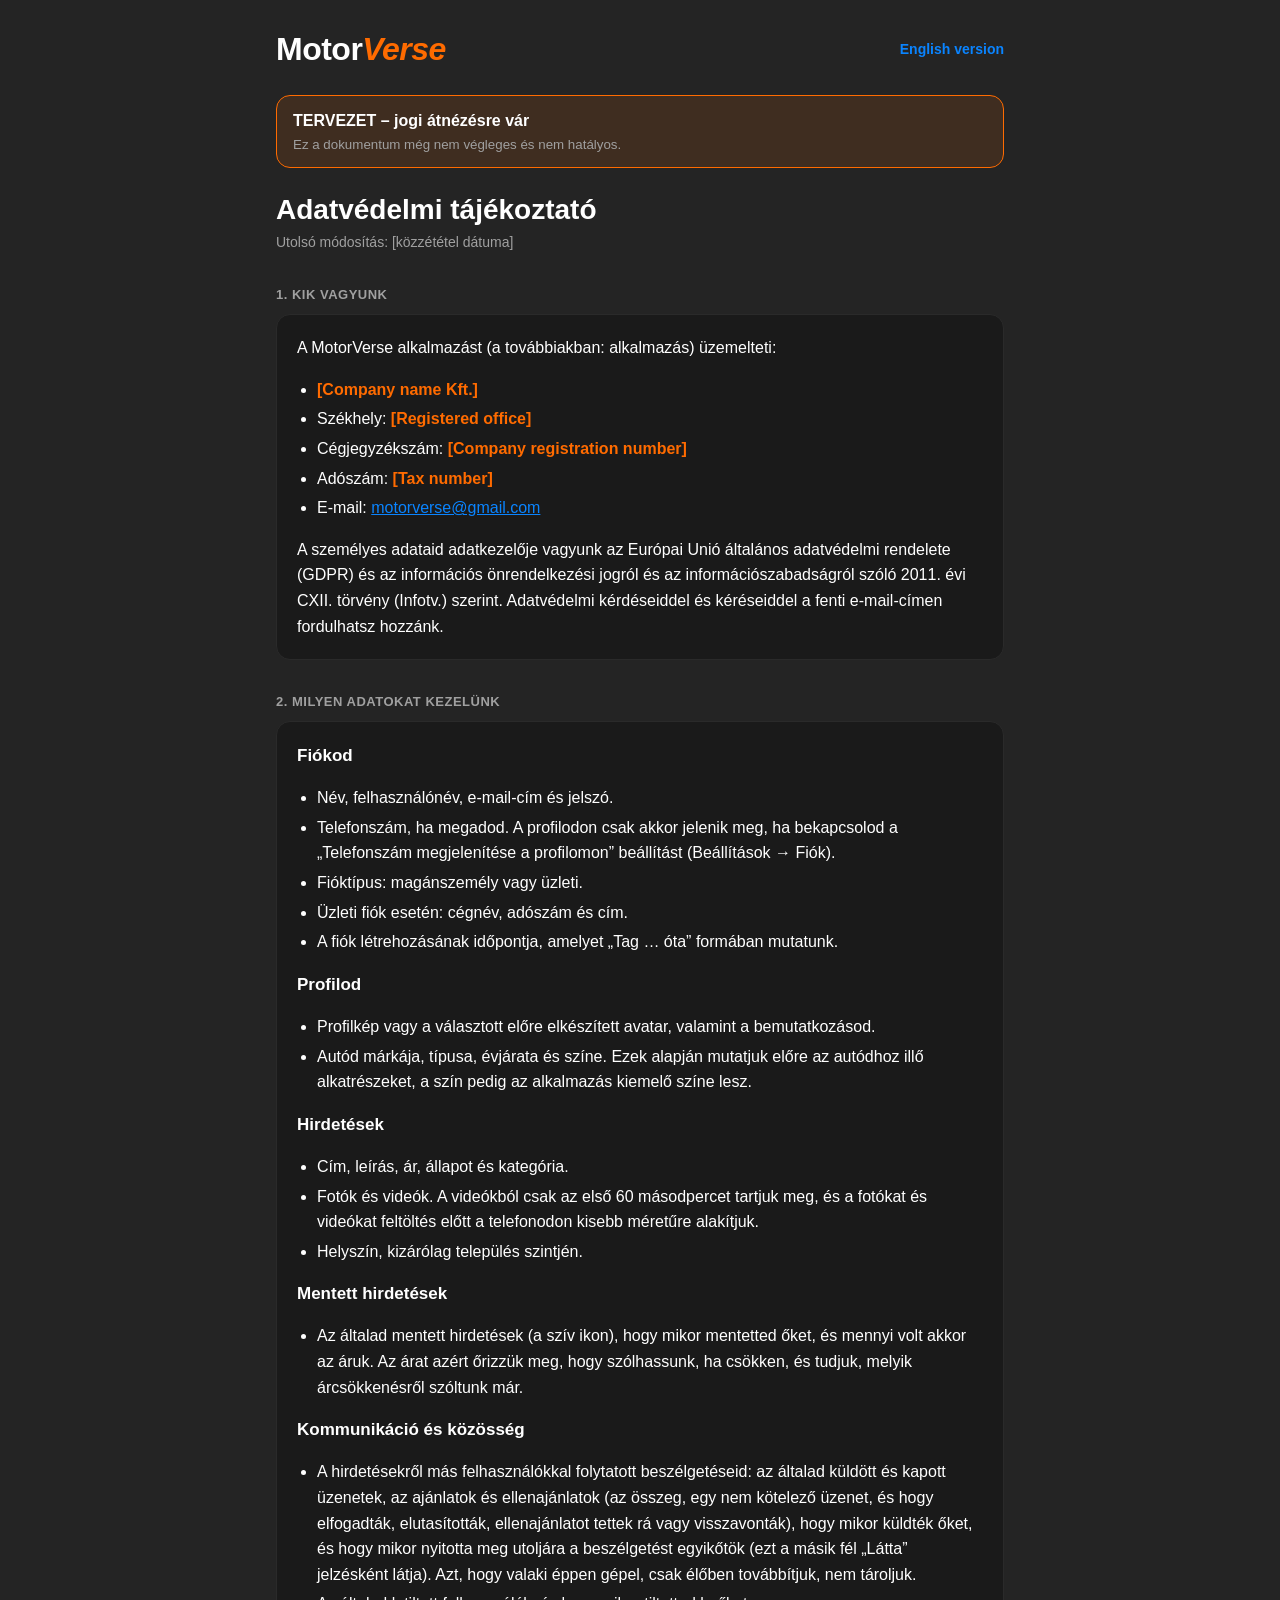
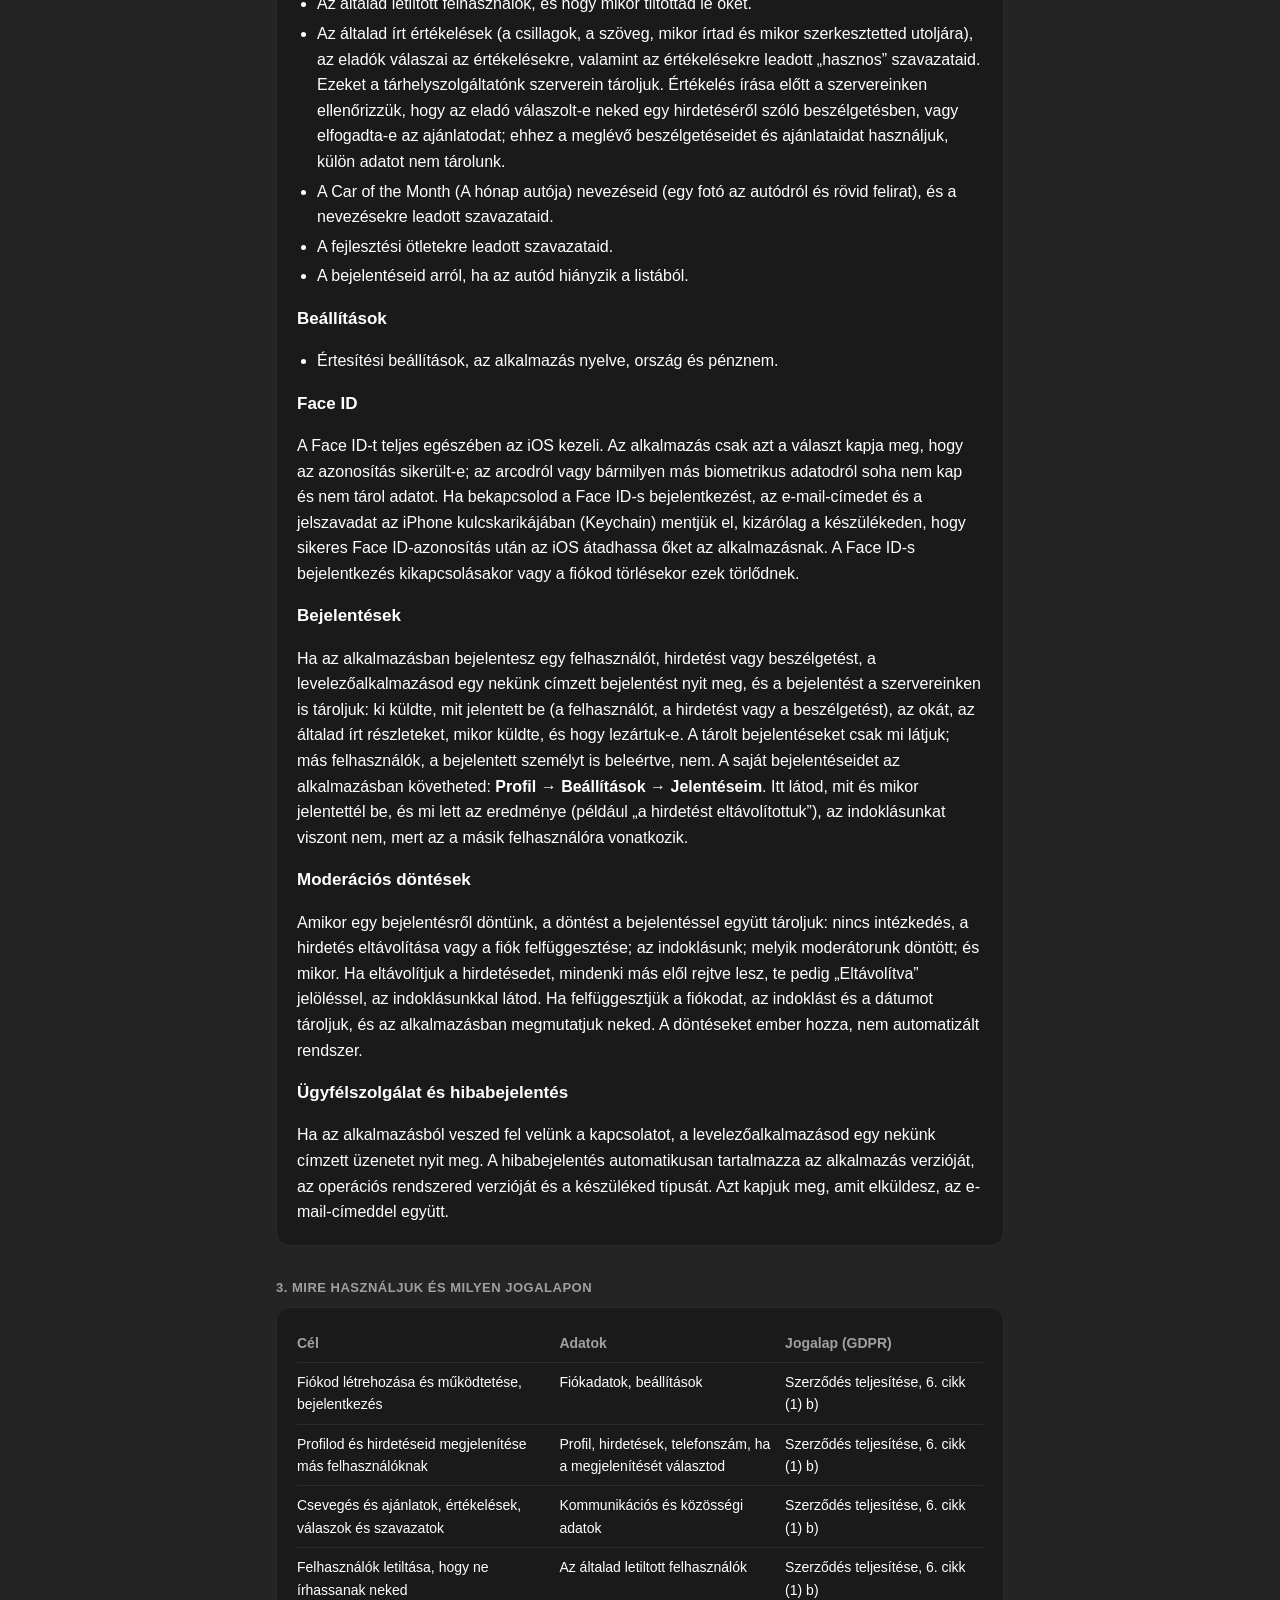
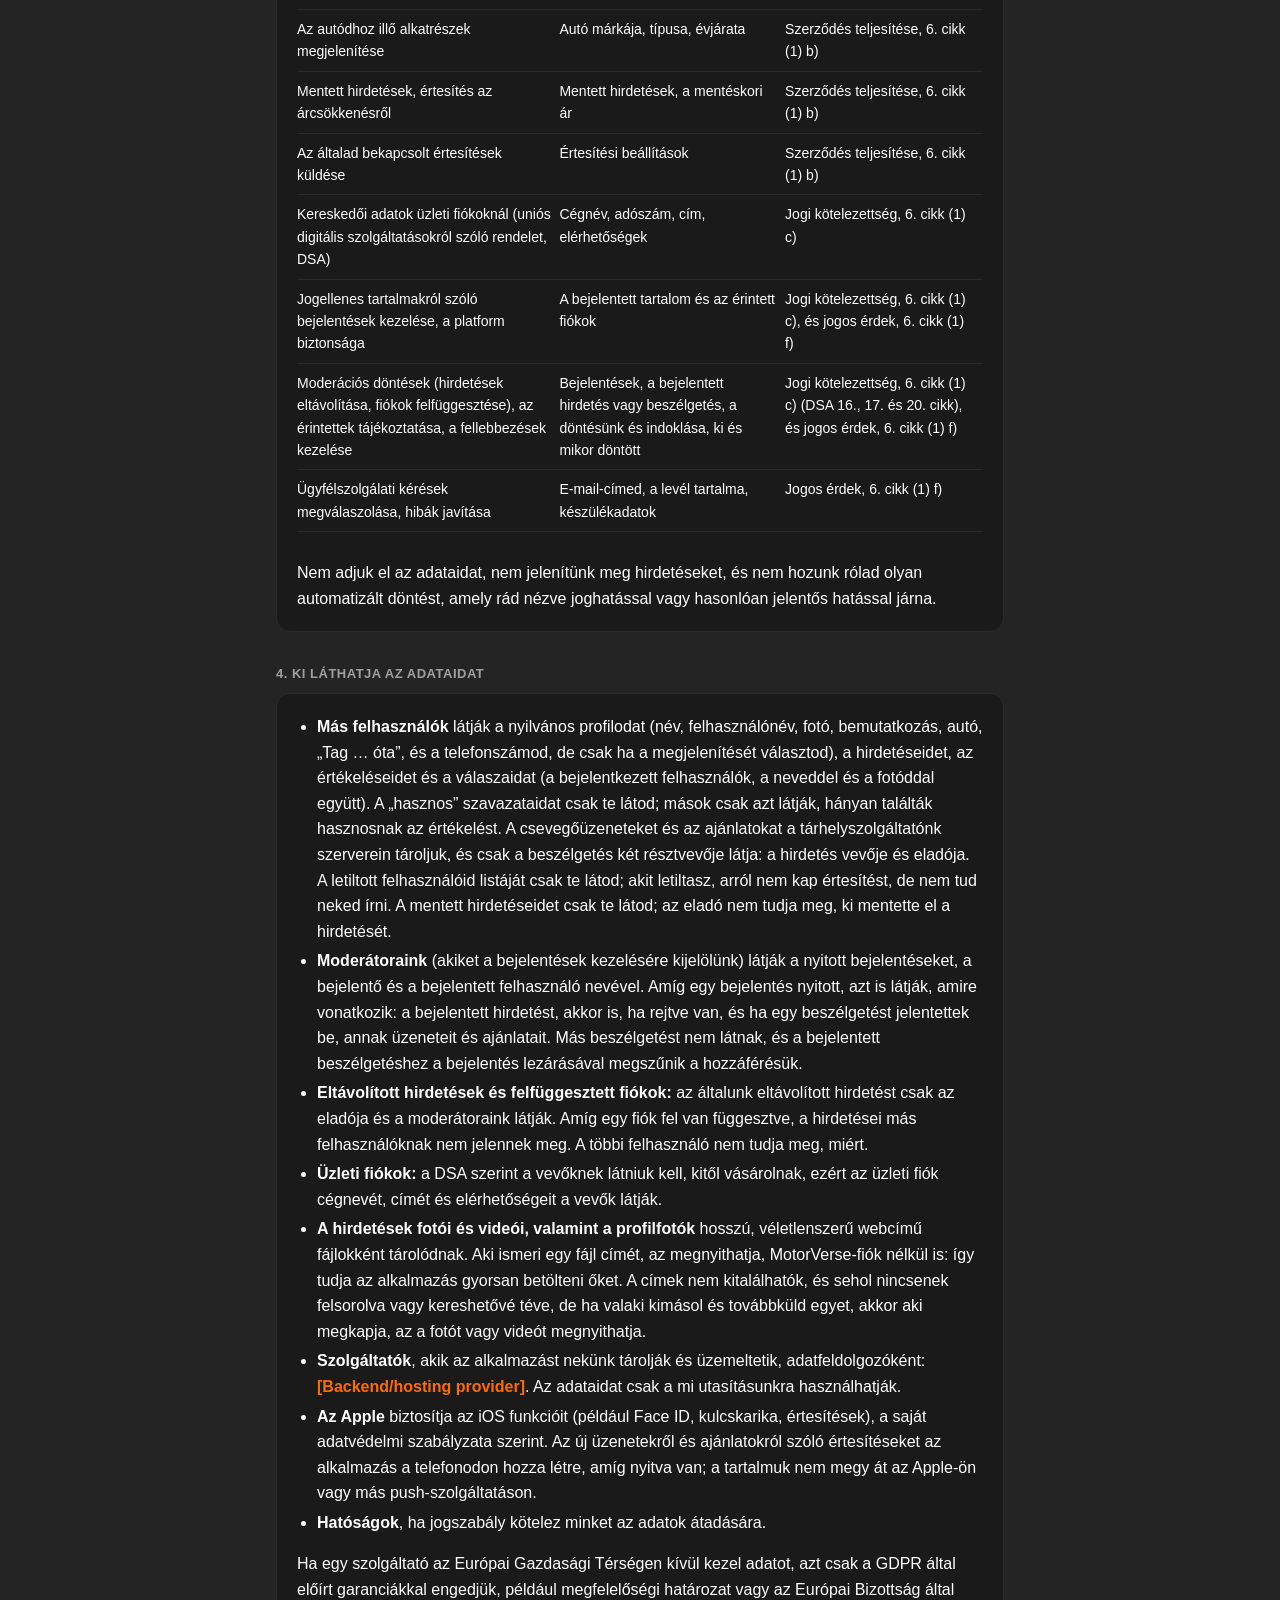
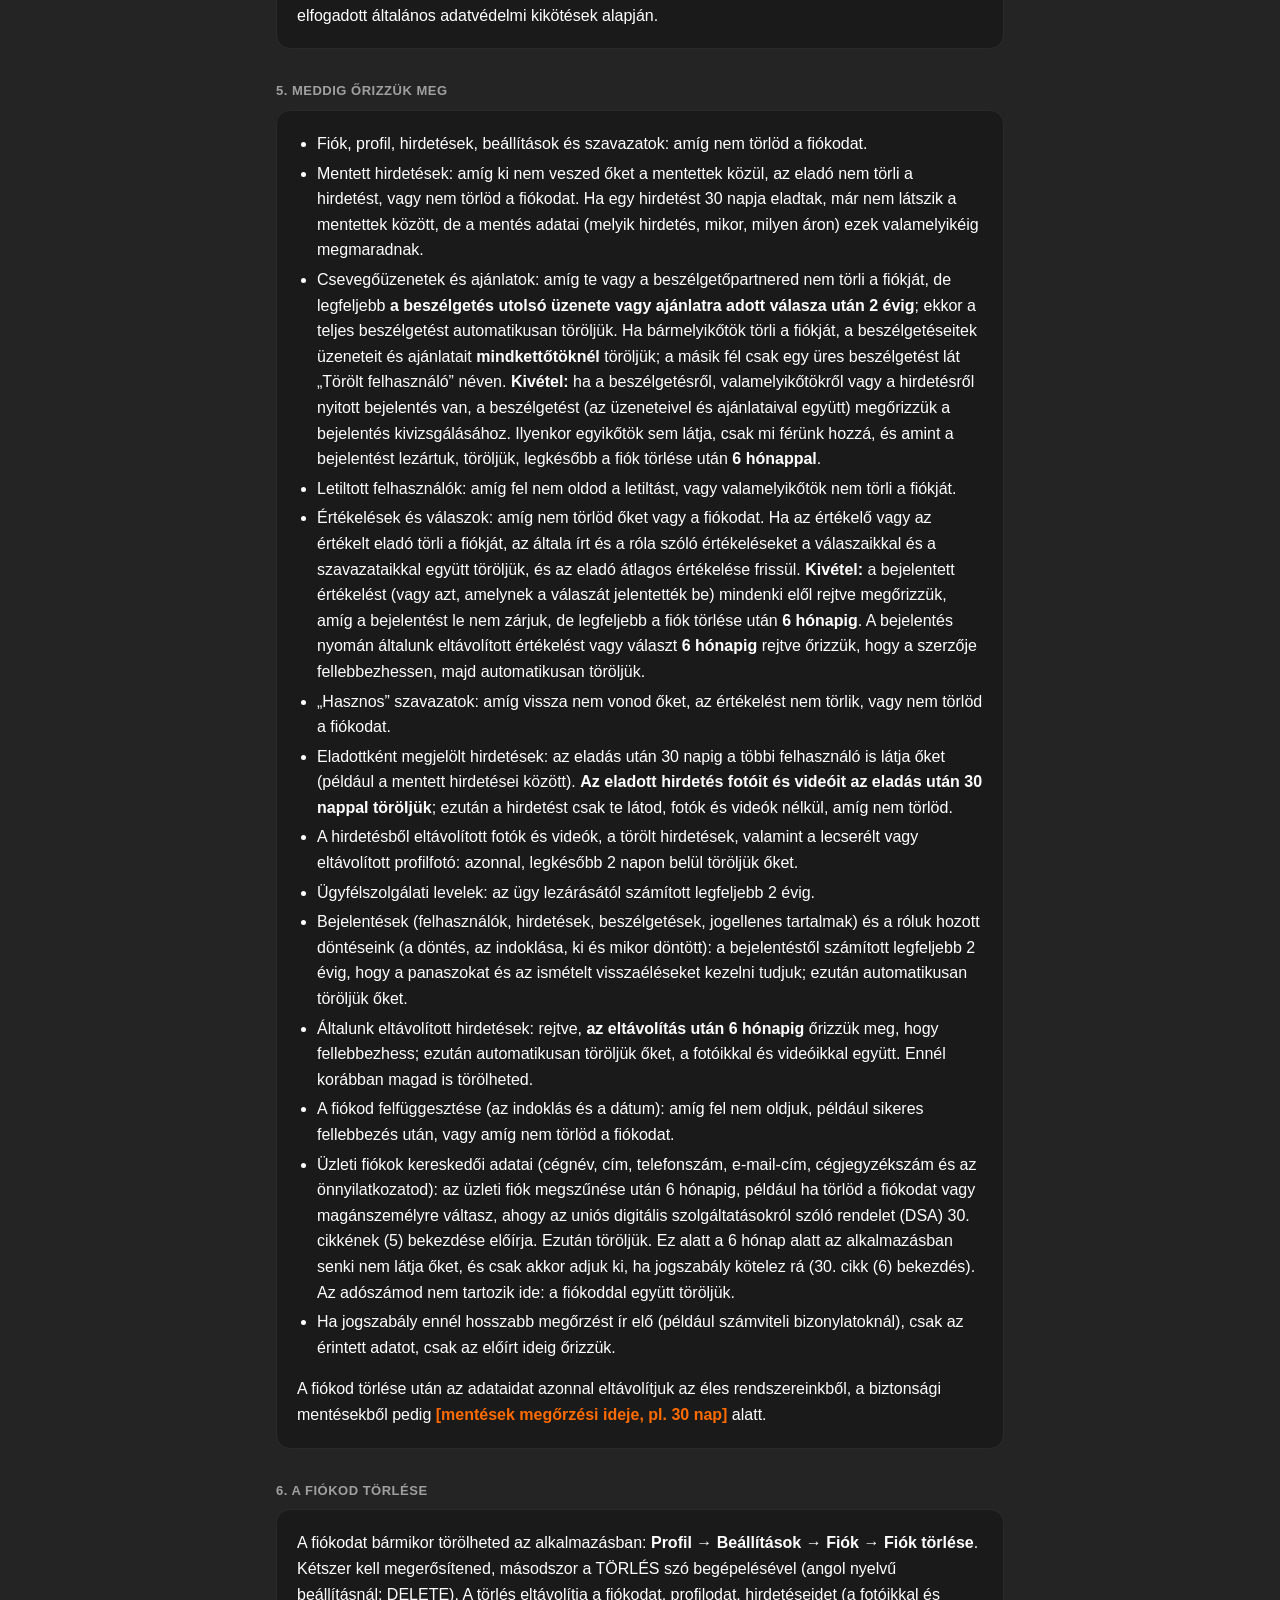
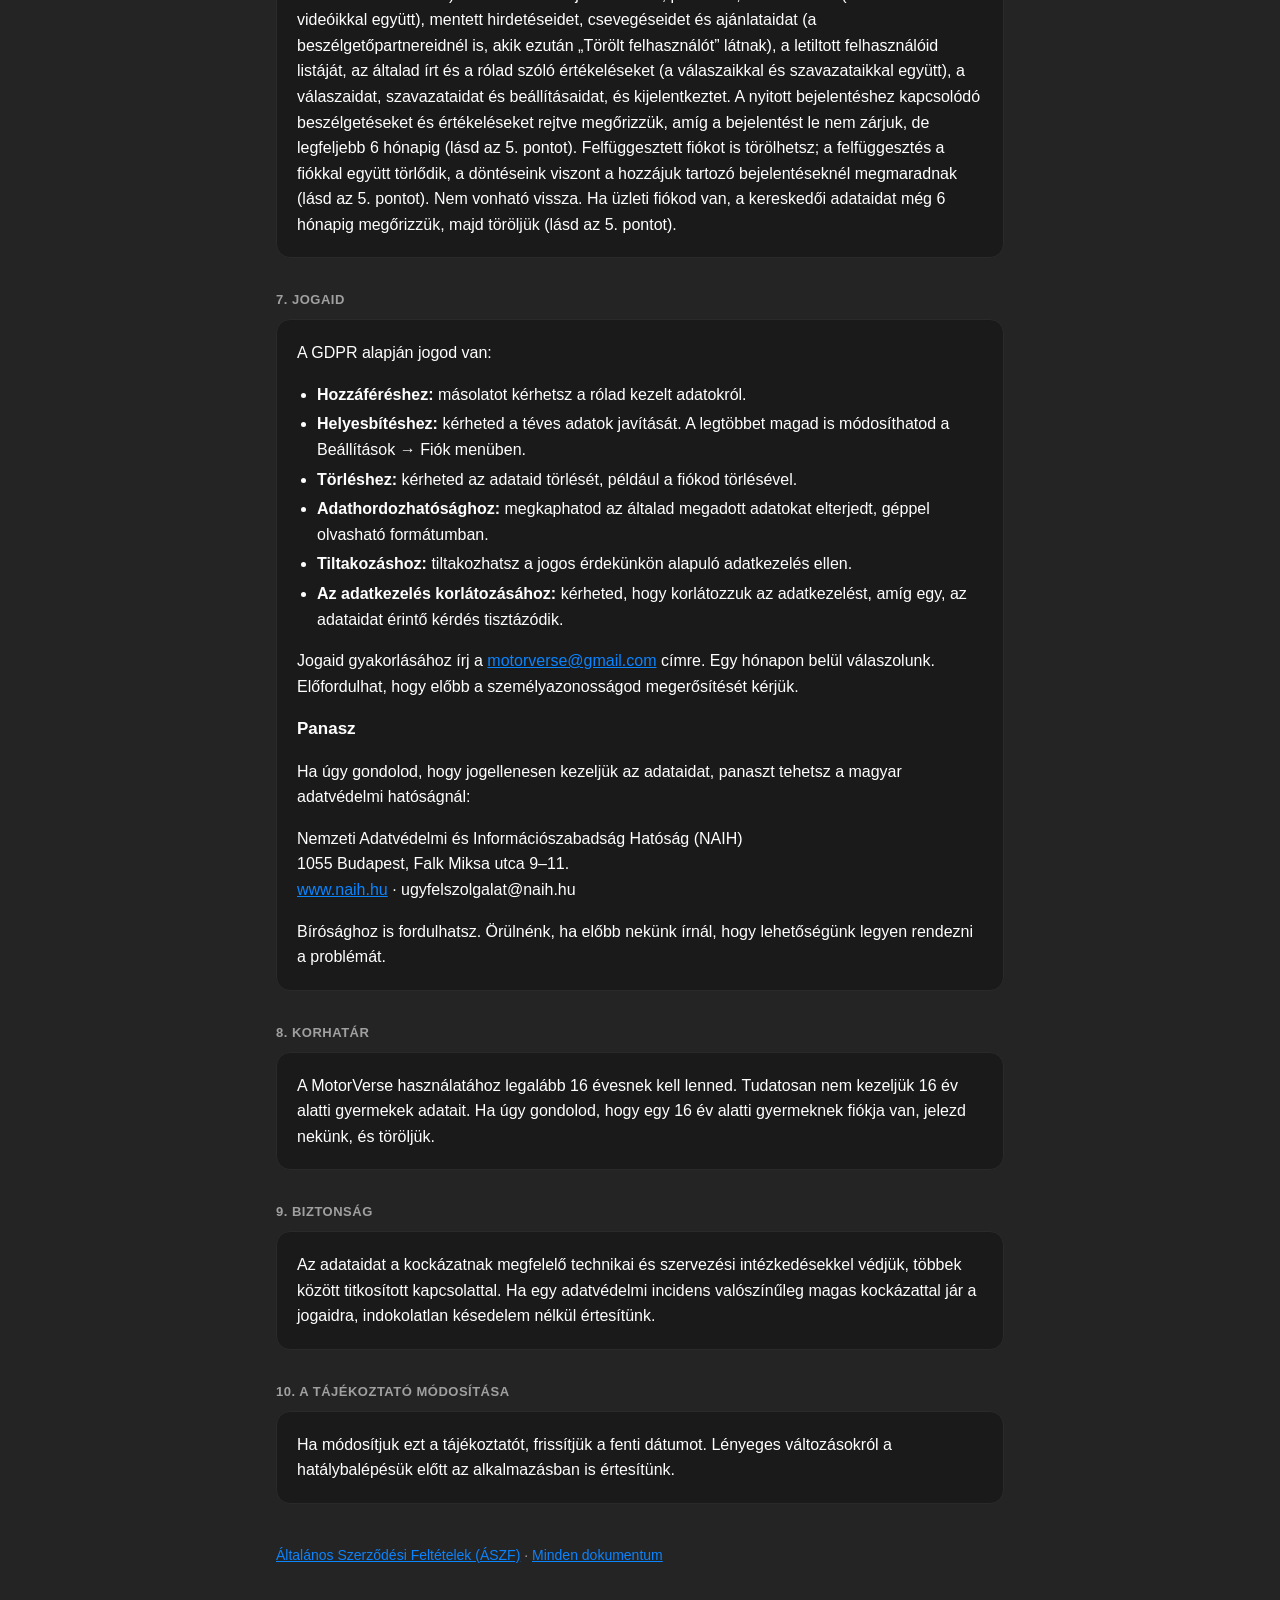
==== commit b045ad71: "Privacy policy and terms: reviews on the server, who can write them, deletion Co-Authored-By: Claude" ====
--- a/privacy-hu.html
+++ b/privacy-hu.html
@@ -65,7 +65,7 @@
     <ul>
       <li>A hirdetésekről más felhasználókkal folytatott beszélgetéseid: az általad küldött és kapott üzenetek, az ajánlatok és ellenajánlatok (az összeg, egy nem kötelező üzenet, és hogy elfogadták, elutasították, ellenajánlatot tettek rá vagy visszavonták), hogy mikor küldték őket, és hogy mikor nyitotta meg utoljára a beszélgetést egyikőtök (ezt a másik fél „Látta” jelzésként látja). Azt, hogy valaki éppen gépel, csak élőben továbbítjuk, nem tároljuk.</li>
       <li>Az általad letiltott felhasználók, és hogy mikor tiltottad le őket.</li>
-      <li>Az általad írt értékelések, az eladók válaszai az értékelésekre, valamint az értékelésekre leadott „hasznos” szavazataid.</li>
+      <li>Az általad írt értékelések (a csillagok, a szöveg, mikor írtad és mikor szerkesztetted utoljára), az eladók válaszai az értékelésekre, valamint az értékelésekre leadott „hasznos” szavazataid. Ezeket a tárhelyszolgáltatónk szerverein tároljuk. Értékelés írása előtt a szervereinken ellenőrizzük, hogy az eladó válaszolt-e neked egy hirdetéséről szóló beszélgetésben, vagy elfogadta-e az ajánlatodat; ehhez a meglévő beszélgetéseidet és ajánlataidat használjuk, külön adatot nem tárolunk.</li>
       <li>A Car of the Month (A hónap autója) nevezéseid (egy fotó az autódról és rövid felirat), és a nevezésekre leadott szavazataid.</li>
       <li>A fejlesztési ötletekre leadott szavazataid.</li>
       <li>A bejelentéseid arról, ha az autód hiányzik a listából.</li>
@@ -115,7 +115,7 @@
   <h2>4. Ki láthatja az adataidat</h2>
   <section>
     <ul>
-      <li><strong>Más felhasználók</strong> látják a nyilvános profilodat (név, felhasználónév, fotó, bemutatkozás, autó, „Tag … óta”, és a telefonszámod, de csak ha a megjelenítését választod), a hirdetéseidet, az értékeléseidet és a válaszaidat. A csevegőüzeneteket és az ajánlatokat a tárhelyszolgáltatónk szerverein tároljuk, és csak a beszélgetés két résztvevője látja: a hirdetés vevője és eladója. A letiltott felhasználóid listáját csak te látod; akit letiltasz, arról nem kap értesítést, de nem tud neked írni. A mentett hirdetéseidet csak te látod; az eladó nem tudja meg, ki mentette el a hirdetését.</li>
+      <li><strong>Más felhasználók</strong> látják a nyilvános profilodat (név, felhasználónév, fotó, bemutatkozás, autó, „Tag … óta”, és a telefonszámod, de csak ha a megjelenítését választod), a hirdetéseidet, az értékeléseidet és a válaszaidat (a bejelentkezett felhasználók, a neveddel és a fotóddal együtt). A „hasznos” szavazataidat csak te látod; mások csak azt látják, hányan találták hasznosnak az értékelést. A csevegőüzeneteket és az ajánlatokat a tárhelyszolgáltatónk szerverein tároljuk, és csak a beszélgetés két résztvevője látja: a hirdetés vevője és eladója. A letiltott felhasználóid listáját csak te látod; akit letiltasz, arról nem kap értesítést, de nem tud neked írni. A mentett hirdetéseidet csak te látod; az eladó nem tudja meg, ki mentette el a hirdetését.</li>
       <li><strong>Moderátoraink</strong> (akiket a bejelentések kezelésére kijelölünk) látják a nyitott bejelentéseket, a bejelentő és a bejelentett felhasználó nevével. Amíg egy bejelentés nyitott, azt is látják, amire vonatkozik: a bejelentett hirdetést, akkor is, ha rejtve van, és ha egy beszélgetést jelentettek be, annak üzeneteit és ajánlatait. Más beszélgetést nem látnak, és a bejelentett beszélgetéshez a bejelentés lezárásával megszűnik a hozzáférésük.</li>
       <li><strong>Eltávolított hirdetések és felfüggesztett fiókok:</strong> az általunk eltávolított hirdetést csak az eladója és a moderátoraink látják. Amíg egy fiók fel van függesztve, a hirdetései más felhasználóknak nem jelennek meg. A többi felhasználó nem tudja meg, miért.</li>
       <li><strong>Üzleti fiókok:</strong> a DSA szerint a vevőknek látniuk kell, kitől vásárolnak, ezért az üzleti fiók cégnevét, címét és elérhetőségeit a vevők látják.</li>
@@ -134,7 +134,8 @@
       <li>Mentett hirdetések: amíg ki nem veszed őket a mentettek közül, az eladó nem törli a hirdetést, vagy nem törlöd a fiókodat. Ha egy hirdetést 30 napja eladtak, már nem látszik a mentettek között, de a mentés adatai (melyik hirdetés, mikor, milyen áron) ezek valamelyikéig megmaradnak.</li>
       <li>Csevegőüzenetek és ajánlatok: amíg te vagy a beszélgetőpartnered nem törli a fiókját, de legfeljebb <strong>a beszélgetés utolsó üzenete vagy ajánlatra adott válasza után 2 évig</strong>; ekkor a teljes beszélgetést automatikusan töröljük. Ha bármelyikőtök törli a fiókját, a beszélgetéseitek üzeneteit és ajánlatait <strong>mindkettőtöknél</strong> töröljük; a másik fél csak egy üres beszélgetést lát „Törölt felhasználó” néven. <strong>Kivétel:</strong> ha a beszélgetésről, valamelyikőtökről vagy a hirdetésről nyitott bejelentés van, a beszélgetést (az üzeneteivel és ajánlataival együtt) megőrizzük a bejelentés kivizsgálásához. Ilyenkor egyikőtök sem látja, csak mi férünk hozzá, és amint a bejelentést lezártuk, töröljük, legkésőbb a fiók törlése után <strong>6 hónappal</strong>.</li>
       <li>Letiltott felhasználók: amíg fel nem oldod a letiltást, vagy valamelyikőtök nem törli a fiókját.</li>
-      <li>Értékelések és válaszok: amíg nem törlöd a fiókodat vagy az értékelést.</li>
+      <li>Értékelések és válaszok: amíg nem törlöd őket vagy a fiókodat. Ha az értékelő vagy az értékelt eladó törli a fiókját, az általa írt és a róla szóló értékeléseket a válaszaikkal és a szavazataikkal együtt töröljük, és az eladó átlagos értékelése frissül. <strong>Kivétel:</strong> a bejelentett értékelést (vagy azt, amelynek a válaszát jelentették be) mindenki elől rejtve megőrizzük, amíg a bejelentést le nem zárjuk, de legfeljebb a fiók törlése után <strong>6 hónapig</strong>. A bejelentés nyomán általunk eltávolított értékelést vagy választ <strong>6 hónapig</strong> rejtve őrizzük, hogy a szerzője fellebbezhessen, majd automatikusan töröljük.</li>
+      <li>„Hasznos” szavazatok: amíg vissza nem vonod őket, az értékelést nem törlik, vagy nem törlöd a fiókodat.</li>
       <li>Eladottként megjelölt hirdetések: az eladás után 30 napig a többi felhasználó is látja őket (például a mentett hirdetései között). <strong>Az eladott hirdetés fotóit és videóit az eladás után 30 nappal töröljük</strong>; ezután a hirdetést csak te látod, fotók és videók nélkül, amíg nem törlöd.</li>
       <li>A hirdetésből eltávolított fotók és videók, a törölt hirdetések, valamint a lecserélt vagy eltávolított profilfotó: azonnal, legkésőbb 2 napon belül töröljük őket.</li>
       <li>Ügyfélszolgálati levelek: az ügy lezárásától számított legfeljebb 2 évig.</li>
@@ -149,7 +150,7 @@
 
   <h2>6. A fiókod törlése</h2>
   <section>
-    <p>A fiókodat bármikor törölheted az alkalmazásban: <strong>Profil → Beállítások → Fiók → Fiók törlése</strong>. Kétszer kell megerősítened, másodszor a TÖRLÉS szó begépelésével (angol nyelvű beállításnál: DELETE). A törlés eltávolítja a fiókodat, profilodat, hirdetéseidet (a fotóikkal és videóikkal együtt), mentett hirdetéseidet, csevegéseidet és ajánlataidat (a beszélgetőpartnereidnél is, akik ezután „Törölt felhasználót” látnak), a letiltott felhasználóid listáját, értékeléseidet, válaszaidat, szavazataidat és beállításaidat, és kijelentkeztet. A nyitott bejelentéshez kapcsolódó beszélgetéseket rejtve megőrizzük, amíg a bejelentést le nem zárjuk, de legfeljebb 6 hónapig (lásd az 5. pontot). Felfüggesztett fiókot is törölhetsz; a felfüggesztés a fiókkal együtt törlődik, a döntéseink viszont a hozzájuk tartozó bejelentéseknél megmaradnak (lásd az 5. pontot). Nem vonható vissza. Ha üzleti fiókod van, a kereskedői adataidat még 6 hónapig megőrizzük, majd töröljük (lásd az 5. pontot).</p>
+    <p>A fiókodat bármikor törölheted az alkalmazásban: <strong>Profil → Beállítások → Fiók → Fiók törlése</strong>. Kétszer kell megerősítened, másodszor a TÖRLÉS szó begépelésével (angol nyelvű beállításnál: DELETE). A törlés eltávolítja a fiókodat, profilodat, hirdetéseidet (a fotóikkal és videóikkal együtt), mentett hirdetéseidet, csevegéseidet és ajánlataidat (a beszélgetőpartnereidnél is, akik ezután „Törölt felhasználót” látnak), a letiltott felhasználóid listáját, az általad írt és a rólad szóló értékeléseket (a válaszaikkal és szavazataikkal együtt), a válaszaidat, szavazataidat és beállításaidat, és kijelentkeztet. A nyitott bejelentéshez kapcsolódó beszélgetéseket és értékeléseket rejtve megőrizzük, amíg a bejelentést le nem zárjuk, de legfeljebb 6 hónapig (lásd az 5. pontot). Felfüggesztett fiókot is törölhetsz; a felfüggesztés a fiókkal együtt törlődik, a döntéseink viszont a hozzájuk tartozó bejelentéseknél megmaradnak (lásd az 5. pontot). Nem vonható vissza. Ha üzleti fiókod van, a kereskedői adataidat még 6 hónapig megőrizzük, majd töröljük (lásd az 5. pontot).</p>
   </section>
 
   <h2>7. Jogaid</h2>
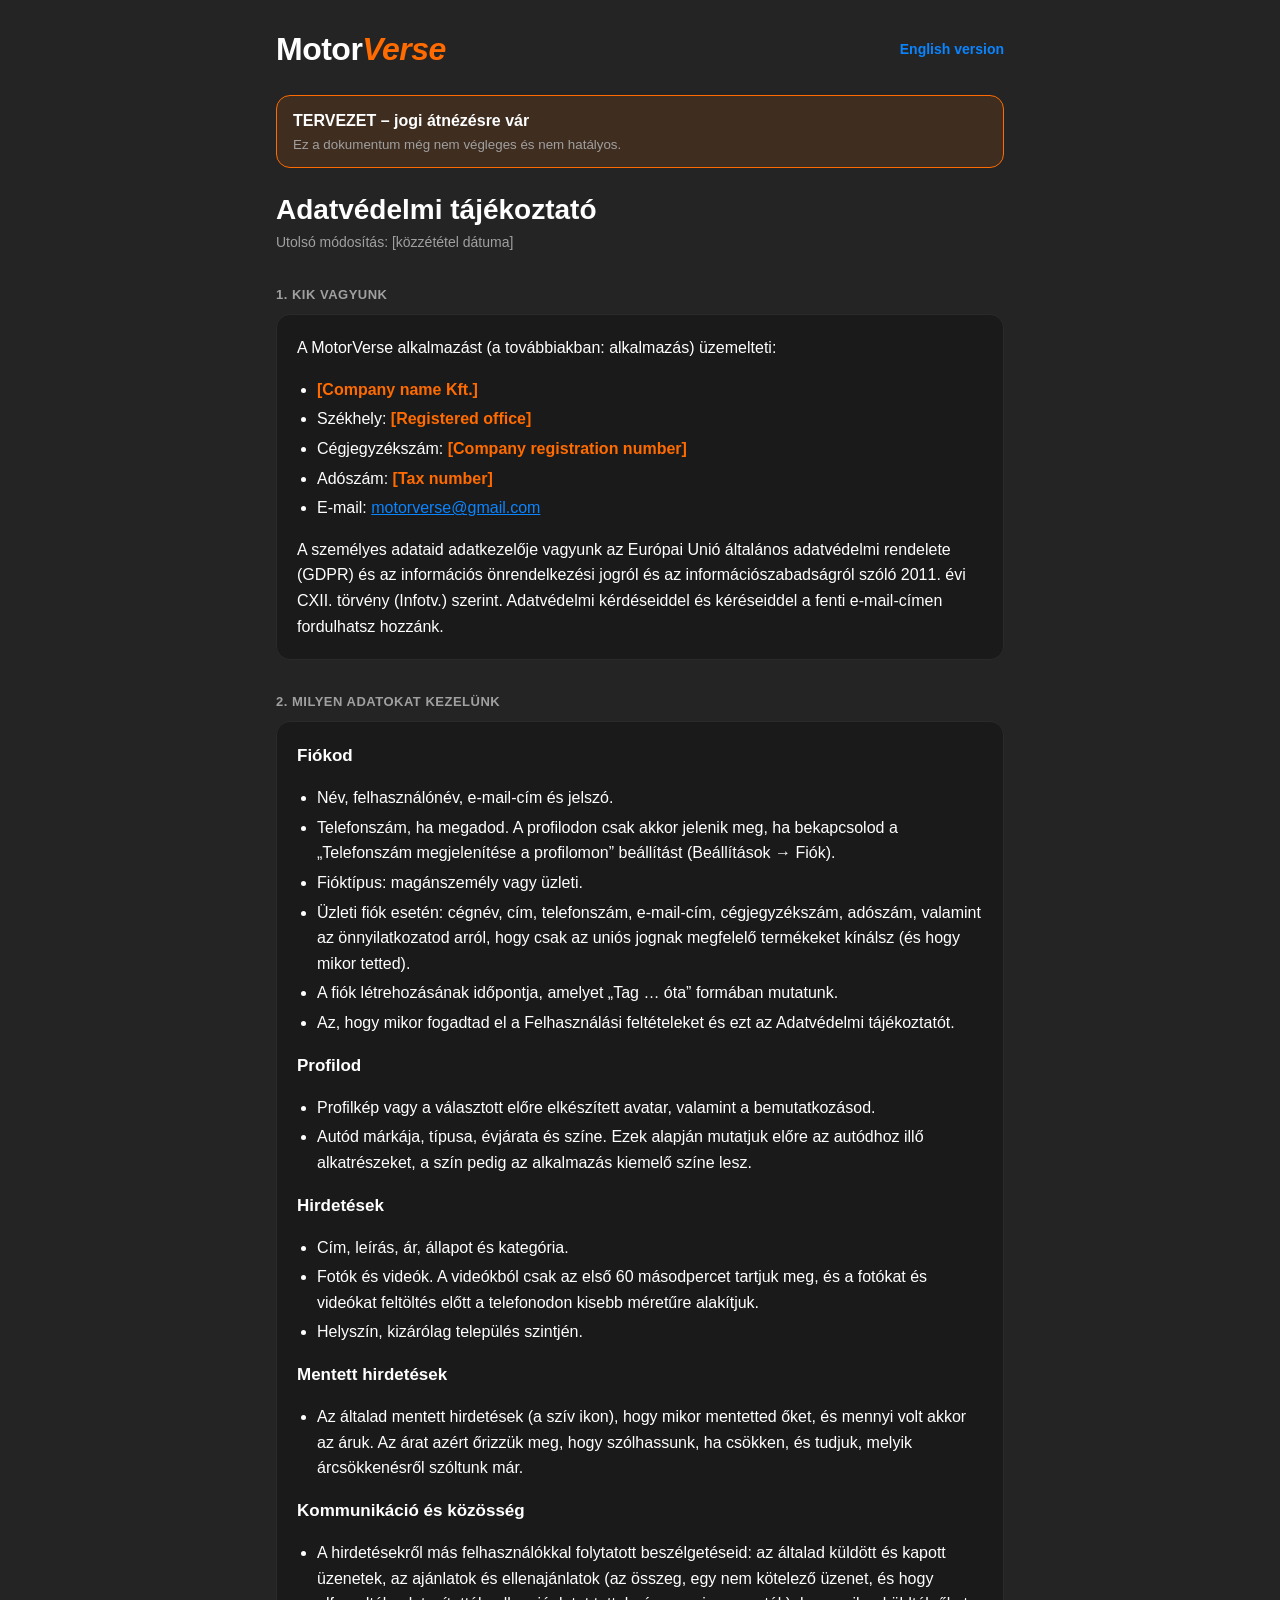
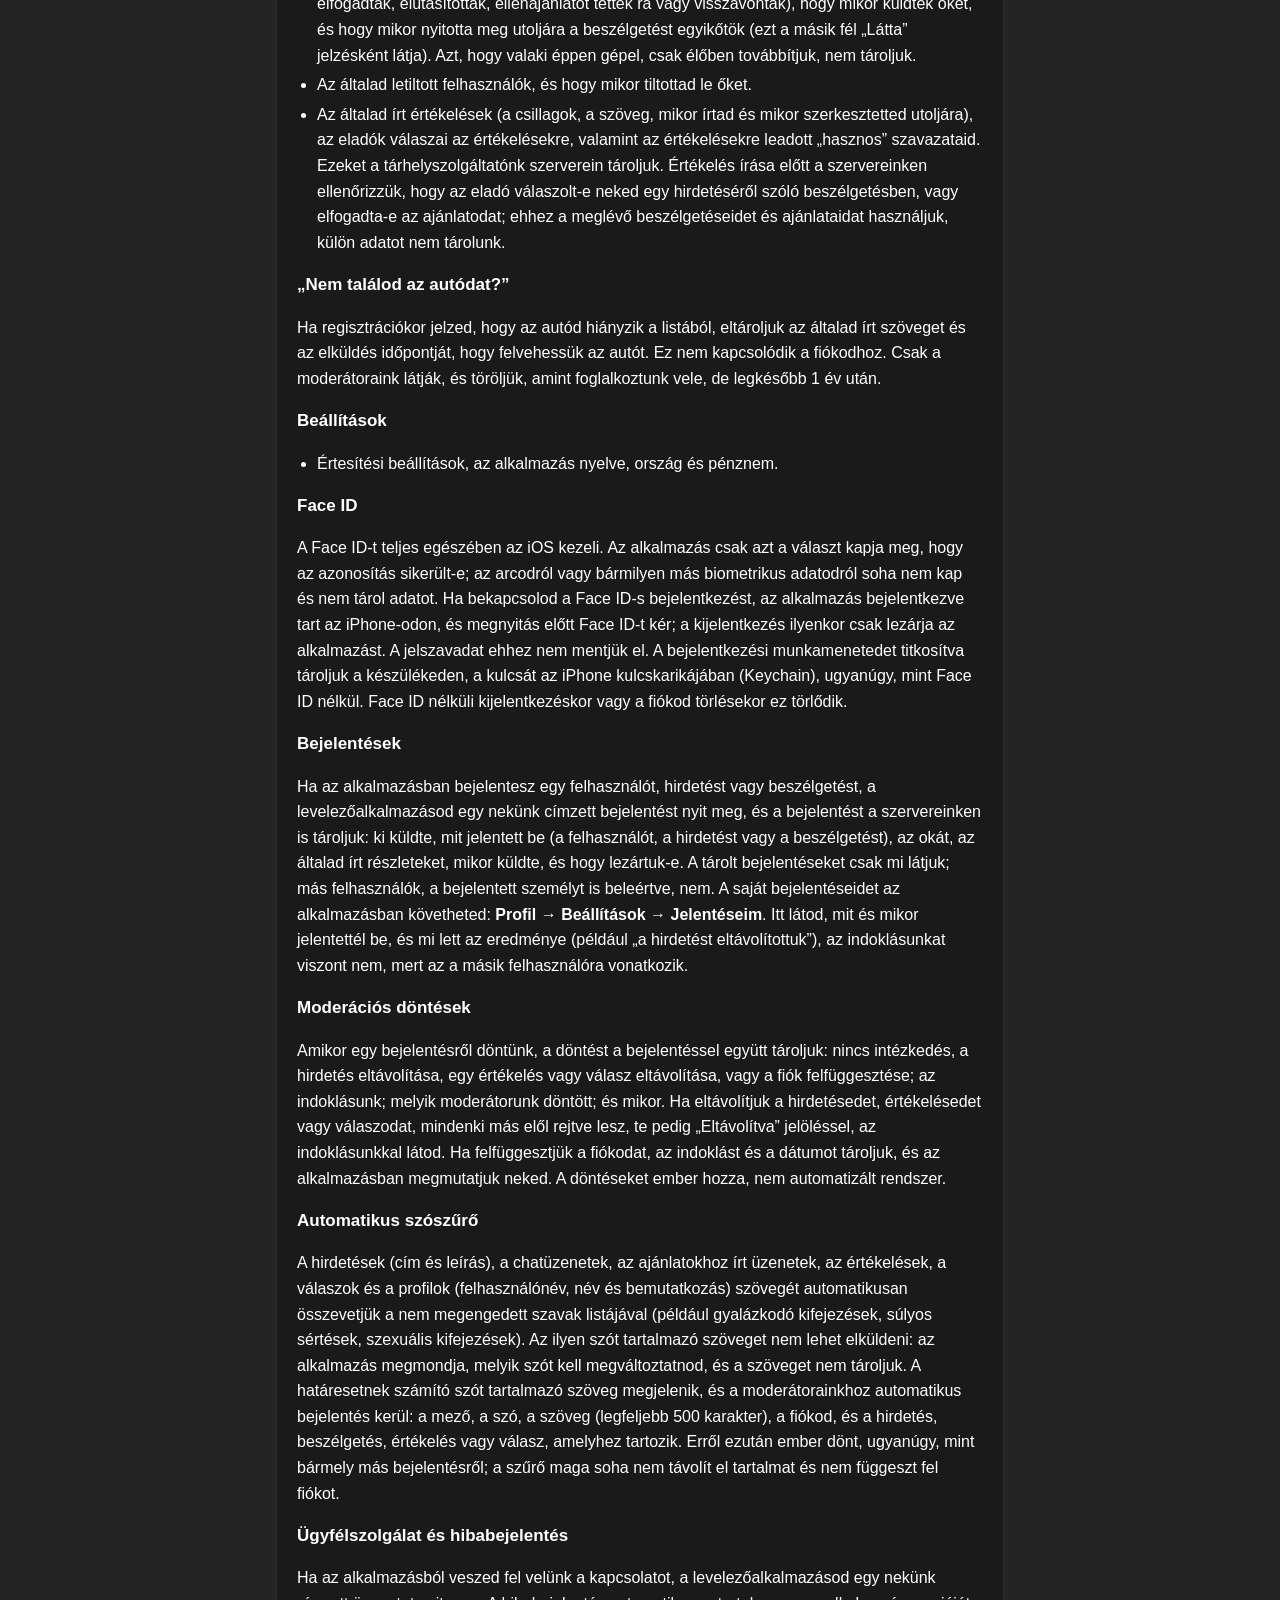
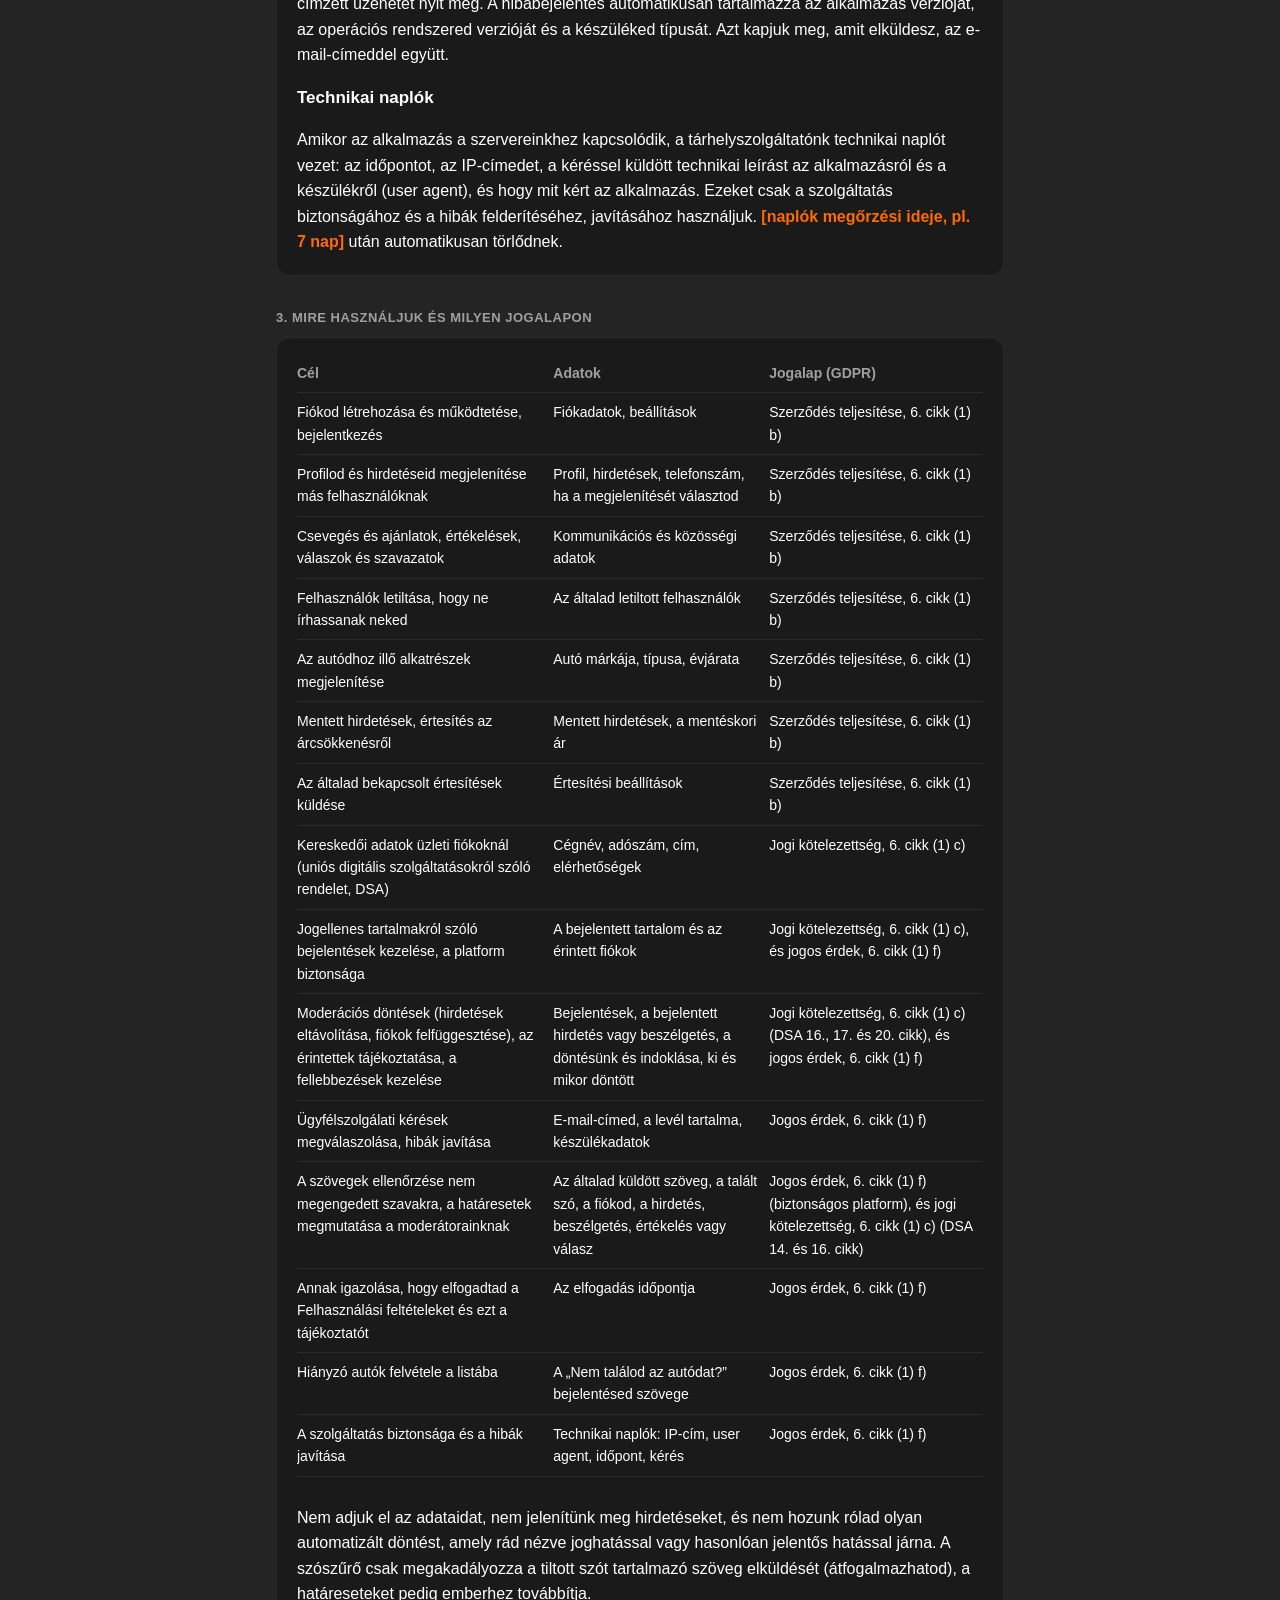
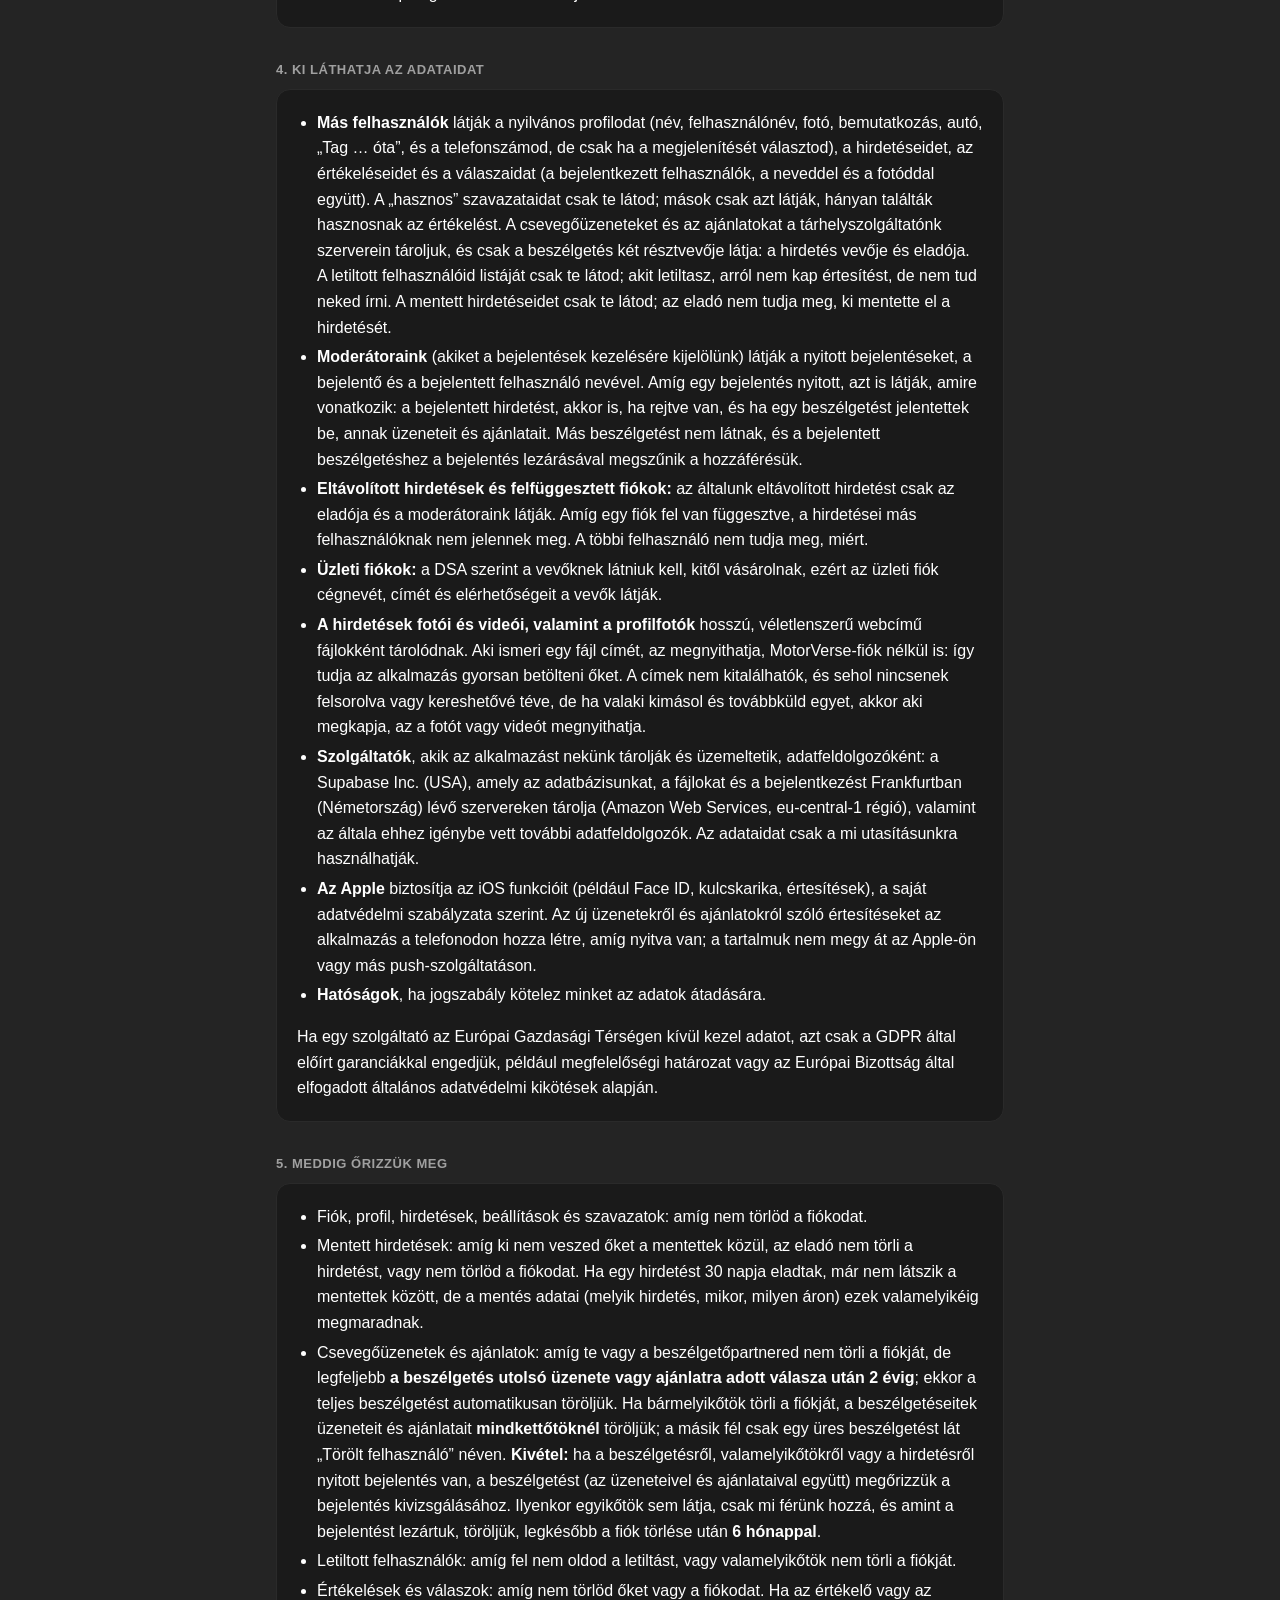
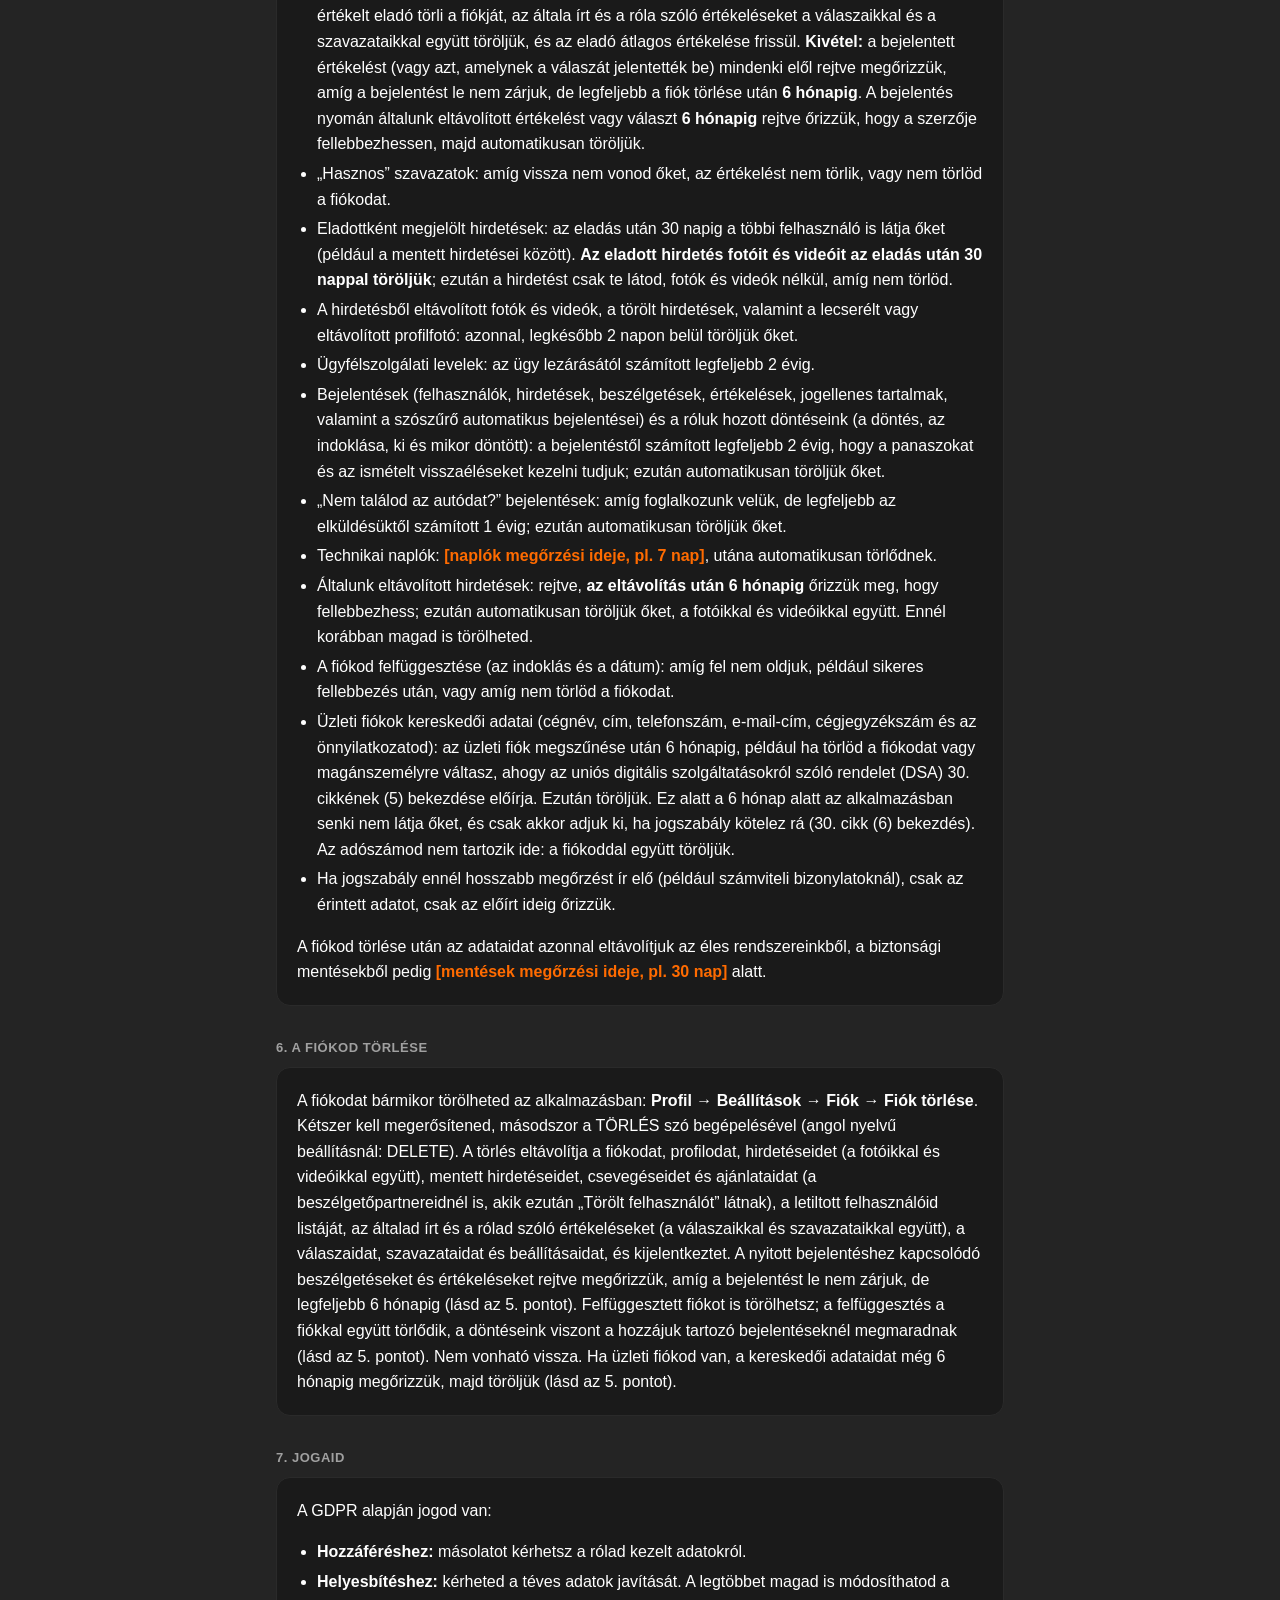
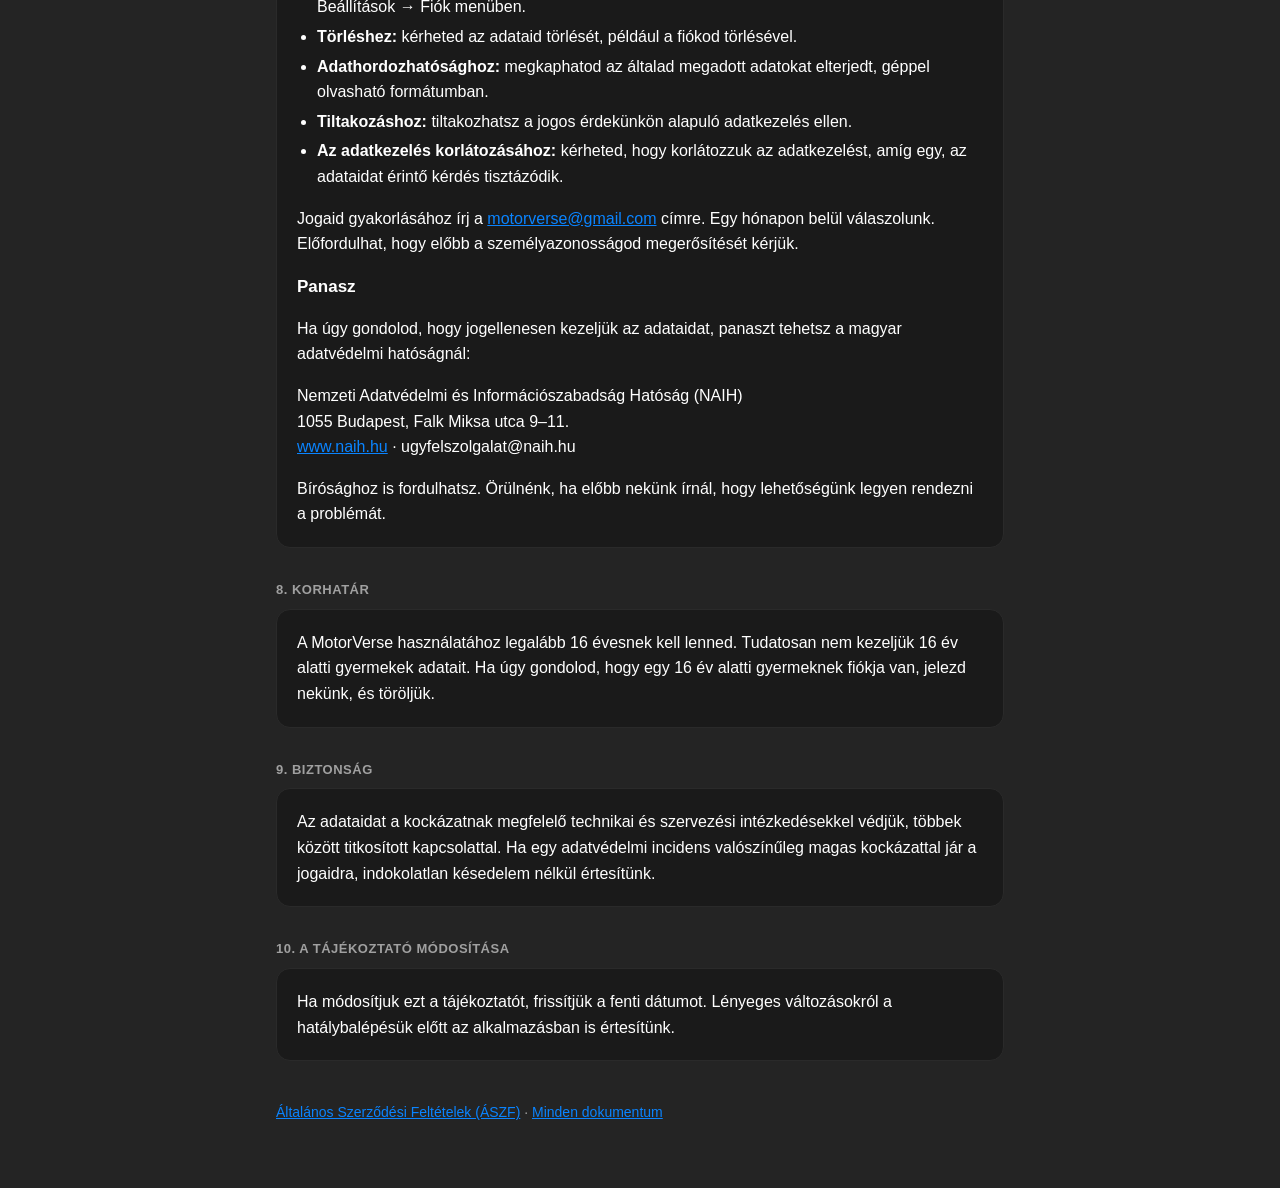
==== commit 6361bcdf: "Align the privacy policy with the app; describe the word filter Privacy policy (HU and EN): - Face I" ====
--- a/privacy-hu.html
+++ b/privacy-hu.html
@@ -39,8 +39,9 @@
       <li>Név, felhasználónév, e-mail-cím és jelszó.</li>
       <li>Telefonszám, ha megadod. A profilodon csak akkor jelenik meg, ha bekapcsolod a „Telefonszám megjelenítése a profilomon” beállítást (Beállítások → Fiók).</li>
       <li>Fióktípus: magánszemély vagy üzleti.</li>
-      <li>Üzleti fiók esetén: cégnév, adószám és cím.</li>
+      <li>Üzleti fiók esetén: cégnév, cím, telefonszám, e-mail-cím, cégjegyzékszám, adószám, valamint az önnyilatkozatod arról, hogy csak az uniós jognak megfelelő termékeket kínálsz (és hogy mikor tetted).</li>
       <li>A fiók létrehozásának időpontja, amelyet „Tag … óta” formában mutatunk.</li>
+      <li>Az, hogy mikor fogadtad el a Felhasználási feltételeket és ezt az Adatvédelmi tájékoztatót.</li>
     </ul>
 
     <h3>Profilod</h3>
@@ -66,10 +67,10 @@
       <li>A hirdetésekről más felhasználókkal folytatott beszélgetéseid: az általad küldött és kapott üzenetek, az ajánlatok és ellenajánlatok (az összeg, egy nem kötelező üzenet, és hogy elfogadták, elutasították, ellenajánlatot tettek rá vagy visszavonták), hogy mikor küldték őket, és hogy mikor nyitotta meg utoljára a beszélgetést egyikőtök (ezt a másik fél „Látta” jelzésként látja). Azt, hogy valaki éppen gépel, csak élőben továbbítjuk, nem tároljuk.</li>
       <li>Az általad letiltott felhasználók, és hogy mikor tiltottad le őket.</li>
       <li>Az általad írt értékelések (a csillagok, a szöveg, mikor írtad és mikor szerkesztetted utoljára), az eladók válaszai az értékelésekre, valamint az értékelésekre leadott „hasznos” szavazataid. Ezeket a tárhelyszolgáltatónk szerverein tároljuk. Értékelés írása előtt a szervereinken ellenőrizzük, hogy az eladó válaszolt-e neked egy hirdetéséről szóló beszélgetésben, vagy elfogadta-e az ajánlatodat; ehhez a meglévő beszélgetéseidet és ajánlataidat használjuk, külön adatot nem tárolunk.</li>
-      <li>A Car of the Month (A hónap autója) nevezéseid (egy fotó az autódról és rövid felirat), és a nevezésekre leadott szavazataid.</li>
-      <li>A fejlesztési ötletekre leadott szavazataid.</li>
-      <li>A bejelentéseid arról, ha az autód hiányzik a listából.</li>
-    </ul>
+    </ul>
+
+    <h3>„Nem találod az autódat?”</h3>
+    <p>Ha regisztrációkor jelzed, hogy az autód hiányzik a listából, eltároljuk az általad írt szöveget és az elküldés időpontját, hogy felvehessük az autót. Ez nem kapcsolódik a fiókodhoz. Csak a moderátoraink látják, és töröljük, amint foglalkoztunk vele, de legkésőbb 1 év után.</p>
 
     <h3>Beállítások</h3>
     <ul>
@@ -77,16 +78,22 @@
     </ul>
 
     <h3>Face ID</h3>
-    <p>A Face ID-t teljes egészében az iOS kezeli. Az alkalmazás csak azt a választ kapja meg, hogy az azonosítás sikerült-e; az arcodról vagy bármilyen más biometrikus adatodról soha nem kap és nem tárol adatot. Ha bekapcsolod a Face ID-s bejelentkezést, az e-mail-címedet és a jelszavadat az iPhone kulcskarikájában (Keychain) mentjük el, kizárólag a készülékeden, hogy sikeres Face ID-azonosítás után az iOS átadhassa őket az alkalmazásnak. A Face ID-s bejelentkezés kikapcsolásakor vagy a fiókod törlésekor ezek törlődnek.</p>
+    <p>A Face ID-t teljes egészében az iOS kezeli. Az alkalmazás csak azt a választ kapja meg, hogy az azonosítás sikerült-e; az arcodról vagy bármilyen más biometrikus adatodról soha nem kap és nem tárol adatot. Ha bekapcsolod a Face ID-s bejelentkezést, az alkalmazás bejelentkezve tart az iPhone-odon, és megnyitás előtt Face ID-t kér; a kijelentkezés ilyenkor csak lezárja az alkalmazást. A jelszavadat ehhez nem mentjük el. A bejelentkezési munkamenetedet titkosítva tároljuk a készülékeden, a kulcsát az iPhone kulcskarikájában (Keychain), ugyanúgy, mint Face ID nélkül. Face ID nélküli kijelentkezéskor vagy a fiókod törlésekor ez törlődik.</p>
 
     <h3>Bejelentések</h3>
     <p>Ha az alkalmazásban bejelentesz egy felhasználót, hirdetést vagy beszélgetést, a levelezőalkalmazásod egy nekünk címzett bejelentést nyit meg, és a bejelentést a szervereinken is tároljuk: ki küldte, mit jelentett be (a felhasználót, a hirdetést vagy a beszélgetést), az okát, az általad írt részleteket, mikor küldte, és hogy lezártuk-e. A tárolt bejelentéseket csak mi látjuk; más felhasználók, a bejelentett személyt is beleértve, nem. A saját bejelentéseidet az alkalmazásban követheted: <strong>Profil → Beállítások → Jelentéseim</strong>. Itt látod, mit és mikor jelentettél be, és mi lett az eredménye (például „a hirdetést eltávolítottuk”), az indoklásunkat viszont nem, mert az a másik felhasználóra vonatkozik.</p>
 
     <h3>Moderációs döntések</h3>
-    <p>Amikor egy bejelentésről döntünk, a döntést a bejelentéssel együtt tároljuk: nincs intézkedés, a hirdetés eltávolítása vagy a fiók felfüggesztése; az indoklásunk; melyik moderátorunk döntött; és mikor. Ha eltávolítjuk a hirdetésedet, mindenki más elől rejtve lesz, te pedig „Eltávolítva” jelöléssel, az indoklásunkkal látod. Ha felfüggesztjük a fiókodat, az indoklást és a dátumot tároljuk, és az alkalmazásban megmutatjuk neked. A döntéseket ember hozza, nem automatizált rendszer.</p>
+    <p>Amikor egy bejelentésről döntünk, a döntést a bejelentéssel együtt tároljuk: nincs intézkedés, a hirdetés eltávolítása, egy értékelés vagy válasz eltávolítása, vagy a fiók felfüggesztése; az indoklásunk; melyik moderátorunk döntött; és mikor. Ha eltávolítjuk a hirdetésedet, értékelésedet vagy válaszodat, mindenki más elől rejtve lesz, te pedig „Eltávolítva” jelöléssel, az indoklásunkkal látod. Ha felfüggesztjük a fiókodat, az indoklást és a dátumot tároljuk, és az alkalmazásban megmutatjuk neked. A döntéseket ember hozza, nem automatizált rendszer.</p>
+
+    <h3>Automatikus szószűrő</h3>
+    <p>A hirdetések (cím és leírás), a chatüzenetek, az ajánlatokhoz írt üzenetek, az értékelések, a válaszok és a profilok (felhasználónév, név és bemutatkozás) szövegét automatikusan összevetjük a nem megengedett szavak listájával (például gyalázkodó kifejezések, súlyos sértések, szexuális kifejezések). Az ilyen szót tartalmazó szöveget nem lehet elküldeni: az alkalmazás megmondja, melyik szót kell megváltoztatnod, és a szöveget nem tároljuk. A határesetnek számító szót tartalmazó szöveg megjelenik, és a moderátorainkhoz automatikus bejelentés kerül: a mező, a szó, a szöveg (legfeljebb 500 karakter), a fiókod, és a hirdetés, beszélgetés, értékelés vagy válasz, amelyhez tartozik. Erről ezután ember dönt, ugyanúgy, mint bármely más bejelentésről; a szűrő maga soha nem távolít el tartalmat és nem függeszt fel fiókot.</p>
 
     <h3>Ügyfélszolgálat és hibabejelentés</h3>
     <p>Ha az alkalmazásból veszed fel velünk a kapcsolatot, a levelezőalkalmazásod egy nekünk címzett üzenetet nyit meg. A hibabejelentés automatikusan tartalmazza az alkalmazás verzióját, az operációs rendszered verzióját és a készüléked típusát. Azt kapjuk meg, amit elküldesz, az e-mail-címeddel együtt.</p>
+  
+    <h3>Technikai naplók</h3>
+    <p>Amikor az alkalmazás a szervereinkhez kapcsolódik, a tárhelyszolgáltatónk technikai naplót vezet: az időpontot, az IP-címedet, a kéréssel küldött technikai leírást az alkalmazásról és a készülékről (user agent), és hogy mit kért az alkalmazás. Ezeket csak a szolgáltatás biztonságához és a hibák felderítéséhez, javításához használjuk. <span class="placeholder">[naplók megőrzési ideje, pl. 7 nap]</span> után automatikusan törlődnek.</p>
   </section>
 
   <h2>3. Mire használjuk és milyen jogalapon</h2>
@@ -106,10 +113,14 @@
           <tr><td>Jogellenes tartalmakról szóló bejelentések kezelése, a platform biztonsága</td><td>A bejelentett tartalom és az érintett fiókok</td><td>Jogi kötelezettség, 6. cikk (1) c), és jogos érdek, 6. cikk (1) f)</td></tr>
           <tr><td>Moderációs döntések (hirdetések eltávolítása, fiókok felfüggesztése), az érintettek tájékoztatása, a fellebbezések kezelése</td><td>Bejelentések, a bejelentett hirdetés vagy beszélgetés, a döntésünk és indoklása, ki és mikor döntött</td><td>Jogi kötelezettség, 6. cikk (1) c) (DSA 16., 17. és 20. cikk), és jogos érdek, 6. cikk (1) f)</td></tr>
           <tr><td>Ügyfélszolgálati kérések megválaszolása, hibák javítása</td><td>E-mail-címed, a levél tartalma, készülékadatok</td><td>Jogos érdek, 6. cikk (1) f)</td></tr>
+          <tr><td>A szövegek ellenőrzése nem megengedett szavakra, a határesetek megmutatása a moderátorainknak</td><td>Az általad küldött szöveg, a talált szó, a fiókod, a hirdetés, beszélgetés, értékelés vagy válasz</td><td>Jogos érdek, 6. cikk (1) f) (biztonságos platform), és jogi kötelezettség, 6. cikk (1) c) (DSA 14. és 16. cikk)</td></tr>
+          <tr><td>Annak igazolása, hogy elfogadtad a Felhasználási feltételeket és ezt a tájékoztatót</td><td>Az elfogadás időpontja</td><td>Jogos érdek, 6. cikk (1) f)</td></tr>
+          <tr><td>Hiányzó autók felvétele a listába</td><td>A „Nem találod az autódat?” bejelentésed szövege</td><td>Jogos érdek, 6. cikk (1) f)</td></tr>
+          <tr><td>A szolgáltatás biztonsága és a hibák javítása</td><td>Technikai naplók: IP-cím, user agent, időpont, kérés</td><td>Jogos érdek, 6. cikk (1) f)</td></tr>
         </tbody>
       </table>
     </div>
-    <p>Nem adjuk el az adataidat, nem jelenítünk meg hirdetéseket, és nem hozunk rólad olyan automatizált döntést, amely rád nézve joghatással vagy hasonlóan jelentős hatással járna.</p>
+    <p>Nem adjuk el az adataidat, nem jelenítünk meg hirdetéseket, és nem hozunk rólad olyan automatizált döntést, amely rád nézve joghatással vagy hasonlóan jelentős hatással járna. A szószűrő csak megakadályozza a tiltott szót tartalmazó szöveg elküldését (átfogalmazhatod), a határeseteket pedig emberhez továbbítja.</p>
   </section>
 
   <h2>4. Ki láthatja az adataidat</h2>
@@ -120,7 +131,7 @@
       <li><strong>Eltávolított hirdetések és felfüggesztett fiókok:</strong> az általunk eltávolított hirdetést csak az eladója és a moderátoraink látják. Amíg egy fiók fel van függesztve, a hirdetései más felhasználóknak nem jelennek meg. A többi felhasználó nem tudja meg, miért.</li>
       <li><strong>Üzleti fiókok:</strong> a DSA szerint a vevőknek látniuk kell, kitől vásárolnak, ezért az üzleti fiók cégnevét, címét és elérhetőségeit a vevők látják.</li>
       <li><strong>A hirdetések fotói és videói, valamint a profilfotók</strong> hosszú, véletlenszerű webcímű fájlokként tárolódnak. Aki ismeri egy fájl címét, az megnyithatja, MotorVerse-fiók nélkül is: így tudja az alkalmazás gyorsan betölteni őket. A címek nem kitalálhatók, és sehol nincsenek felsorolva vagy kereshetővé téve, de ha valaki kimásol és továbbküld egyet, akkor aki megkapja, az a fotót vagy videót megnyithatja.</li>
-      <li><strong>Szolgáltatók</strong>, akik az alkalmazást nekünk tárolják és üzemeltetik, adatfeldolgozóként: <span class="placeholder">[Backend/hosting provider]</span>. Az adataidat csak a mi utasításunkra használhatják.</li>
+      <li><strong>Szolgáltatók</strong>, akik az alkalmazást nekünk tárolják és üzemeltetik, adatfeldolgozóként: a Supabase Inc. (USA), amely az adatbázisunkat, a fájlokat és a bejelentkezést Frankfurtban (Németország) lévő szervereken tárolja (Amazon Web Services, eu-central-1 régió), valamint az általa ehhez igénybe vett további adatfeldolgozók. Az adataidat csak a mi utasításunkra használhatják.</li>
       <li><strong>Az Apple</strong> biztosítja az iOS funkcióit (például Face ID, kulcskarika, értesítések), a saját adatvédelmi szabályzata szerint. Az új üzenetekről és ajánlatokról szóló értesítéseket az alkalmazás a telefonodon hozza létre, amíg nyitva van; a tartalmuk nem megy át az Apple-ön vagy más push-szolgáltatáson.</li>
       <li><strong>Hatóságok</strong>, ha jogszabály kötelez minket az adatok átadására.</li>
     </ul>
@@ -139,7 +150,9 @@
       <li>Eladottként megjelölt hirdetések: az eladás után 30 napig a többi felhasználó is látja őket (például a mentett hirdetései között). <strong>Az eladott hirdetés fotóit és videóit az eladás után 30 nappal töröljük</strong>; ezután a hirdetést csak te látod, fotók és videók nélkül, amíg nem törlöd.</li>
       <li>A hirdetésből eltávolított fotók és videók, a törölt hirdetések, valamint a lecserélt vagy eltávolított profilfotó: azonnal, legkésőbb 2 napon belül töröljük őket.</li>
       <li>Ügyfélszolgálati levelek: az ügy lezárásától számított legfeljebb 2 évig.</li>
-      <li>Bejelentések (felhasználók, hirdetések, beszélgetések, jogellenes tartalmak) és a róluk hozott döntéseink (a döntés, az indoklása, ki és mikor döntött): a bejelentéstől számított legfeljebb 2 évig, hogy a panaszokat és az ismételt visszaéléseket kezelni tudjuk; ezután automatikusan töröljük őket.</li>
+      <li>Bejelentések (felhasználók, hirdetések, beszélgetések, értékelések, jogellenes tartalmak, valamint a szószűrő automatikus bejelentései) és a róluk hozott döntéseink (a döntés, az indoklása, ki és mikor döntött): a bejelentéstől számított legfeljebb 2 évig, hogy a panaszokat és az ismételt visszaéléseket kezelni tudjuk; ezután automatikusan töröljük őket.</li>
+      <li>„Nem találod az autódat?” bejelentések: amíg foglalkozunk velük, de legfeljebb az elküldésüktől számított 1 évig; ezután automatikusan töröljük őket.</li>
+      <li>Technikai naplók: <span class="placeholder">[naplók megőrzési ideje, pl. 7 nap]</span>, utána automatikusan törlődnek.</li>
       <li>Általunk eltávolított hirdetések: rejtve, <strong>az eltávolítás után 6 hónapig</strong> őrizzük meg, hogy fellebbezhess; ezután automatikusan töröljük őket, a fotóikkal és videóikkal együtt. Ennél korábban magad is törölheted.</li>
       <li>A fiókod felfüggesztése (az indoklás és a dátum): amíg fel nem oldjuk, például sikeres fellebbezés után, vagy amíg nem törlöd a fiókodat.</li>
       <li>Üzleti fiókok kereskedői adatai (cégnév, cím, telefonszám, e-mail-cím, cégjegyzékszám és az önnyilatkozatod): az üzleti fiók megszűnése után 6 hónapig, például ha törlöd a fiókodat vagy magánszemélyre váltasz, ahogy az uniós digitális szolgáltatásokról szóló rendelet (DSA) 30. cikkének (5) bekezdése előírja. Ezután töröljük. Ez alatt a 6 hónap alatt az alkalmazásban senki nem látja őket, és csak akkor adjuk ki, ha jogszabály kötelez rá (30. cikk (6) bekezdés). Az adószámod nem tartozik ide: a fiókoddal együtt töröljük.</li>
